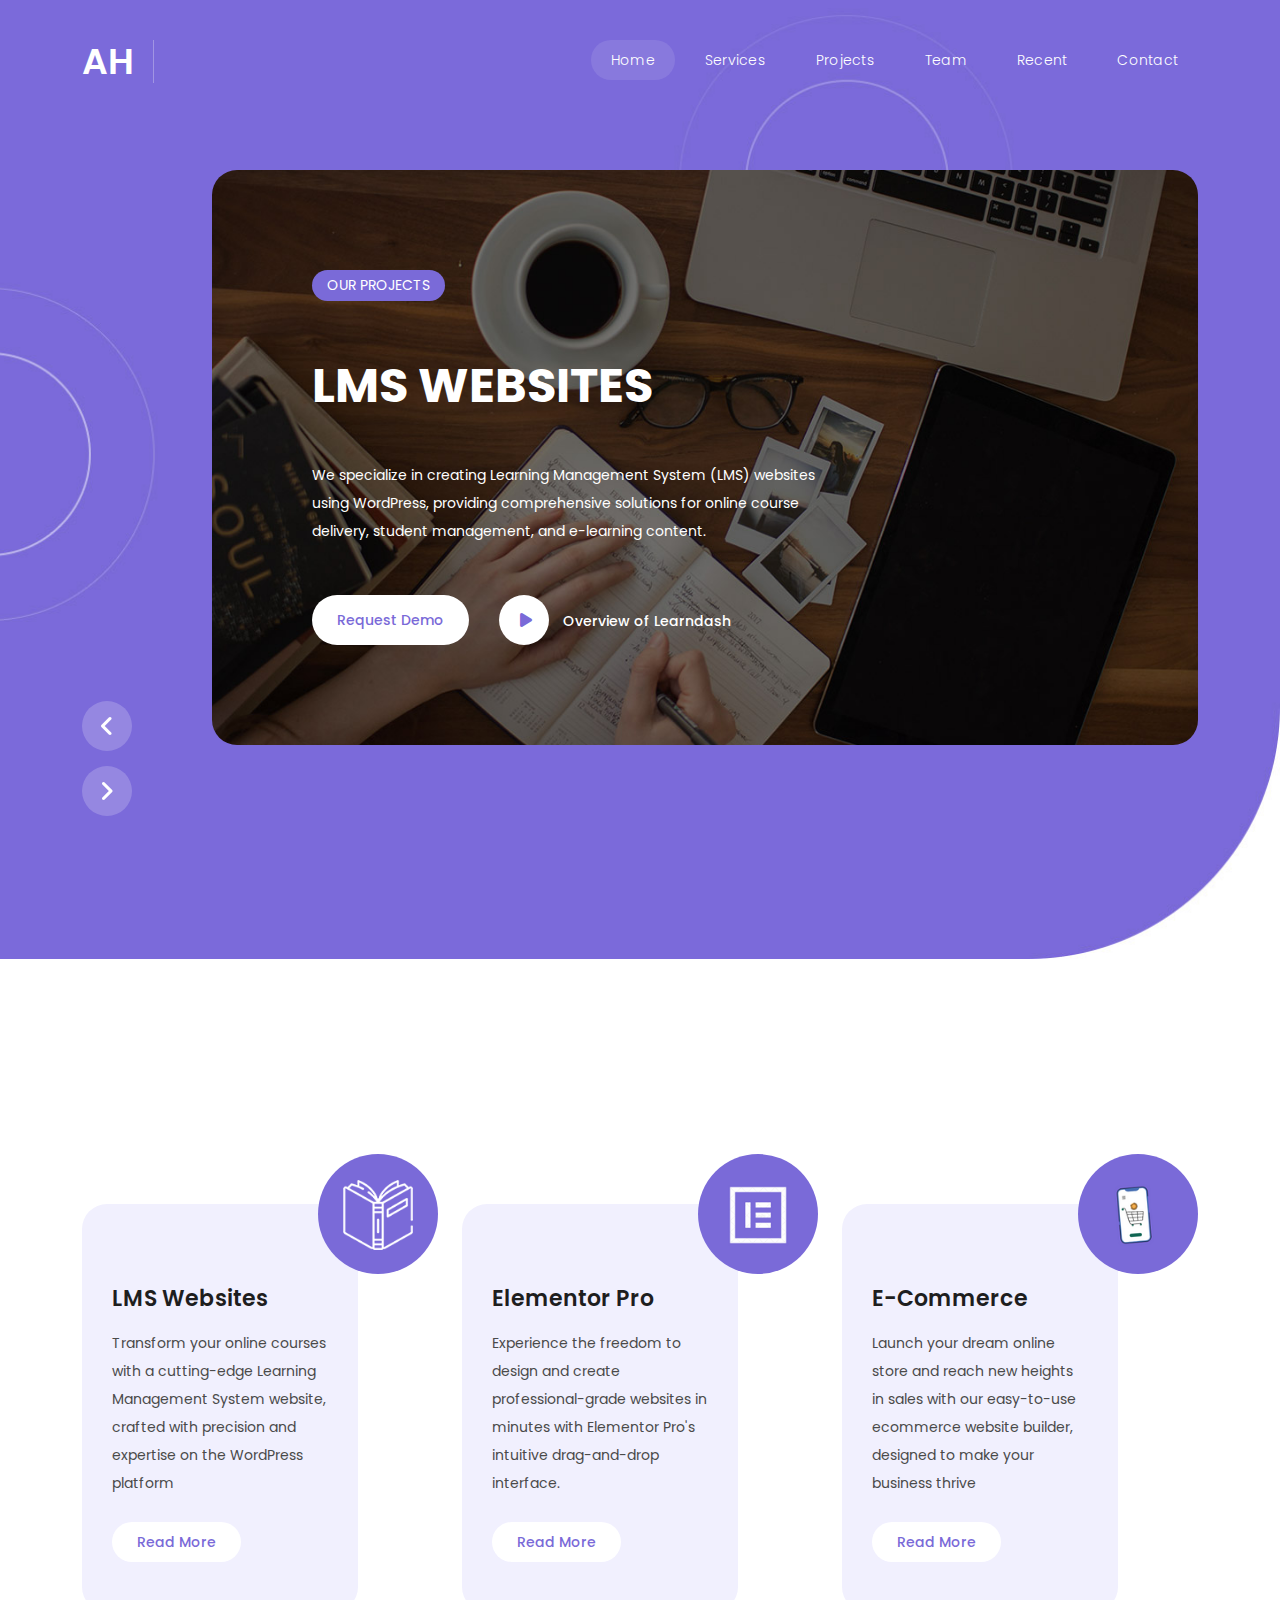
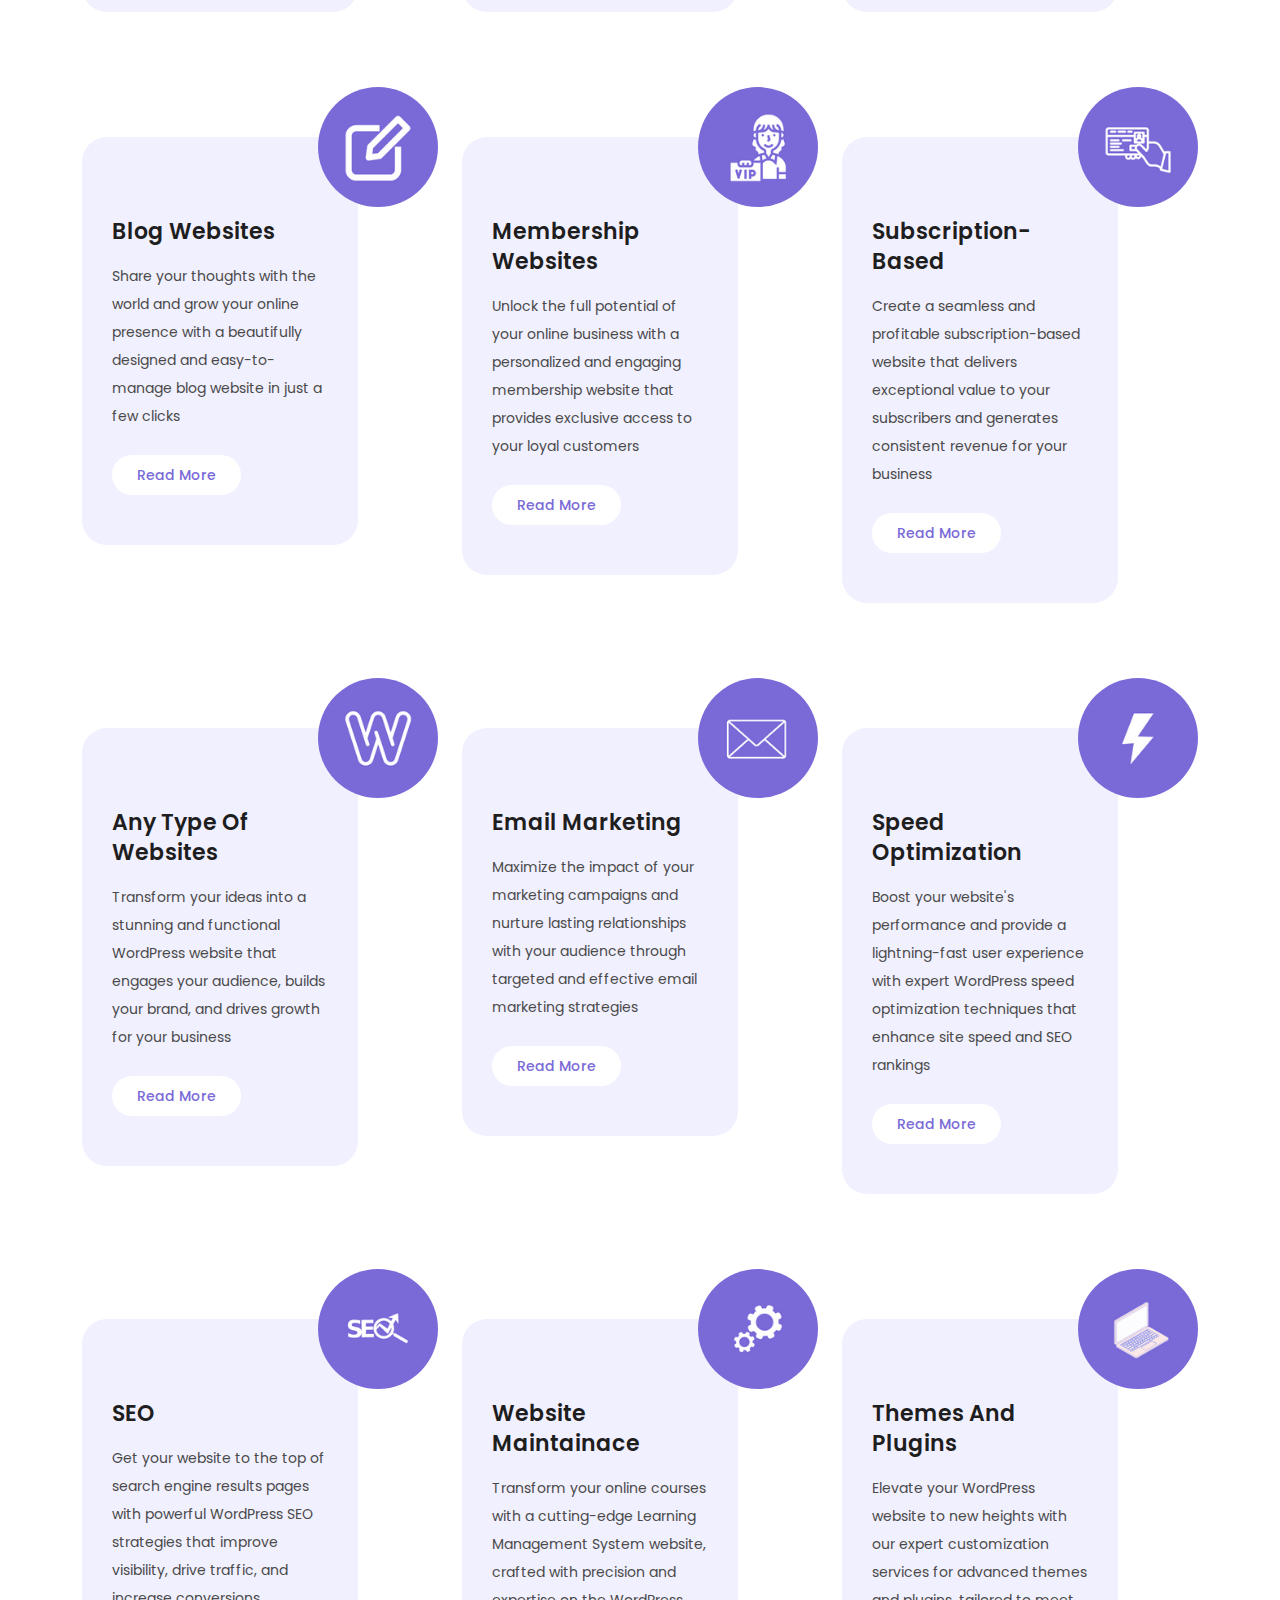
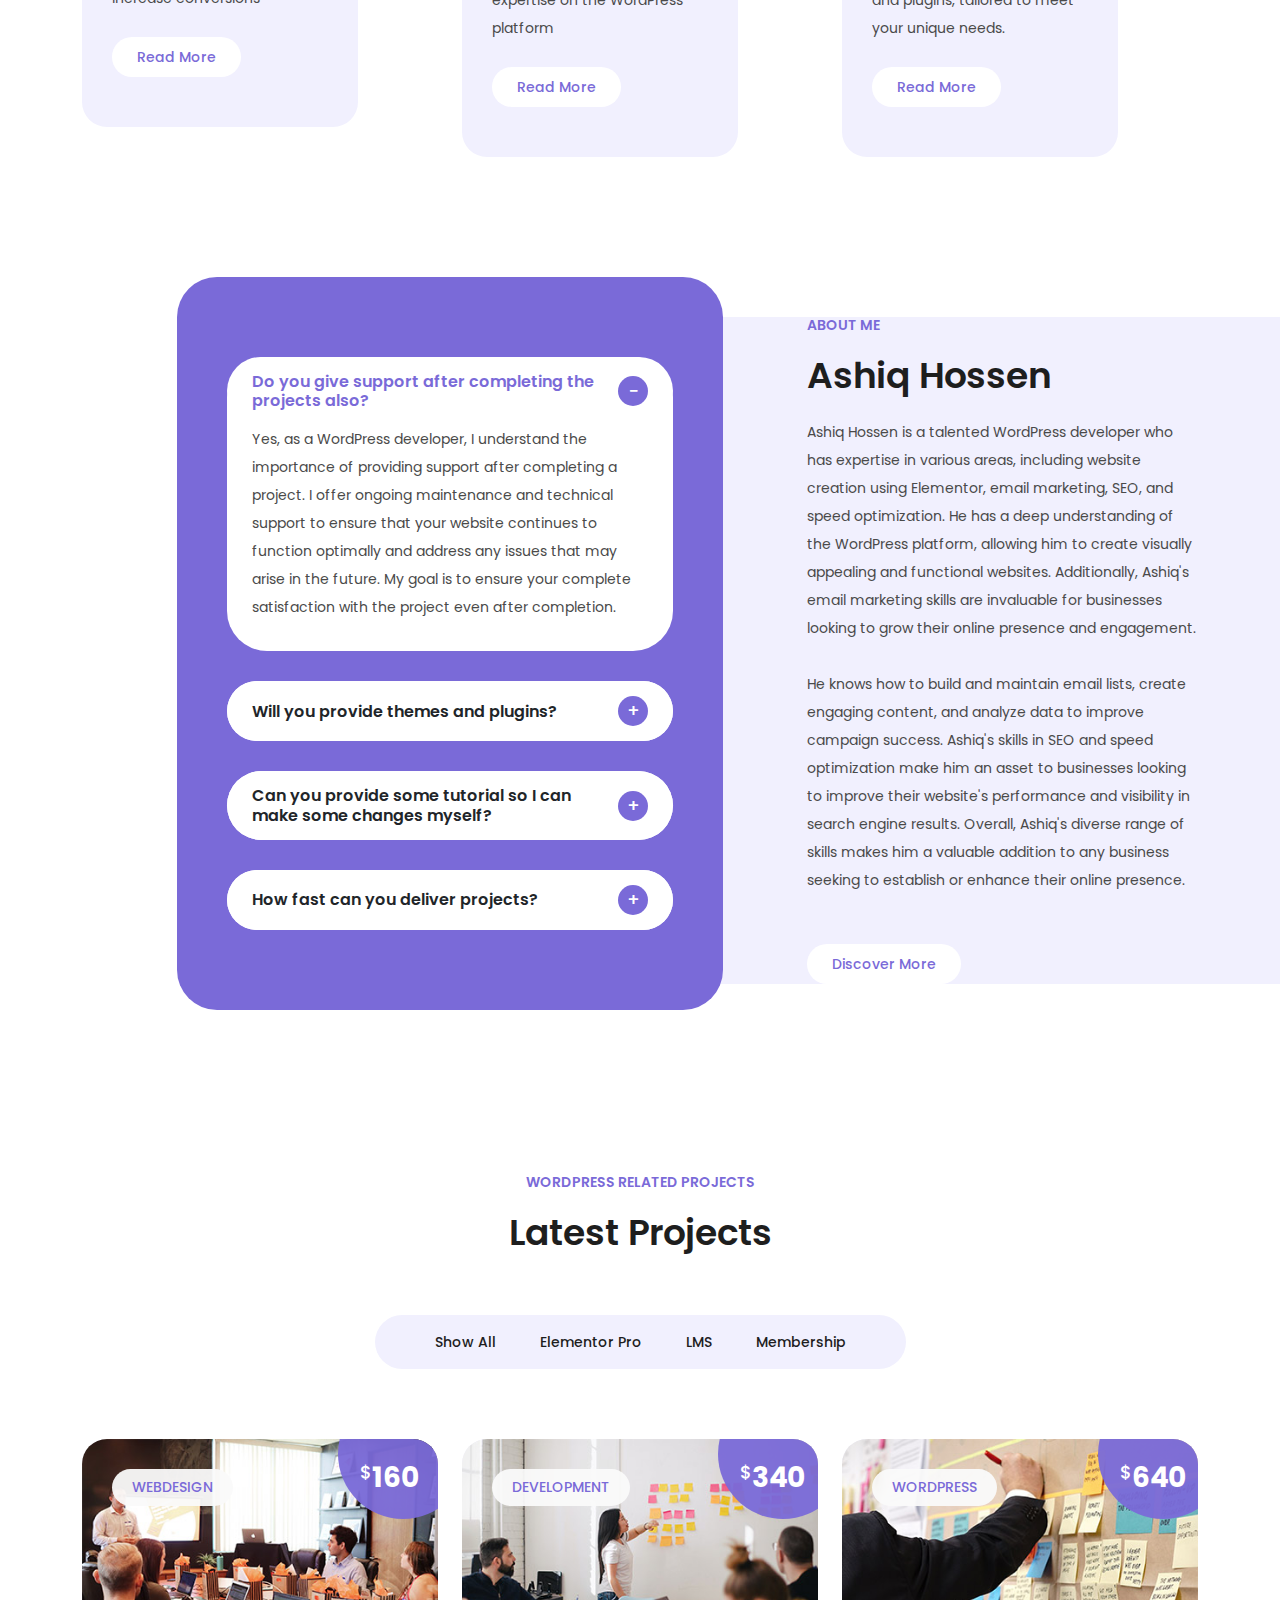
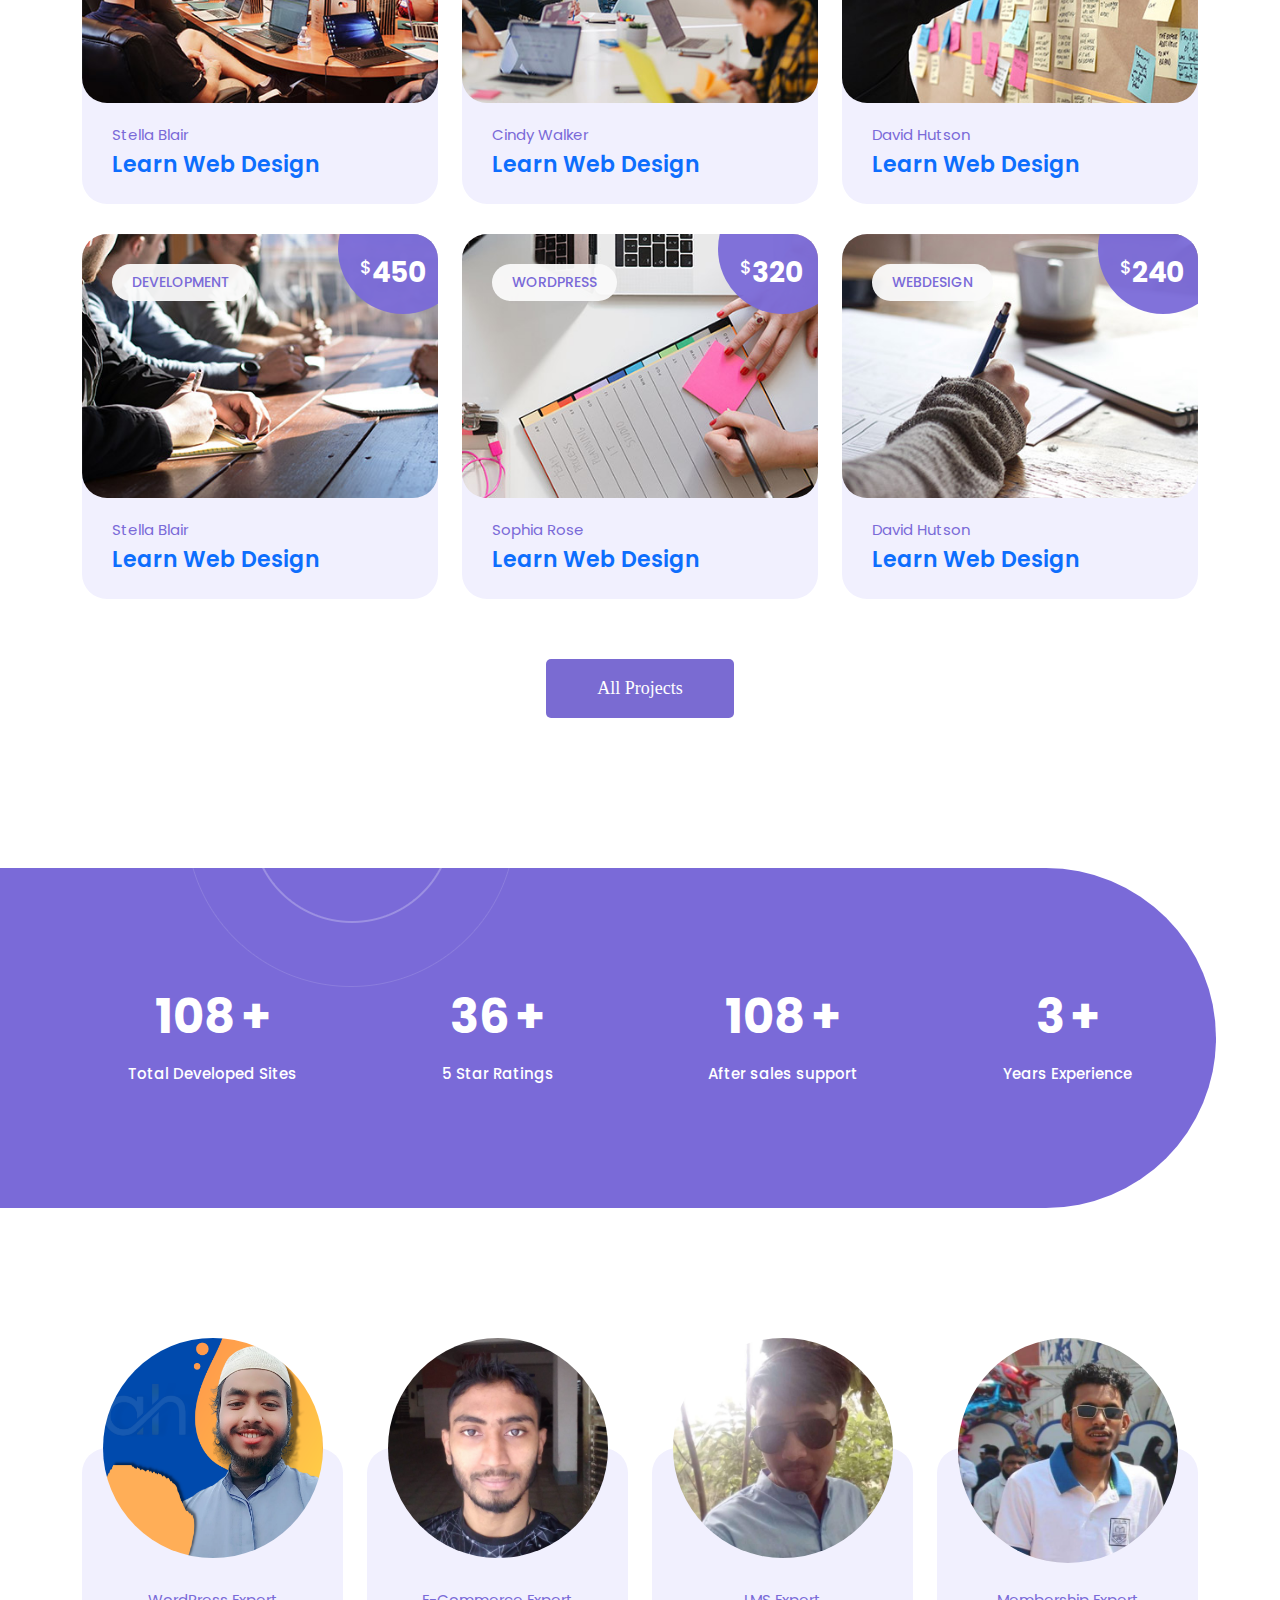
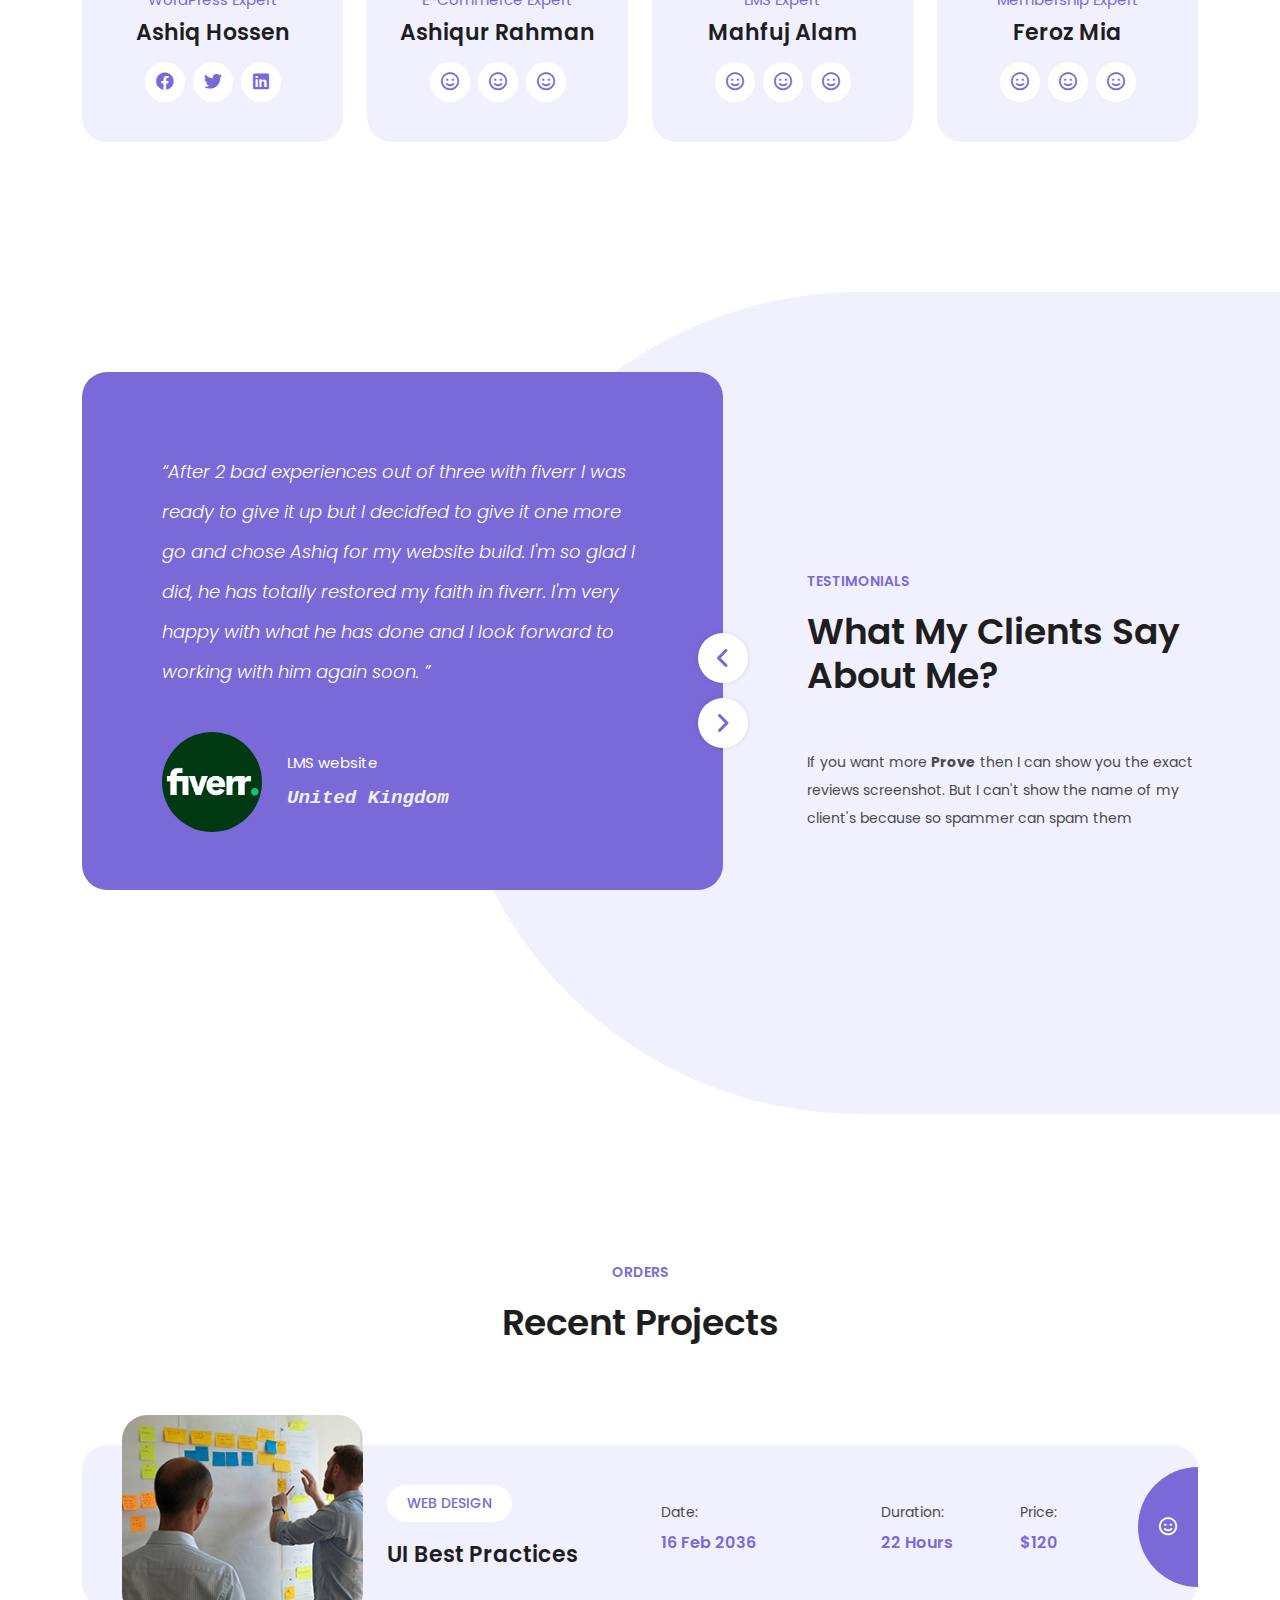
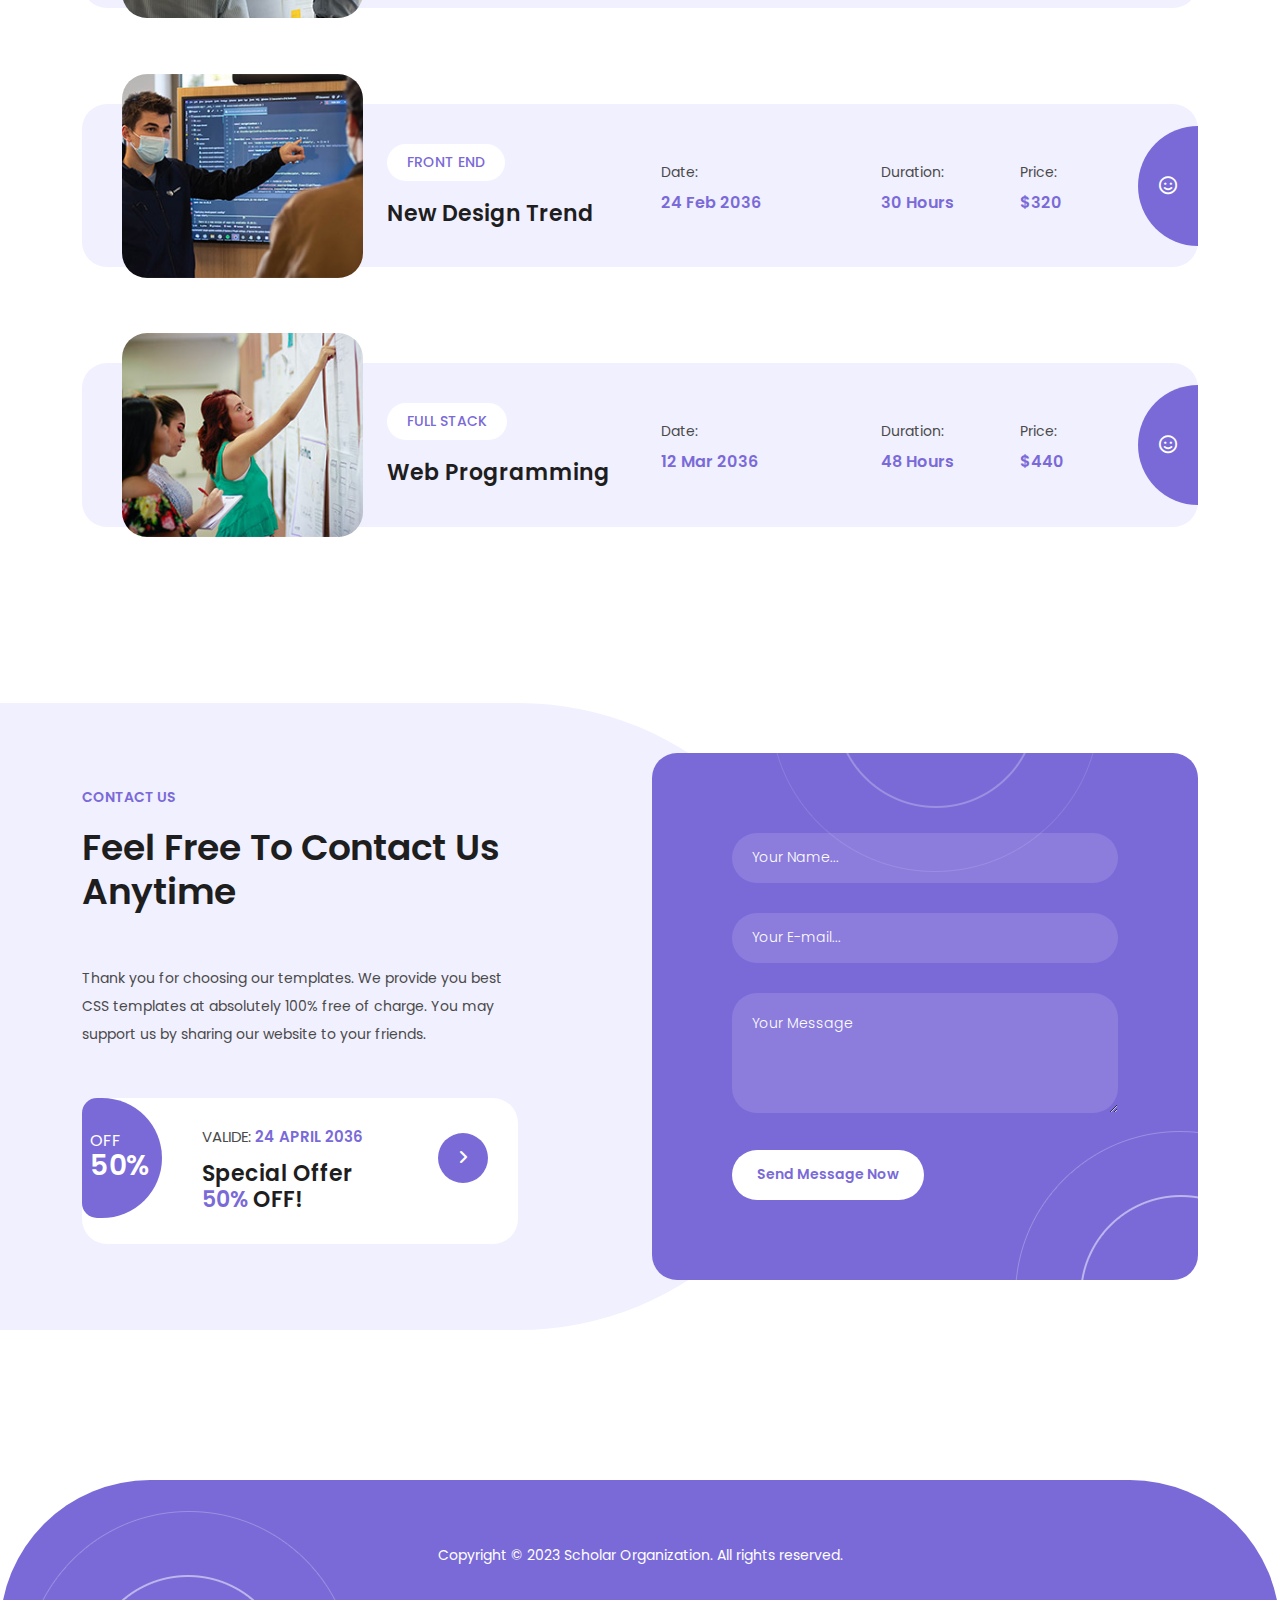
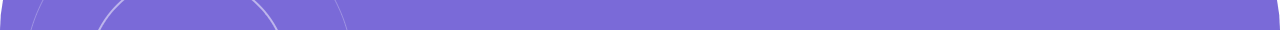
==== index.html @ bc283bbc "s" ====
<!DOCTYPE html>
<html lang="en">

  <head>

    <meta charset="utf-8">
    <meta name="viewport" content="width=device-width, initial-scale=1, shrink-to-fit=no">
    <link href="https://fonts.googleapis.com/css2?family=Poppins:wght@100;200;300;400;500;600;700;800;900&display=swap" rel="stylesheet">

    <title>Ashiq Hossen - Let's show creativity</title>

    <!-- Bootstrap core CSS -->
    <link href="vendor/bootstrap/css/bootstrap.min.css" rel="stylesheet">


    <!-- Additional CSS Files -->
    <link rel="stylesheet" href="assets/css/fontawesome.css">
    <link rel="stylesheet" href="assets/css/templatemo-scholar.css">
    <link rel="stylesheet" href="assets/css/owl.css">
    <link rel="stylesheet" href="assets/css/animate.css">
    <link rel="stylesheet"href="https://unpkg.com/swiper@7/swiper-bundle.min.css"/>



  </head>

<body>

  <!-- ***** Preloader Start ***** -->
  <div id="js-preloader" class="js-preloader">
    <div class="preloader-inner">
      <span class="dot"></span>
      <div class="dots">
        <span></span>
        <span></span>
        <span></span>
      </div>
    </div>
  </div>
  <!-- ***** Preloader End ***** -->

  <!-- ***** Header Area Start ***** -->
  <header class="header-area header-sticky">
    <div class="container">
        <div class="row">
            <div class="col-12">
                <nav class="main-nav">
                    <!-- ***** Logo Start ***** -->
                    <a href="index.html" class="logo">
                        <h1>AH</h1>
                    </a>
                    <!-- ***** Logo End ***** -->
                    <!-- ***** Serach Start ***** -->
                    <div class="search-input">
                      <form id="search" action="#">
                        <input type="text" placeholder="Type Something" id='searchText' name="searchKeyword" onkeypress="handle" />
                        <i class="fa fa-search"></i>
                      </form>
                    </div>
                    <!-- ***** Serach Start ***** -->
                    <!-- ***** Menu Start ***** -->
                    <ul class="nav">
                      <li class="scroll-to-section"><a href="#top" class="active">Home</a></li>
                      <li class="scroll-to-section"><a href="index.html#services">Services</a></li>
                      <li class="scroll-to-section"><a href="index.html#projects">Projects</a></li>
                      <li class="scroll-to-section"><a href="index.html#team">Team</a></li>
                      <li class="scroll-to-section"><a href="index.html#recent-orders">Recent</a></li>
                      <li class="scroll-to-section"><a href="index.html#contact">Contact</a></li>
                  </ul>   
                    <a class='menu-trigger'>
                        <span>Menu</span>
                    </a>
                    <!-- ***** Menu End ***** -->
                </nav>
            </div>
        </div>
    </div>
  </header>
  <!-- ***** Header Area End ***** -->

  <div class="main-banner" id="top">
    <div class="container">
      <div class="row">
        <div class="col-lg-12">
          <div class="owl-carousel owl-banner">
            <div class="item item-1">
              <div class="header-text">
                <span class="category">Our Projects</span>
                <h2>LMS WEBSITES</h2>
                <p>We specialize in creating Learning Management System (LMS) websites using WordPress, providing comprehensive solutions for online course delivery, student management, and e-learning content.</p>
                <div class="buttons">
                  <div class="main-button">
                    <a href="https://victim2victor.net/" target="_blank">Request Demo</a>
                  </div>
                  <div class="icon-button">
                    <a href="https://www.youtube.com/watch?v=YwjvA2vaoWA" target="_blank"><i class="fa fa-play"></i> Overview of Learndash</a>
                  </div>
                </div>
              </div>
            </div>
            <div class="item item-2">
              <div class="header-text">
                <span class="category">Membership Website</span>
                <h2>Membership Website!</h2>
                <p>We are experienced in designing and developing membership and subscription-based websites on WordPress, providing tailored solutions to manage user access, payments, and content delivery.</b></p>
                <div class="buttons">
                  <div class="main-button">
                    <a href="https://beatcentral.de/" target="_blank">Request Demo</a>
                  </div>
                  <div class="icon-button">
                    <a href="https://theashiq.blogspot.com/2023/03/whats-difference-between-membership.html" target="_blank"><i class="fa fa-play"></i> What's Membership?</a>
                  </div>
                </div>
              </div>
            </div>
            <div class="item item-3">
              <div class="header-text">
                <span class="category">WordPress Expert</span>
                <h2>Let's Do anything with WordPress</h2>
                <p>We have extensive knowledge and skills in creating high-quality and customized WordPress websites, including design, development, and optimization for various purposes and industries.</p>
                <div class="buttons">
                  <div class="main-button">
                    <a href="#">Request Demo</a>
                  </div>
                  <div class="icon-button">
                    <a href="#"><i class="fa fa-play"></i> What's Online Course?</a>
                  </div>
                </div>
              </div>
            </div>
          </div>
        </div>
      </div>
    </div>
  </div>

  <div class="services section" id="services">
    <div class="container">
      <div class="row">
        <div class="col-lg-4 col-md-6">
          <div class="service-item">
            <div class="icon">
              <img src="assets/images/service-01.png" alt="online degrees">
            </div>
            <div class="main-content">
              <h4>LMS websites</h4>
              <p>Transform your online courses with a cutting-edge Learning Management System website, crafted with precision and expertise on the WordPress platform</p>
              <div class="main-button">
                <a href="#">Read More</a>
              </div>
            </div>
          </div>
        </div>
        <div class="col-lg-4 col-md-6">
          <div class="service-item">
            <div class="icon">
              <img src="assets/images/10.png" alt="online degrees">
            </div>
            <div class="main-content">
              <h4>Elementor Pro</h4>
              <p>Experience the freedom to design and create professional-grade websites in minutes with Elementor Pro's intuitive drag-and-drop interface.</p>
              <div class="main-button">
                <a href="#">Read More</a>
              </div>
            </div>
          </div>
        </div>
        <div class="col-lg-4 col-md-6">
          <div class="service-item">
            <div class="icon">
              <img src="assets/images/11.png" alt="online degrees">
            </div>
            <div class="main-content">
              <h4>e-Commerce</h4>
              <p>Launch your dream online store and reach new heights in sales with our easy-to-use ecommerce website builder, designed to make your business thrive</p>
              <div class="main-button">
                <a href="#">Read More</a>
              </div>
            </div>
          </div>
        </div>
        <div class="col-lg-4 col-md-6">
          <div class="service-item">
            <div class="icon">
              <img src="assets/images/1.png" alt="online degrees">
            </div>
            <div class="main-content">
              <h4>Blog websites</h4>
              <p>Share your thoughts with the world and grow your online presence with a beautifully designed and easy-to-manage blog website in just a few clicks</p>
              <div class="main-button">
                <a href="#">Read More</a>
              </div>
            </div>
          </div>
        </div>
        <div class="col-lg-4 col-md-6">
          <div class="service-item">
            <div class="icon">
              <img src="assets/images/2.png" alt="online degrees">
            </div>
            <div class="main-content">
              <h4>Membership websites</h4>
              <p>Unlock the full potential of your online business with a personalized and engaging membership website that provides exclusive access to your loyal customers</p>
              <div class="main-button">
                <a href="#">Read More</a>
              </div>
            </div>
          </div>
        </div>
        <div class="col-lg-4 col-md-6">
          <div class="service-item">
            <div class="icon">
              <img src="assets/images/3.png" alt="online degrees">
            </div>
            <div class="main-content">
              <h4>subscription-based</h4>
              <p>Create a seamless and profitable subscription-based website that delivers exceptional value to your subscribers and generates consistent revenue for your business</p>
              <div class="main-button">
                <a href="#">Read More</a>
              </div>
            </div>
          </div>
        </div>
        <div class="col-lg-4 col-md-6">
          <div class="service-item">
            <div class="icon">
              <img src="assets/images/4.png" alt="online degrees">
            </div>
            <div class="main-content">
              <h4>Any type of websites</h4>
              <p>Transform your ideas into a stunning and functional WordPress website that engages your audience, builds your brand, and drives growth for your business</p>
              <div class="main-button">
                <a href="#">Read More</a>
              </div>
            </div>
          </div>
        </div>
        <div class="col-lg-4 col-md-6">
          <div class="service-item">
            <div class="icon">
              <img src="assets/images/5.png" alt="online degrees">
            </div>
            <div class="main-content">
              <h4>Email Marketing</h4>
              <p>Maximize the impact of your marketing campaigns and nurture lasting relationships with your audience through targeted and effective email marketing strategies</p>
              <div class="main-button">
                <a href="#">Read More</a>
              </div>
            </div>
          </div>
        </div>
        <div class="col-lg-4 col-md-6">
          <div class="service-item">
            <div class="icon">
              <img src="assets/images/6.png" alt="online degrees">
            </div>
            <div class="main-content">
              <h4>Speed optimization</h4>
              <p>Boost your website's performance and provide a lightning-fast user experience with expert WordPress speed optimization techniques that enhance site speed and SEO rankings</p>
              <div class="main-button">
                <a href="#">Read More</a>
              </div>
            </div>
          </div>
        </div>
        <div class="col-lg-4 col-md-6">
          <div class="service-item">
            <div class="icon">
              <img src="assets/images/7.png" alt="online degrees">
            </div>
            <div class="main-content">
              <h4>SEO</h4>
              <p>Get your website to the top of search engine results pages with powerful WordPress SEO strategies that improve visibility, drive traffic, and increase conversions</p>
              <div class="main-button">
                <a href="#">Read More</a>
              </div>
            </div>
          </div>
        </div>
        <div class="col-lg-4 col-md-6">
          <div class="service-item">
            <div class="icon">
              <img src="assets/images/8.png" alt="online degrees">
            </div>
            <div class="main-content">
              <h4>Website Maintainace</h4>
              <p>Transform your online courses with a cutting-edge Learning Management System website, crafted with precision and expertise on the WordPress platform</p>
              <div class="main-button">
                <a href="#">Read More</a>
              </div>
            </div>
          </div>
        </div>

        <div class="col-lg-4 col-md-6">
          <div class="service-item">
            <div class="icon">
              <img src="assets/images/9.png" alt="online degrees">
            </div>
            <div class="main-content">
              <h4>Themes and Plugins</h4>
              <p>Elevate your WordPress website to new heights with our expert customization services for advanced themes and plugins, tailored to meet your unique needs.</p>
              <div class="main-button">
                <a href="#">Read More</a>
              </div>
            </div>
          </div>
        </div>
               

      </div>
    </div>
  </div>

  <div class="section about-us">
    <div class="container">
      <div class="row">
        <div class="col-lg-6 offset-lg-1">
          <div class="accordion" id="accordionExample">
            <div class="accordion-item">
              <h2 class="accordion-header" id="headingOne">
                <button class="accordion-button" type="button" data-bs-toggle="collapse" data-bs-target="#collapseOne" aria-expanded="true" aria-controls="collapseOne">
                 Do you give support after completing the projects also?
                </button>
              </h2>
              <div id="collapseOne" class="accordion-collapse collapse show" aria-labelledby="headingOne" data-bs-parent="#accordionExample">
                <div class="accordion-body">Yes, as a WordPress developer, I understand the importance of providing support after completing a project. I offer ongoing maintenance and technical support to ensure that your website continues to function optimally and address any issues that may arise in the future. My goal is to ensure your complete satisfaction with the project even after completion.
                </div>
              </div>
            </div>
            <div class="accordion-item">
              <h2 class="accordion-header" id="headingTwo">
                <button class="accordion-button collapsed" type="button" data-bs-toggle="collapse" data-bs-target="#collapseTwo" aria-expanded="false" aria-controls="collapseTwo">
                  Will you provide themes and plugins?
                </button>
              </h2>
              <div id="collapseTwo" class="accordion-collapse collapse" aria-labelledby="headingTwo" data-bs-parent="#accordionExample">
                <div class="accordion-body">
                  When you don't have themes and plugins, you'll need it At that time, I will provide the safe GPL version. GPL version means inactive license version. As you know we provide themes and plugins to many clients' websites. If we activate the license on multiple websites then I will be charged so much for each website and every year which is very expensive for me. So we disable the license. You won't only be able to get support from theme and plugin authors. But I'm here to help you. don't worry
                </div>
              </div>
            </div>
            <div class="accordion-item">
              <h2 class="accordion-header" id="headingThree">
                <button class="accordion-button collapsed" type="button" data-bs-toggle="collapse" data-bs-target="#collapseThree" aria-expanded="false" aria-controls="collapseThree">
                  Can you provide some tutorial so I can make some changes myself?
                </button>
              </h2>
              <div id="collapseThree" class="accordion-collapse collapse" aria-labelledby="headingThree" data-bs-parent="#accordionExample">
                <div class="accordion-body">
                 Yes. after completing the project which part is very hard, I'll take care of it. but If you need the tutorials then I'll provide the tutorial based on your website.
                </div>
              </div>
            </div>
            <div class="accordion-item">
              <h2 class="accordion-header" id="headingFour">
                <button class="accordion-button collapsed" type="button" data-bs-toggle="collapse" data-bs-target="#collapseFour" aria-expanded="false" aria-controls="collapseFour">
                  How fast can you deliver projects?          </button>
              </h2>
              <div id="collapseFour" class="accordion-collapse collapse" aria-labelledby="headingFour" data-bs-parent="#accordionExample">
                <div class="accordion-body">
                  As a WordPress designer, I understand the importance of timely delivery for any project. The delivery time for each project may vary depending on its complexity and requirements. However, I always strive to deliver projects within the agreed-upon timeframe while ensuring the quality and functionality of the website. My focus is on delivering a website that meets your expectations, and I will work closely with you to ensure that your project is completed as quickly and efficiently as possible.




                </div>
              </div>
            </div>
          </div>
        </div>
        <div class="col-lg-5 align-self-center">
          <div class="section-heading">
            <h6>About me</h6>
            <h2>Ashiq Hossen</h2>
            <p>Ashiq Hossen is a talented WordPress developer who has expertise in various areas, including website creation using Elementor, email marketing, SEO, and speed optimization. He has a deep understanding of the WordPress platform, allowing him to create visually appealing and functional websites. Additionally, Ashiq's email marketing skills are invaluable for businesses looking to grow their online presence and engagement.<br/><br/> He knows how to build and maintain email lists, create engaging content, and analyze data to improve campaign success. Ashiq's skills in SEO and speed optimization make him an asset to businesses looking to improve their website's performance and visibility in search engine results. Overall, Ashiq's diverse range of skills makes him a valuable addition to any business seeking to establish or enhance their online presence.</p>
            <div class="main-button">
              <a href="#">Discover More</a>
            </div>
          </div>
        </div>
      </div>
    </div>
  </div>

  

  <section class="section courses" id="projects" >
    <div class="container">
      <div class="row">
        <div class="col-lg-12 text-center">
          <div class="section-heading">
            <h6>WordPress Related  Projects</h6>
            <h2>Latest Projects</h2>
          </div>
        </div>
      </div>
      <ul class="event_filter">
        <li>
          <a class="is_active" href="#!" data-filter="*">Show All</a>
        </li>
        <li>
          <a href="#!" data-filter=".elementor">Elementor Pro</a>
        </li>
        <li>
          <a href="#!" data-filter=".lms">LMS</a>
        </li>
        <li>
          <a href="#!" data-filter=".membership">Membership</a>
        </li>
      </ul>
      <div class="row event_box">
        <div class="col-lg-4 col-md-6 align-self-center mb-30 event_outer col-md-6 elementor">
          <div class="events_item">
            <div class="thumb">
              <a href="#"><img src="assets/images/course-01.jpg" alt=""></a>
              <span class="category">Webdesign</span>
              <span class="price"><h6><em>$</em>160</h6></span>
            </div>
            <div class="down-content">
              <span class="author">Stella Blair</span>
              <h4> <a href="https://victim2victor.net/" class="work-preview" target="_blank">Learn Web Design</a> </h4>
              
            </div>
          </div>
        </div>
        <div class="col-lg-4 col-md-6 align-self-center mb-30 event_outer col-md-6  lms">
          <div class="events_item">
            <div class="thumb">
              <a href="#"><img src="assets/images/course-02.jpg" alt=""></a>
              <span class="category">Development</span>
              <span class="price"><h6><em>$</em>340</h6></span>
            </div>
            <div class="down-content">
              <span class="author">Cindy Walker</span>
              <h4> <a href="https://victim2victor.net/" class="work-preview" target="_blank">Learn Web Design</a> </h4>

            </div>
          </div>
        </div>
        <div class="col-lg-4 col-md-6 align-self-center mb-30 event_outer col-md-6 elementor LMS">
          <div class="events_item">
            <div class="thumb">
              <a href="#"><img src="assets/images/course-03.jpg" alt=""></a>
              <span class="category">Wordpress</span>
              <span class="price"><h6><em>$</em>640</h6></span>
            </div>
            <div class="down-content">
              <span class="author">David Hutson</span>
              <h4> <a href="https://victim2victor.net/" class="work-preview" target="_blank">Learn Web Design</a> </h4>

            </div>
          </div>
        </div>
        <div class="col-lg-4 col-md-6 align-self-center mb-30 event_outer col-md-6 development">
          <div class="events_item">
            <div class="thumb">
              <a href="#"><img src="assets/images/course-04.jpg" alt=""></a>
              <span class="category">Development</span>
              <span class="price"><h6><em>$</em>450</h6></span>
            </div>
            <div class="down-content">
              <span class="author">Stella Blair</span>
              <h4> <a href="https://victim2victor.net/" class="work-preview" target="_blank">Learn Web Design</a> </h4>

            </div>
          </div>
        </div>
        <div class="col-lg-4 col-md-6 align-self-center mb-30 event_outer col-md-6 membership development">
          <div class="events_item">
            <div class="thumb">
              <a href="#"><img src="assets/images/course-05.jpg" alt=""></a>
              <span class="category">Wordpress</span>
              <span class="price"><h6><em>$</em>320</h6></span>
            </div>
            <div class="down-content">
              <span class="author">Sophia Rose</span>
              <h4> <a href="https://victim2victor.net/" class="work-preview" target="_blank">Learn Web Design</a> </h4>

            </div>
          </div>
        </div>
        <div class="col-lg-4 col-md-6 align-self-center mb-30 event_outer col-md-6 membership design">
          <div class="events_item">
            <div class="thumb">
              <a href="#"><img src="assets/images/course-06.jpg" alt=""></a>
              <span class="category">Webdesign</span>
              <span class="price"><h6><em>$</em>240</h6></span>
            </div>
            <div class="down-content">
              <span class="author">David Hutson</span>
              <h4> <a href="https://victim2victor.net/" class="work-preview" target="_blank">Learn Web Design</a> </h4>

            </div>
          </div>
        </div>
      </div>
    </div>
  </section>

 

  <section style="text-align:center;">
    <a href="/all-projects.html" class="all-projects-preview">All Projects</a>
  </section>
  

  <div class="section fun-facts">
    <div class="container">
      <div class="row">
        <div class="col-lg-12">
          <div class="wrapper">
            <div class="row">
              <div class="col-lg-3 col-md-6">
                <div class="counter">
                  <h2 class="timer count-title count-number" data-to="120" data-speed="1000"></h2>
                   <p class="count-text ">Total Developed Sites</p>
                </div>
              </div>
              <div class="col-lg-3 col-md-6">
                <div class="counter">
                  <h2 class="timer count-title count-number" data-to="40" data-speed="1000"></h2>
                  <p class="count-text ">5 Star Ratings</p>
                </div>
              </div>
              <div class="col-lg-3 col-md-6">
                <div class="counter">
                  <h2 class="timer count-title count-number" data-to="120" data-speed="1000"></h2>
                  <p class="count-text ">After sales support</p>
                </div>
              </div>
              <div class="col-lg-3 col-md-6">
                <div class="counter end">
                  <h2 class="timer count-title count-number" data-to="3.5" data-speed="1000"></h2>
                  <p class="count-text ">Years Experience</p>
                </div>
              </div>
            </div>
          </div>
        </div>
      </div>
    </div>
  </div>

  <div class="team section" id="team">
    <div class="container">
      <div class="row">
        <div class="col-lg-3 col-md-6">
          <div class="team-member">
            <div class="main-content">
              <img src="assets/images/member-01.jpg" alt="">
              <span class="category">WordPress Expert</span>
              <h4>Ashiq Hossen</h4>
              <ul class="social-icons">
                <li><a href="https://www.facebook.com/ashiqhossenbd/" target="_blank"><i class="fab fa-facebook"></i></a></li>
                <li><a href="https://twitter.com/ashiqhossenbd" target="_blank"><i class="fab fa-twitter"></i></a></li>
                <li><a href="https://www.linkedin.com/in/ashiqhossenbd/" target="_blank"><i class="fab fa-linkedin"></i></a></li>
              </ul>
            </div>
          </div>
        </div>
        <div class="col-lg-3 col-md-6">
          <div class="team-member">
            <div class="main-content">
              <img src="assets/images/member-02.jpg" alt="">
              <span class="category">E-Commerce Expert</span>
              <h4>Ashiqur Rahman</h4>
              <ul class="social-icons">
                <li><a href="index.html#team"><i class="fa-regular fa-face-smile"></i></a></li>
                <li><a href="index.html#team"><i class="fa-regular fa-face-smile"></i></a></li>
                <li><a href="index.html#team"><i class="fa-regular fa-face-smile"></i></a></li>
              </ul>
            </div>
          </div>
        </div>
        <div class="col-lg-3 col-md-6">
          <div class="team-member">
            <div class="main-content">
              <img src="assets/images/member-03.jpg" alt="">
              <span class="category">LMS Expert</span>
              <h4>Mahfuj Alam</h4>
              <ul class="social-icons">
                <li><a href="index.html#team"><i class="fa-regular fa-face-smile"></i></a></li>
                <li><a href="index.html#team"><i class="fa-regular fa-face-smile"></i></a></li>
                <li><a href="index.html#team"><i class="fa-regular fa-face-smile"></i></a></li>
              </ul>
            </div>
          </div>
        </div>
        <div class="col-lg-3 col-md-6">
          <div class="team-member">
            <div class="main-content">
              <img src="assets/images/member-04.jpg" alt="">
              <span class="category">Membership Expert</span>
              <h4>Feroz Mia</h4>
              <ul class="social-icons">
                <li><a href="index.html#team"><i class="fa-regular fa-face-smile"></i></a></li>
                <li><a href="index.html#team"><i class="fa-regular fa-face-smile"></i></a></li>
                <li><a href="index.html#team"><i class="fa-regular fa-face-smile"></i></a></li>
              </ul>
            </div>
          </div>
        </div>
      </div>
    </div>
  </div> 

  <div class="section testimonials">
    <div class="container">
      <div class="row">
        <div class="col-lg-7">
          <div class="owl-carousel owl-testimonials">
            <div class="item">
              <p>“After 2 bad experiences out of three with fiverr I was ready to give it up but I decidfed to give it one more go and chose Ashiq for my website build. I'm so glad I did, he has totally restored my faith in fiverr. I'm very happy with what he has done and I look forward to working with him again soon.
                ”</p>
              <div class="author">
                <img src="assets/images/Fiverr.jpg" alt="">
                <span class="category">LMS website</span>
                <h4> <i><code style="color:#eee">United Kingdom
                </code></i> </h4>
              </div>
            </div>
            <div class="item">
              <p>“Ashiq is amazing! He helped me add a unique element to my articles page. He brought his expertise to the situation after another seller suggested I buy a new domain. Ashiq was able to clean my backend and deliver the project without me spending additional funds. He is a professional and a great website consultant. I am continuing to work with him on other website elements. He is great. Definitely use him for all of your website needs.”</p>
              <div class="author">
                <img src="assets/images/fiverr.jpg" alt="">
                <span class="category">Redesign and LMS</span>
                <h4> <i><code style="color:#eee">United States
                </code></i> </h4>
              </div>
            </div>
            <div class="item">
              <p>“Will be ordering again and working with him on many other projects now. Dev-world delivered exactly what I needed quickly and without hassle. He also sent me short videos to show me how to do certain things so I can do basic maintenance on the courses myself.

                ”</p>
              <div class="author">
                <img src="assets/images/fiverr.jpg" alt="">
                <span class="category">LMS & WooCommerce</span>
                <h4> <i><code style="color:#eee">United Kingdom
                </code></i> </h4>
              </div>
            </div>
            


            <div class="item">
              <p>“Excellent experience from a true professional who uploaded 3 courses and integrated my active campaign & payment gateway. He is always happy to help and has offered aftersales support so I would highly recommend, this seller has gone above & beyond :)


                ”</p>
              <div class="author">
                <img src="assets/images/fiverr.jpg" alt="">
                <span class="category">LMS & Template Design</span>
                <h4> <i><code style="color:#eee">United Kingdom
                </code></i> </h4>
              </div>
            </div>


            


            <div class="item">
              <p>“THe website turned out great! We ran into a major issue, but we quickly found a solution. He even added some advanced features so everything would work even better!


                ”</p>
              <div class="author">
                <img src="assets/images/fiverr.jpg" alt="">
                <span class="category">Membership & Podcasts</span>
                <h4> <i><code style="color:#eee">Germany
                </code></i> </h4>
              </div>
            </div>


            


            <div class="item">
              <p>“Ashiq is amazing! I highly recommend him to everyone! He works very hard to get you what you are looking for and he is very talented! If you need web design Dev World Pro is your man! Thank you a lot for your great work!



                ”</p>
              <div class="author">
                <img src="assets/images/fiverr.jpg" alt="">
                <span class="category">Membership & LMS</span>
                <h4> <i><code style="color:#eee">United States

                </code></i> </h4>
              </div>
            </div>




            <div class="item">
              <p>“My experience was quite pleasant. The Seller listened to my company specifications and details. I'm satisfied with the work because he also stated if I needed any additional help he would help me. Thanks for everything!



                ”</p>
              <div class="author">
                <img src="assets/images/fiverr.jpg" alt="">
                <span class="category">LMS & Booking Features</span>
                <h4> <i><code style="color:#eee">Albania
                </code></i> </h4>
              </div>
            </div>




            <div class="item">
              <p>“Ashiq is wonderful. This is still apart of the ongoing project we are working on together. We divide the work into weekly deliverables. Great work! I always know I will have a quality product when I work with Ashiq. Try for yourself!



                ”</p>
              <div class="author">
                <img src="assets/images/fiverr.jpg" alt="">
                <span class="category">Payment method & Tag manager</span>
                <h4> <i><code style="color:#eee">United States

                </code></i> </h4>
              </div>
            </div>




            <div class="item">
              <p>“He did a professional job, great communication and help even with the smallest detail. Everything done as agreed! I recommend this cooperation to everyone!



                ”</p>
              <div class="author">
                <img src="assets/images/fiverr.jpg" alt="">
                <span class="category">Marketing Website</span>
                <h4> <i><code style="color:#eee">Poland
                </code></i> </h4>
              </div>
            </div>




            <div class="item">
              <p>“Hi did all the changes I requested. He responded quickly



                ”</p>
              <div class="author">
                <img src="assets/images/fiverr.jpg" alt="">
                <span class="category">LMS & Template Design</span>
                <h4> <i><code style="color:#eee">Argentina
                </code></i> </h4>
              </div>
            </div>




            <div class="item">
              <p>“Always happy to help & go above & beyond…highly recommend this awesome seller for your worpress needs



                ”</p>
              <div class="author">
                <img src="assets/images/fiverr.jpg" alt="">
                <span class="category">Courses Uploading</span>
                <h4> <i><code style="color:#eee">United Kingdom
                </code></i> </h4>
              </div>
            </div>




            <div class="item">
              <p>“2 projects with ash. Reliable guy. Thanks very much



                ”</p>
              <div class="author">
                <img src="assets/images/fiverr.jpg" alt="">
                <span class="category">LMS Website</span>
                <h4> <i><code style="color:#eee">Singapore
                </code></i> </h4>
              </div>
            </div>




            <div class="item">
              <p>“Direct, fast and pro services.



                ”</p>
              <div class="author">
                <img src="assets/images/fiverr.jpg" alt="">
                <span class="category">Artist Portfolio Design</span>
                <h4> <i><code style="color:#eee">Singapore
                </code></i> </h4>
              </div>
            </div>




            <div class="item">
              <p>“it was a great experience, the final results was impressive 👏 👌



                ”</p>
              <div class="author">
                <img src="assets/images/fiverr.jpg" alt="">
                <span class="category">LMS full website</span>
                <h4> <i><code style="color:#eee">Saudi Arabia

                </code></i> </h4>
              </div>
            </div>




            <div class="item">
              <p>“someone who is able to work and help deliver on time irecommend working with him



                ”</p>
              <div class="author">
                <img src="assets/images/fiverr.jpg" alt="">
                <span class="category">Marketing Agency Website</span>
                <h4> <i><code style="color:#eee">United Arab Emirates

                </code></i> </h4>
              </div>
            </div>




            <div class="item">
              <p>“Took direction well




                ”</p>
              <div class="author">
                <img src="assets/images/fiverr.jpg" alt="">
                <span class="category">Woocommerce project</span>
                <h4> <i><code style="color:#eee">United Arab Emirates

                </code></i> </h4>
              </div>
            </div>




            <div class="item">
              <p>“Thanks for the work! Very quick and exactly what I need.



                ”</p>
              <div class="author">
                <img src="assets/images/fiverr.jpg" alt="">
                <span class="category">Membership</span>
                <h4> <i><code style="color:#eee">United States

                </code></i> </h4>
              </div>
            </div>




            <div class="item">
              <p>“Very professional and honest




                ”</p>
              <div class="author">
                <img src="assets/images/fiverr.jpg" alt="">
                <span class="category">Website Creation</span>
                <h4> <i><code style="color:#eee">Pakistan
                </code></i> </h4>
              </div>
            </div>




            <div class="item">
              <p>“Excellent as expected will recommend




                ”</p>
              <div class="author">
                <img src="assets/images/fiverr.jpg" alt="">
                <span class="category">Website Creation (same client)</span>
                <h4> <i><code style="color:#eee">Pakistan
                </code></i> </h4>
              </div>
            </div>




            <div class="item">
              <p>“Amazing per usual!




                ”</p>
              <div class="author">
                <img src="assets/images/fiverr.jpg" alt="">
                <span class="category">Website many tasks</span>
                <h4> <i><code style="color:#eee">United States

                </code></i> </h4>
              </div>
            </div>


            


            <div class="item">
              <p>“Great work and very timely.






                ”</p>
              <div class="author">
                <img src="assets/images/fiverr.jpg" alt="">
                <span class="category">Redesign </span>
                <h4> <i><code style="color:#eee">United States

                </code></i> </h4>
              </div>
            </div>





            <div class="item">
              <p>“Best developer ever





                ”</p>
              <div class="author">
                <img src="assets/images/fiverr.jpg" alt="">
                <span class="category">Custom Checkout Page Design</span>
                <h4> <i><code style="color:#eee">Morocco

                </code></i> </h4>
              </div>
            </div>






            <div class="item">
              <p>“Great work and fast service, helps with everything!







                ”</p>
              <div class="author">
                <img src="assets/images/fiverr.jpg" alt="">
                <span class="category">Email Automations</span>
                <h4> <i><code style="color:#eee">Poland

                </code></i> </h4>
              </div>
            </div>



            




            <div class="item">
              <p>“Fantastic professional freelancer. I recommend him to all. Thanks so much



                ”</p>
              <div class="author">
                <img src="assets/images/fiverr.jpg" alt="">
                <span class="category">Social Media Website</span>
                <h4> <i><code style="color:#eee">Palestinian Territories


                </code></i> </h4>
              </div>
            </div>




            




            <div class="item">
              <p>“This Fiverr provided what was requested in a timely manner.


                ”</p>
              <div class="author">
                <img src="assets/images/fiverr.jpg" alt="">
                <span class="category">After checkout Redirection</span>
                <h4> <i><code style="color:#eee">United States


                </code></i> </h4>
              </div>
            </div>




            




            <div class="item">
              <p>“As always. Ashiq is a genius at what he does! I always enjoy working with him




                ”</p>
              <div class="author">
                <img src="assets/images/fiverr.jpg" alt="">
                <span class="category">Landing page design</span>
                <h4> <i><code style="color:#eee">United States


                </code></i> </h4>
              </div>
            </div>




            




            <div class="item">
              <p>“Looking forward to working with you again in the future. Great guy and great work



                ”</p>
              <div class="author">
                <img src="assets/images/fiverr.jpg" alt="">
                <span class="category">Website developing</span>
                <h4> <i><code style="color:#eee">United Kingdom


                </code></i> </h4>
              </div>
            </div>




            




            <div class="item">
              <p>“absolutely spot on again. Always a pleasure.





                ”</p>
              <div class="author">
                <img src="assets/images/fiverr.jpg" alt="">
                <span class="category">Course Uploading with Payment method</span>
                <h4> <i><code style="color:#eee">United Kingdom


                </code></i> </h4>
              </div>
            </div>








            <div class="item">
              <p>“so professional developer... definitely going to work with him again!





                ”</p>
              <div class="author">
                <img src="assets/images/fiverr.jpg" alt="">
                <span class="category">Dynamic Category Design</span>
                <h4> <i><code style="color:#eee">Bahrain

                </code></i> </h4>
              </div>
            </div>








            <div class="item">
              <p>“Great professional web developer. Recommended to All Thanks so much



                ”</p>
              <div class="author">
                <img src="assets/images/fiverr.jpg" alt="">
                <span class="category">Book Library</span>
                <h4> <i><code style="color:#eee">Palestinian Territories


                </code></i> </h4>
              </div>
            </div>








            <div class="item">
              <p>“Great seller, first class communication. Would definitely recommend to anyone. Many thanks for your help.




                ”</p>
              <div class="author">
                <img src="assets/images/fiverr.jpg" alt="">
                <span class="category">Redesign</span>
                <h4> <i><code style="color:#eee">United Kingdom


                </code></i> </h4>
              </div>
            </div>








            <div class="item">
              <p>“Ashiq was fantastic to work with. He delivered a Memberpress site to integrate seamlessly into my WordPress. I enjoyed working with him on this project, and I definitely plan on returning. If you're on the fence, go with Ashiq. His attention to detail and quick turn around on change requests is unmatched. 


                ”</p>
              <div class="author">
                <img src="assets/images/fiverr.jpg" alt="">
                <span class="category">Memberpress</span>
                <h4> <i><code style="color:#eee">United States


                </code></i> </h4>
              </div>
            </div>








            <div class="item">
              <p>“I have no words to describe how incredible was my experience working with Ashiq. He got tasks done and tried to find solutions to create my online schools, and he delivered most of them. I will continue hiring him in the future. Thank you, Ashiq, for your outstanding work. Don’t hesitate to hire him. He gives excellent service.


                ”</p>
              <div class="author">
                <img src="assets/images/fiverr.jpg" alt="">
                <span class="category">Online schools</span>
                <h4> <i><code style="color:#eee">United States


                </code></i> </h4>
              </div>
            </div>








            <div class="item">
              <p>“I enjoyed working with dev_world. He helped turn the design of my website into exactly what was required. The work and process were extremely professional whilst being patient with my revisions and helped me with the changes required. He is very responsive and communicated well, I am really satisfie



                ”</p>
              <div class="author">
                <img src="assets/images/fiverr.jpg" alt="">
                <span class="category">PlayStore Clonning</span>
                <h4> <i><code style="color:#eee">India


                </code></i> </h4>
              </div>
            </div>








            <div class="item">
              <p>“Can’t describe how happy I am with him!! He’s the best website developer on fiverr.. Firstly his after sales support is amazing. He always patiently guides me and answers my questions Secondly he’s always keen to learn new things and never gives up on providing the best service’s possible Third he is kind and honest. I recommend him 100%



                ”</p>
              <div class="author">
                <img src="assets/images/fiverr.jpg" alt="">
                <span class="category">Landing Page Design</span>
                <h4> <i><code style="color:#eee">Singapore

                </code></i> </h4>
              </div>
            </div>





          </div>
        </div>
        <div class="col-lg-5 align-self-center">
          <div class="section-heading">
            <h6>TESTIMONIALS</h6>
            <h2>What My clients say about Me?</h2>
            <p>If you want more <b>Prove</b> then I can show you the exact reviews screenshot. But I can't show the name of my client's because so spammer can spam them </p>
            <!-- <a href="reviews.html" class="all-projects-preview">See screenshots of reviews</a> -->
          </div>
        </div>
      </div>
    </div>
  </div>

  <div class="section events" id="recent-orders">
    <div class="container">
      <div class="row">
        <div class="col-lg-12 text-center">
          <div class="section-heading">
            <h6>Orders</h6>
            <h2>Recent Projects</h2>
          </div>
        </div>
        <div class="col-lg-12 col-md-6">
          <div class="item">
            <div class="row">
              <div class="col-lg-3">
                <div class="image">
                  <img src="assets/images/event-01.jpg" alt="">
                </div>
              </div>
              <div class="col-lg-9">
                <ul>
                  <li>
                    <span class="category">Web Design</span>
                    <h4>UI Best Practices</h4>
                  </li>
                  <li>
                    <span>Date:</span>
                    <h6>16 Feb 2036</h6>
                  </li>
                  <li>
                    <span>Duration:</span>
                    <h6>22 Hours</h6>
                  </li>
                  <li>
                    <span>Price:</span>
                    <h6>$120</h6>
                  </li>
                </ul>
                <a href="#"><i class="fa-regular fa-face-smile"></i></a>
              </div>
            </div>
          </div>
        </div>
        <div class="col-lg-12 col-md-6">
          <div class="item">
            <div class="row">
              <div class="col-lg-3">
                <div class="image">
                  <img src="assets/images/event-02.jpg" alt="">
                </div>
              </div>
              <div class="col-lg-9">
                <ul>
                  <li>
                    <span class="category">Front End</span>
                    <h4>New Design Trend</h4>
                  </li>
                  <li>
                    <span>Date:</span>
                    <h6>24 Feb 2036</h6>
                  </li>
                  <li>
                    <span>Duration:</span>
                    <h6>30 Hours</h6>
                  </li>
                  <li>
                    <span>Price:</span>
                    <h6>$320</h6>
                  </li>
                </ul>
                <a href="#"><i class="fa-regular fa-face-smile"></i></a>
              </div>
            </div>
          </div>
        </div>
        <div class="col-lg-12 col-md-6">
          <div class="item">
            <div class="row">
              <div class="col-lg-3">
                <div class="image">
                  <img src="assets/images/event-03.jpg" alt="">
                </div>
              </div>
              <div class="col-lg-9">
                <ul>
                  <li>
                    <span class="category">Full Stack</span>
                    <h4>Web Programming</h4>
                  </li>
                  <li>
                    <span>Date:</span>
                    <h6>12 Mar 2036</h6>
                  </li>
                  <li>
                    <span>Duration:</span>
                    <h6>48 Hours</h6>
                  </li>
                  <li>
                    <span>Price:</span>
                    <h6>$440</h6>
                  </li>
                </ul>
                <a href="#"><i class="fa-regular fa-face-smile"></i></a>
              </div>
            </div>
          </div>
        </div>
      </div>
    </div>
  </div>

  <div class="contact-us section" id="contact">
    <div class="container">
      <div class="row">
        <div class="col-lg-6  align-self-center">
          <div class="section-heading">
            <h6>Contact Us</h6>
            <h2>Feel free to contact us anytime</h2>
            <p>Thank you for choosing our templates. We provide you best CSS templates at absolutely 100% free of charge. You may support us by sharing our website to your friends.</p>
            <div class="special-offer">
              <span class="offer">off<br><em>50%</em></span>
              <h6>Valide: <em>24 April 2036</em></h6>
              <h4>Special Offer <em>50%</em> OFF!</h4>
              <a href="#"><i class="fa fa-angle-right"></i></a>
            </div>
          </div>
        </div>
        <div class="col-lg-6">
          <div class="contact-us-content">
            <form id="contact-form" action="" method="post">
              <div class="row">
                <div class="col-lg-12">
                  <fieldset>
                    <input type="name" name="name" id="name" placeholder="Your Name..." autocomplete="on" required>
                  </fieldset>
                </div>
                <div class="col-lg-12">
                  <fieldset>
                    <input type="text" name="email" id="email" pattern="[^ @]*@[^ @]*" placeholder="Your E-mail..." required="">
                  </fieldset>
                </div>
                <div class="col-lg-12">
                  <fieldset>
                    <textarea name="message" id="message" placeholder="Your Message"></textarea>
                  </fieldset>
                </div>
                <div class="col-lg-12">
                  <fieldset>
                    <button type="submit" id="form-submit" class="orange-button">Send Message Now</button>
                  </fieldset>
                </div>
              </div>
            </form>
          </div>
        </div>
      </div>
    </div>
  </div>

  <footer>
    <div class="container">
      <div class="col-lg-12">
        <p>Copyright © 2023 Scholar Organization. All rights reserved.</p>
      </div>
    </div>
  </footer>

  <!-- Scripts -->
  <!-- Bootstrap core JavaScript -->
  <script src="vendor/jquery/jquery.min.js"></script>
  <script src="vendor/bootstrap/js/bootstrap.min.js"></script>
  <script src="assets/js/isotope.min.js"></script>
  <script src="assets/js/owl-carousel.js"></script>
  <script src="assets/js/counter.js"></script>
  <script src="assets/js/custom.js"></script>



  </body>
</html>
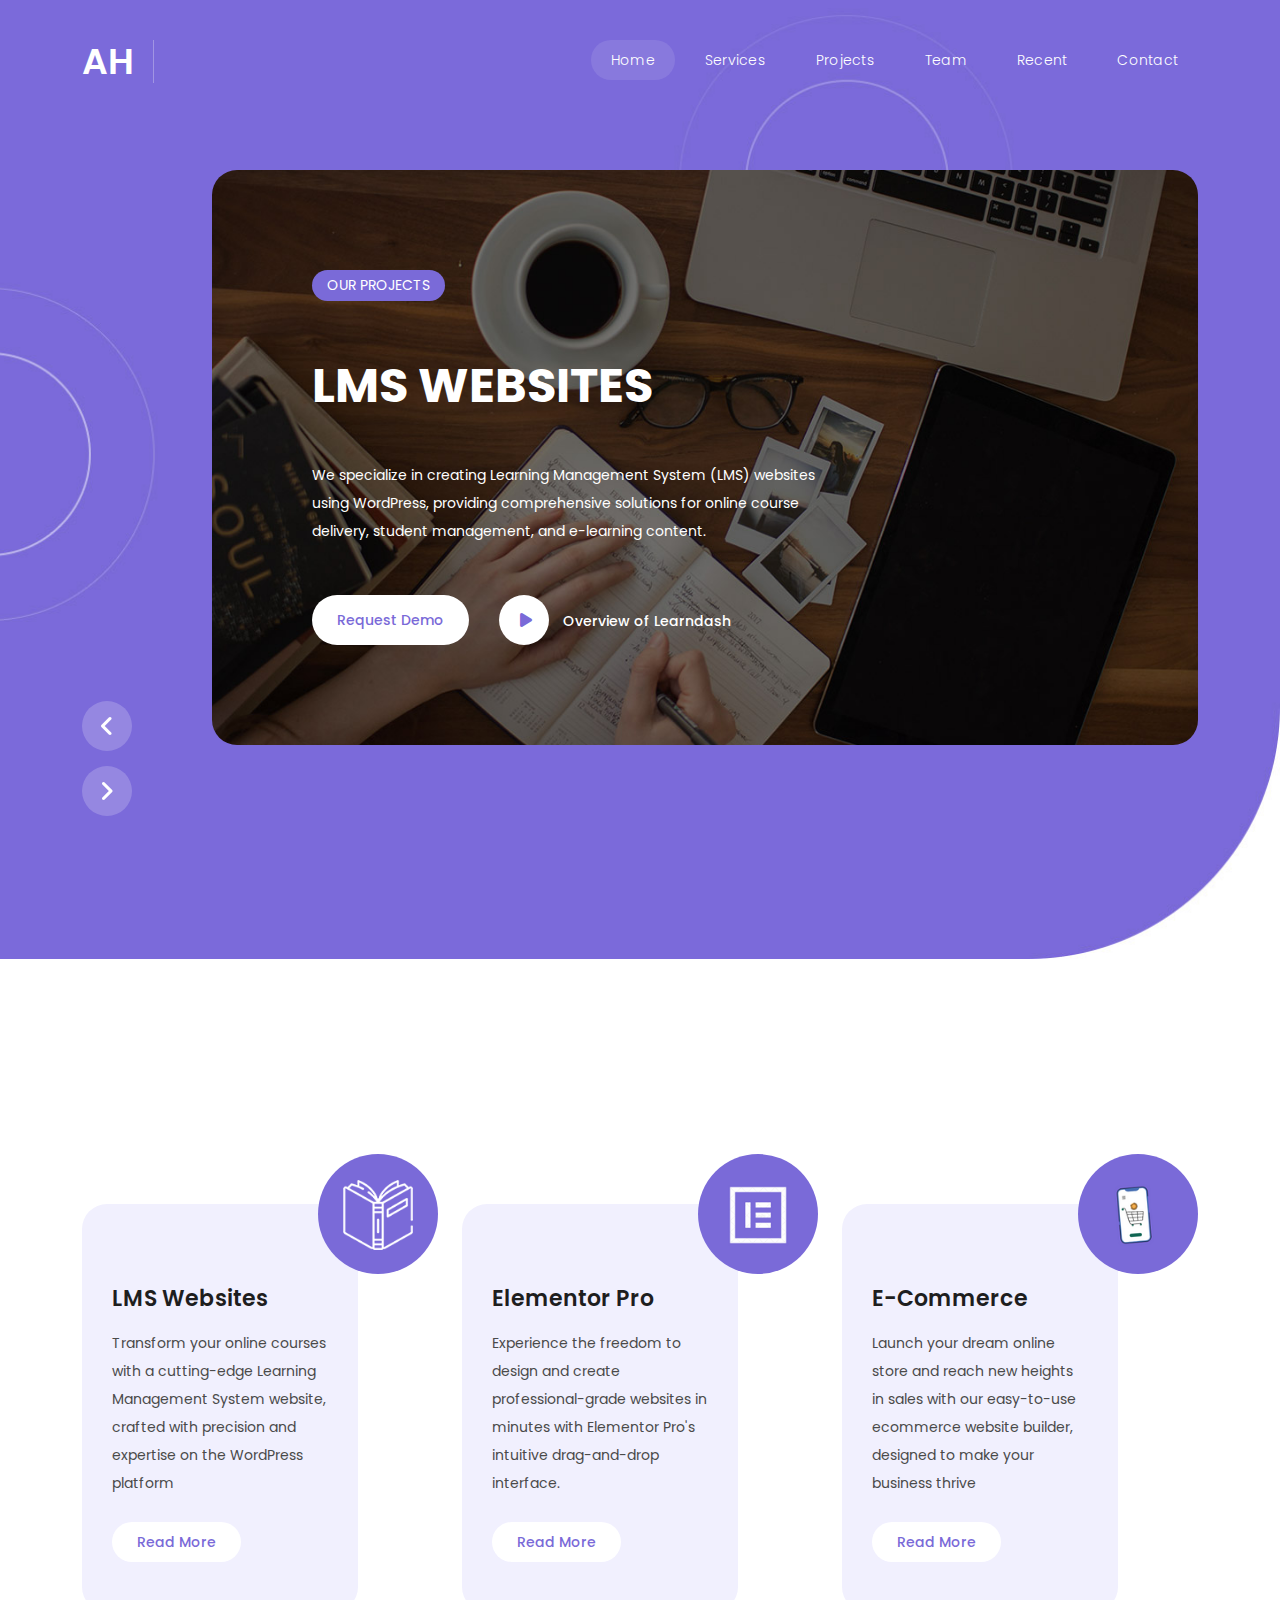
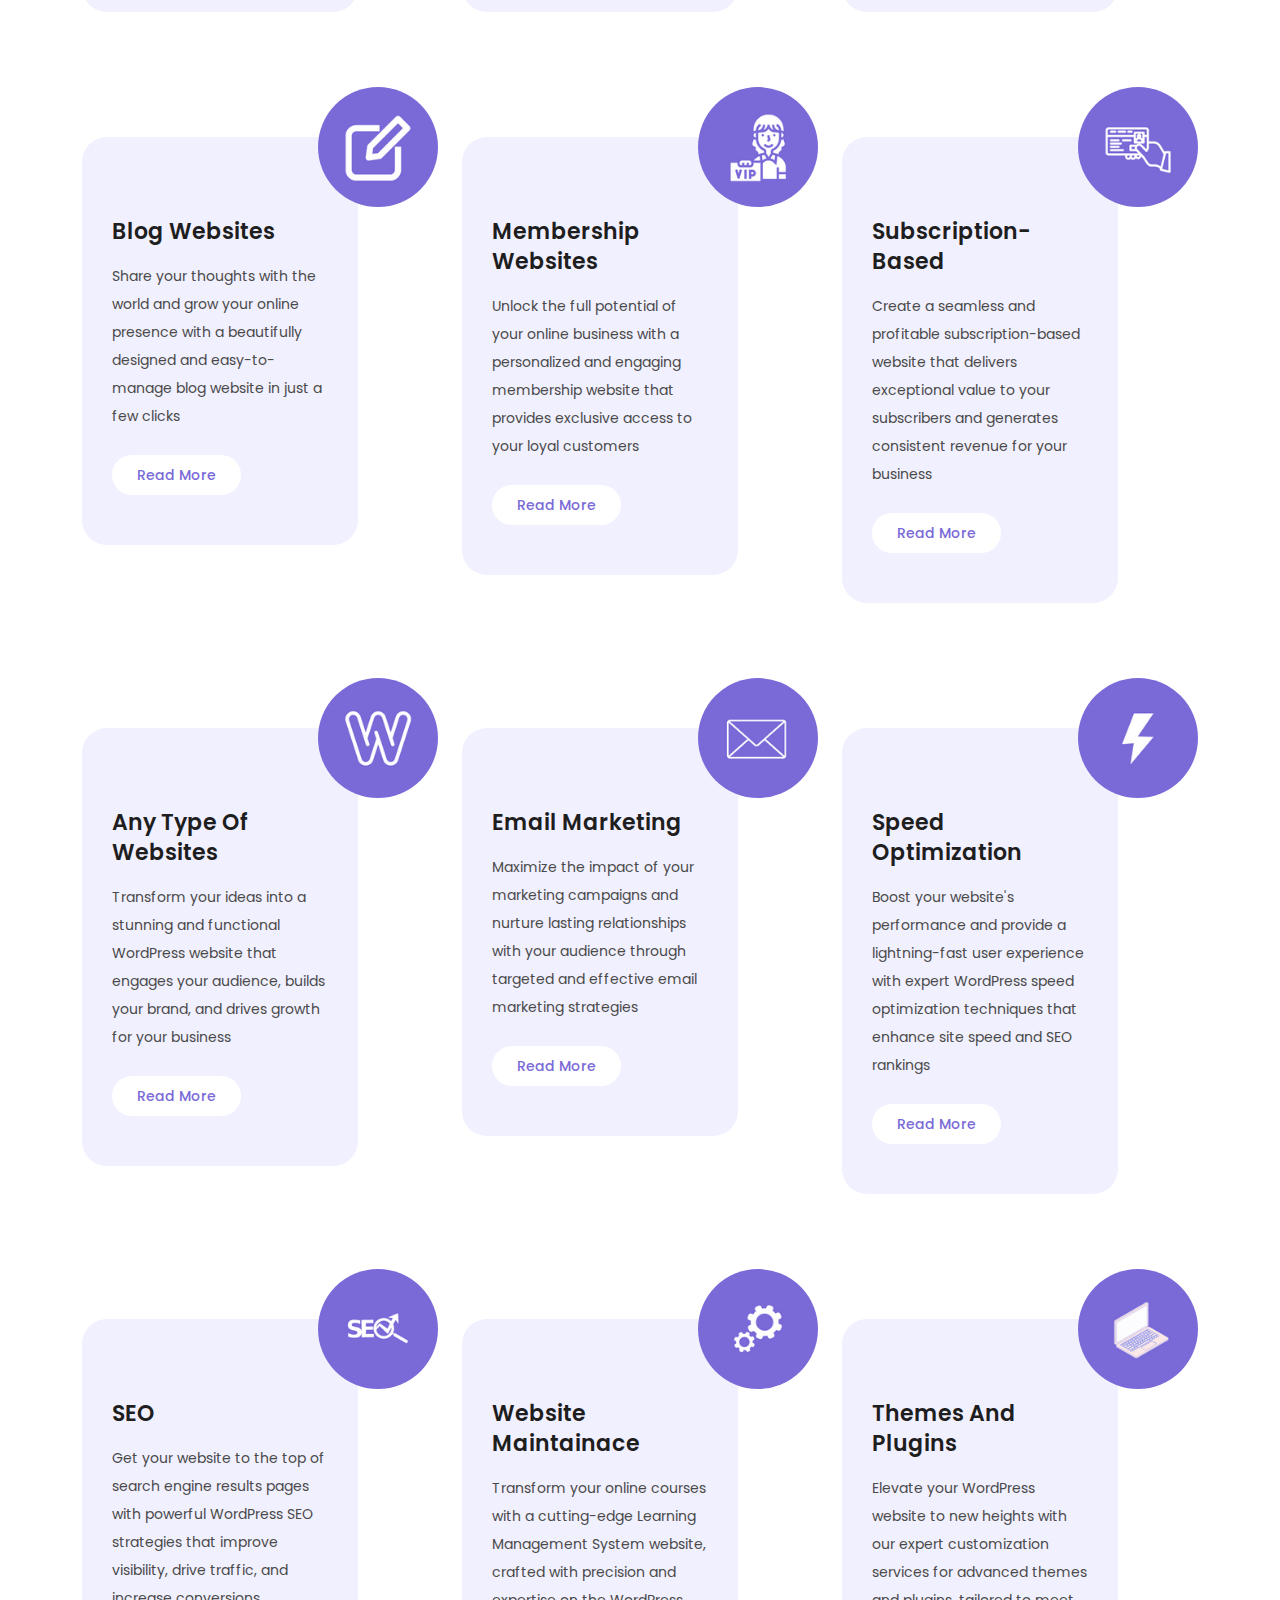
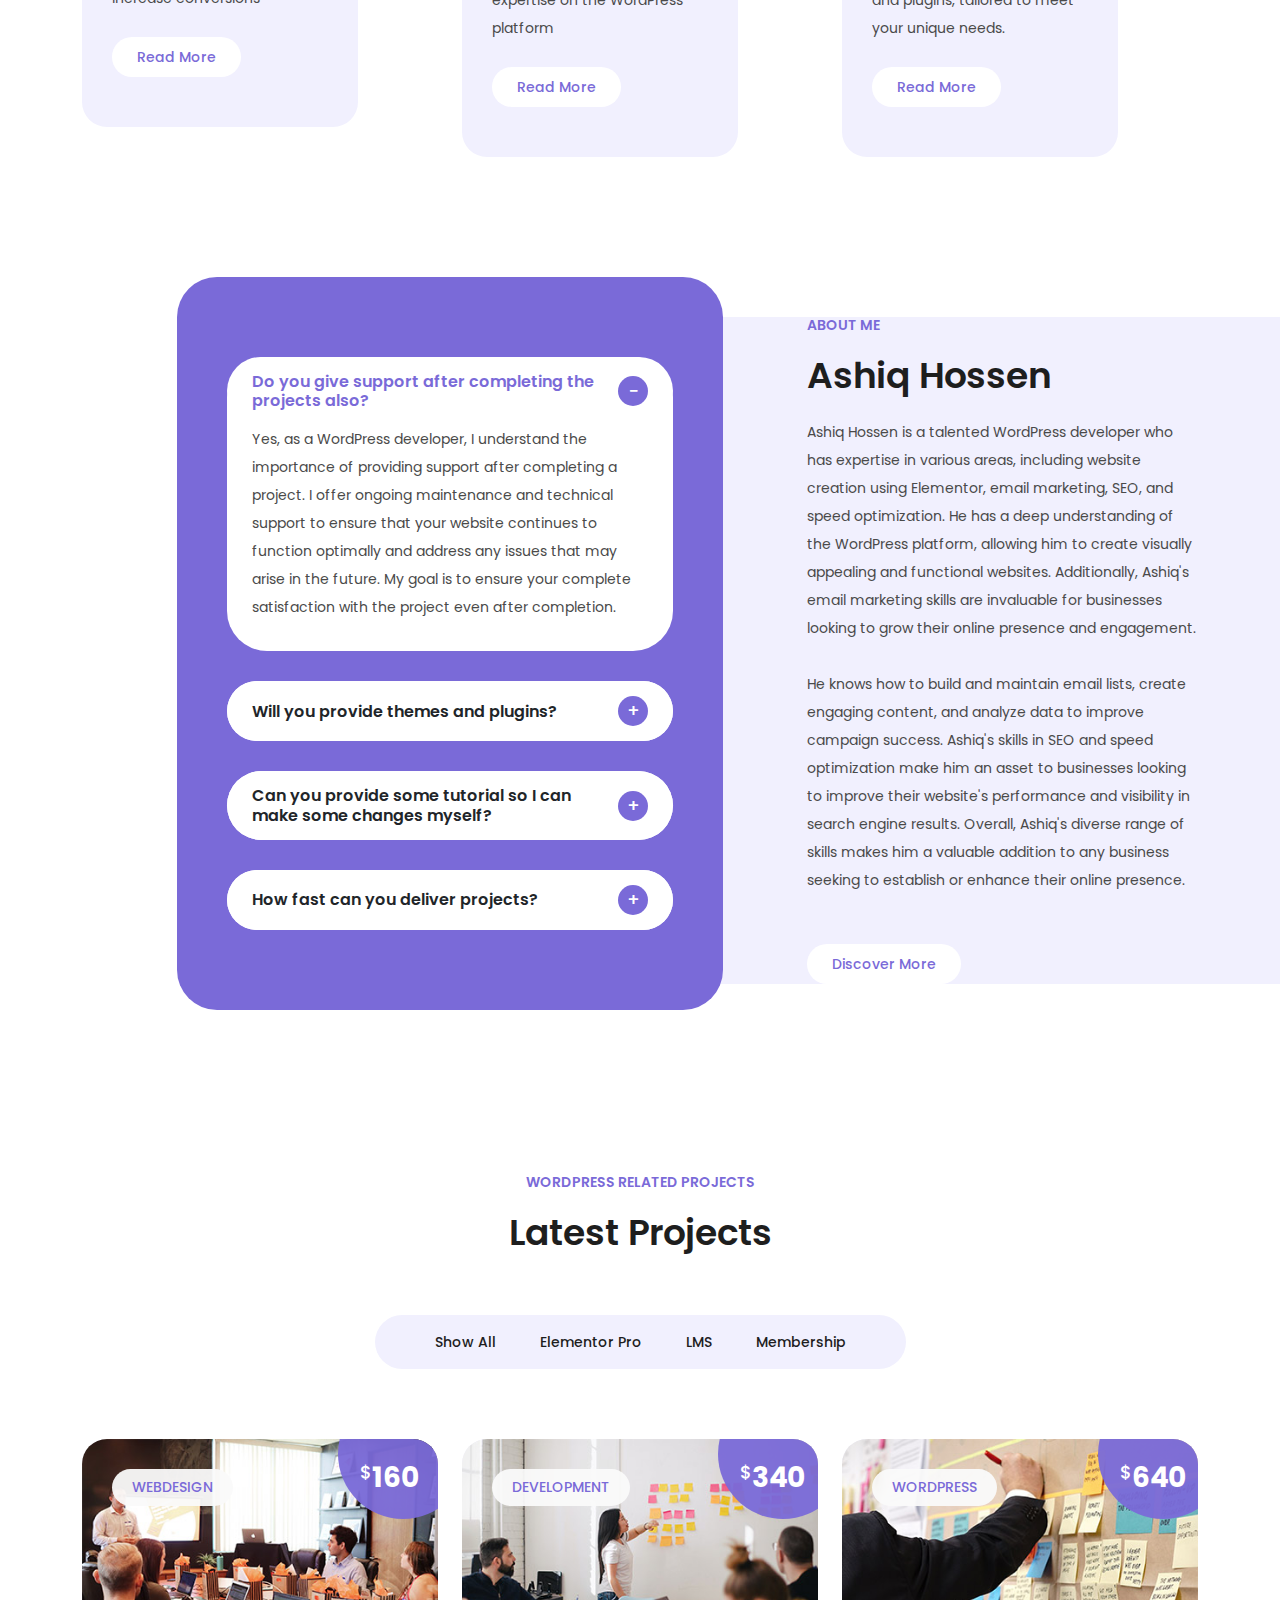
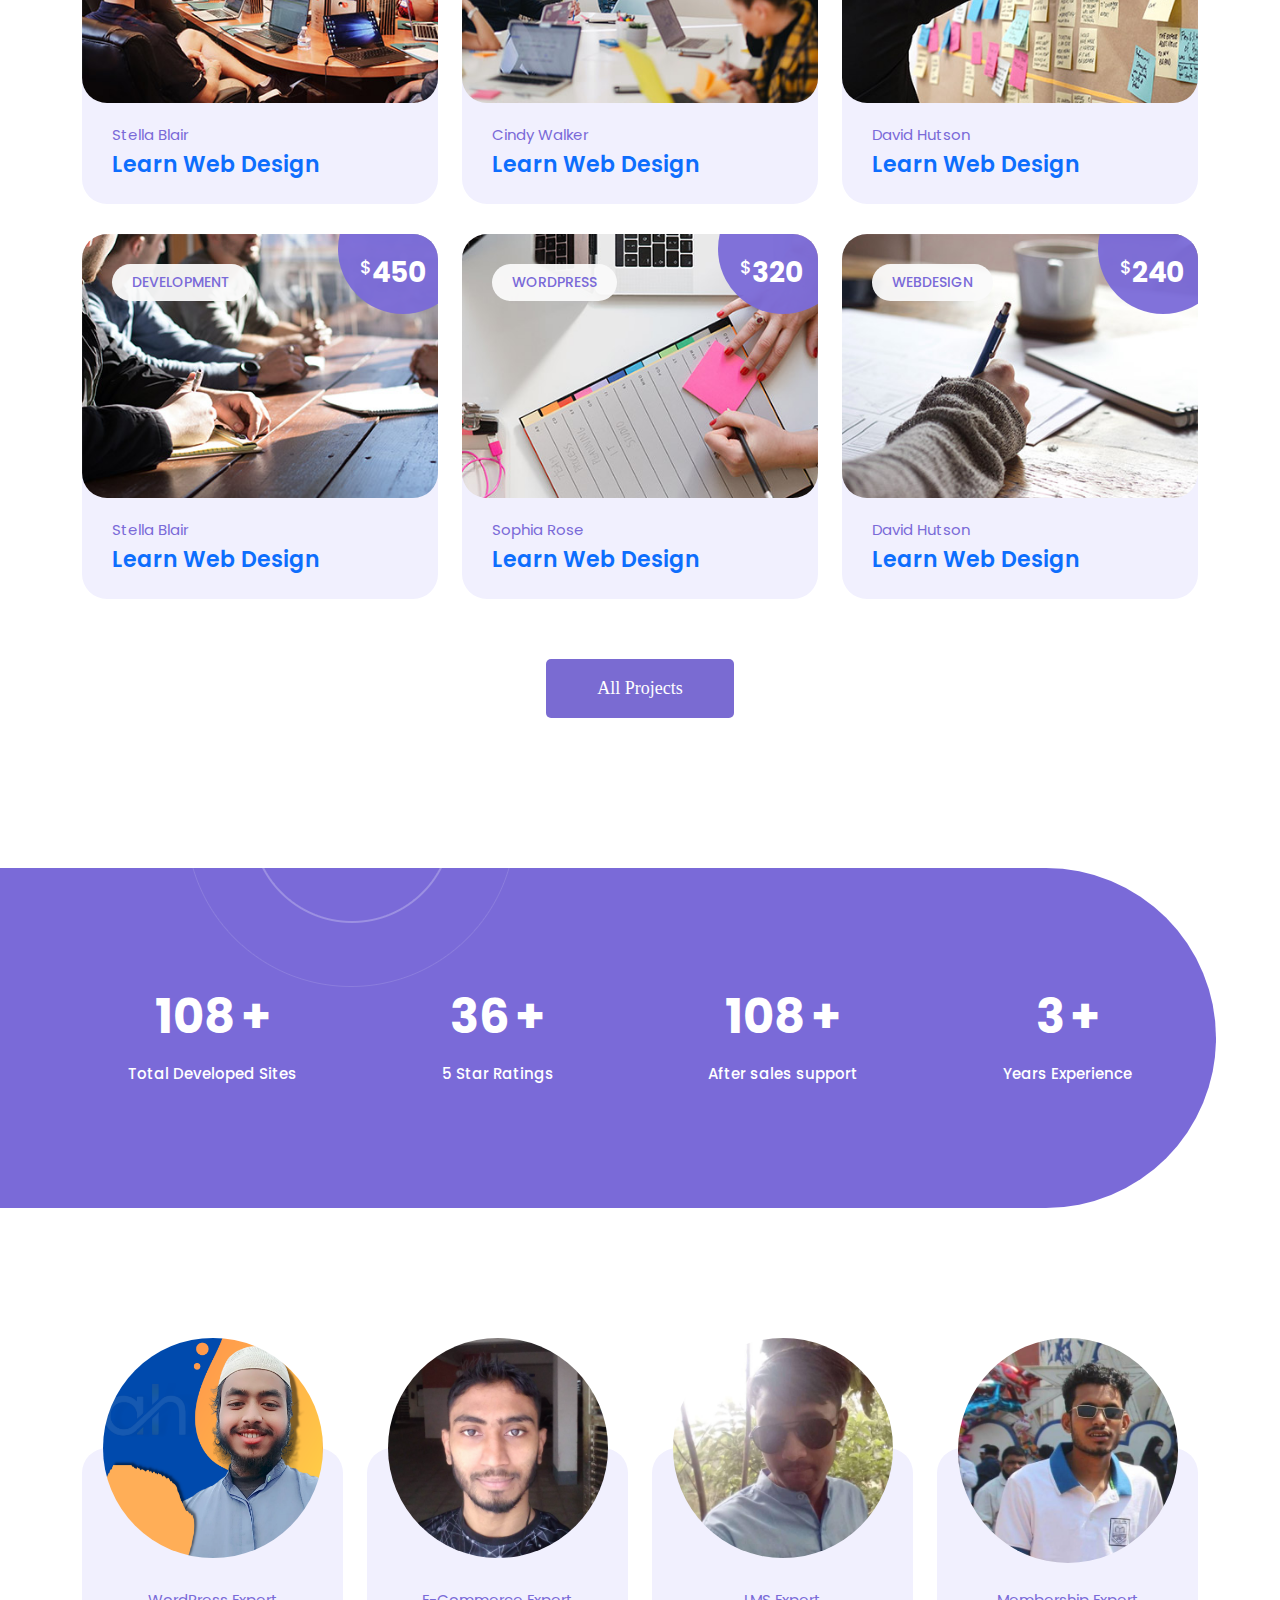
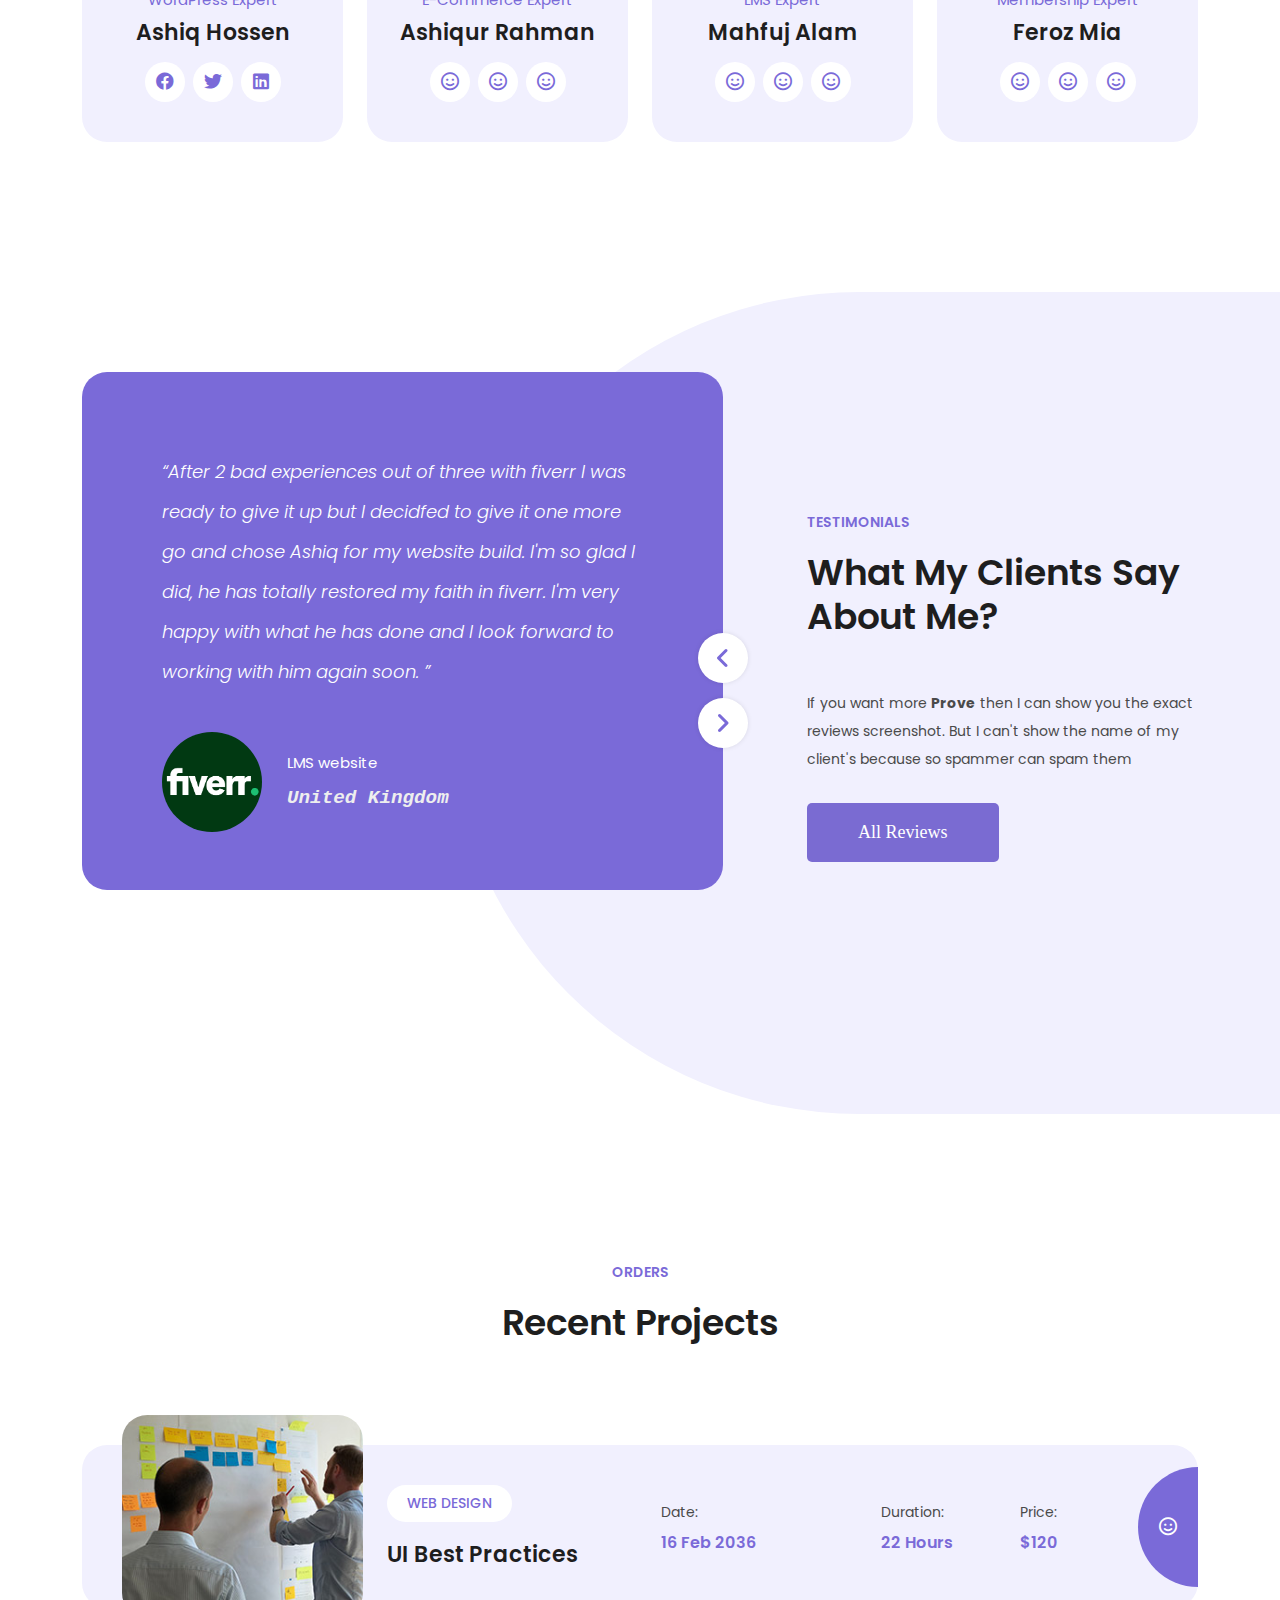
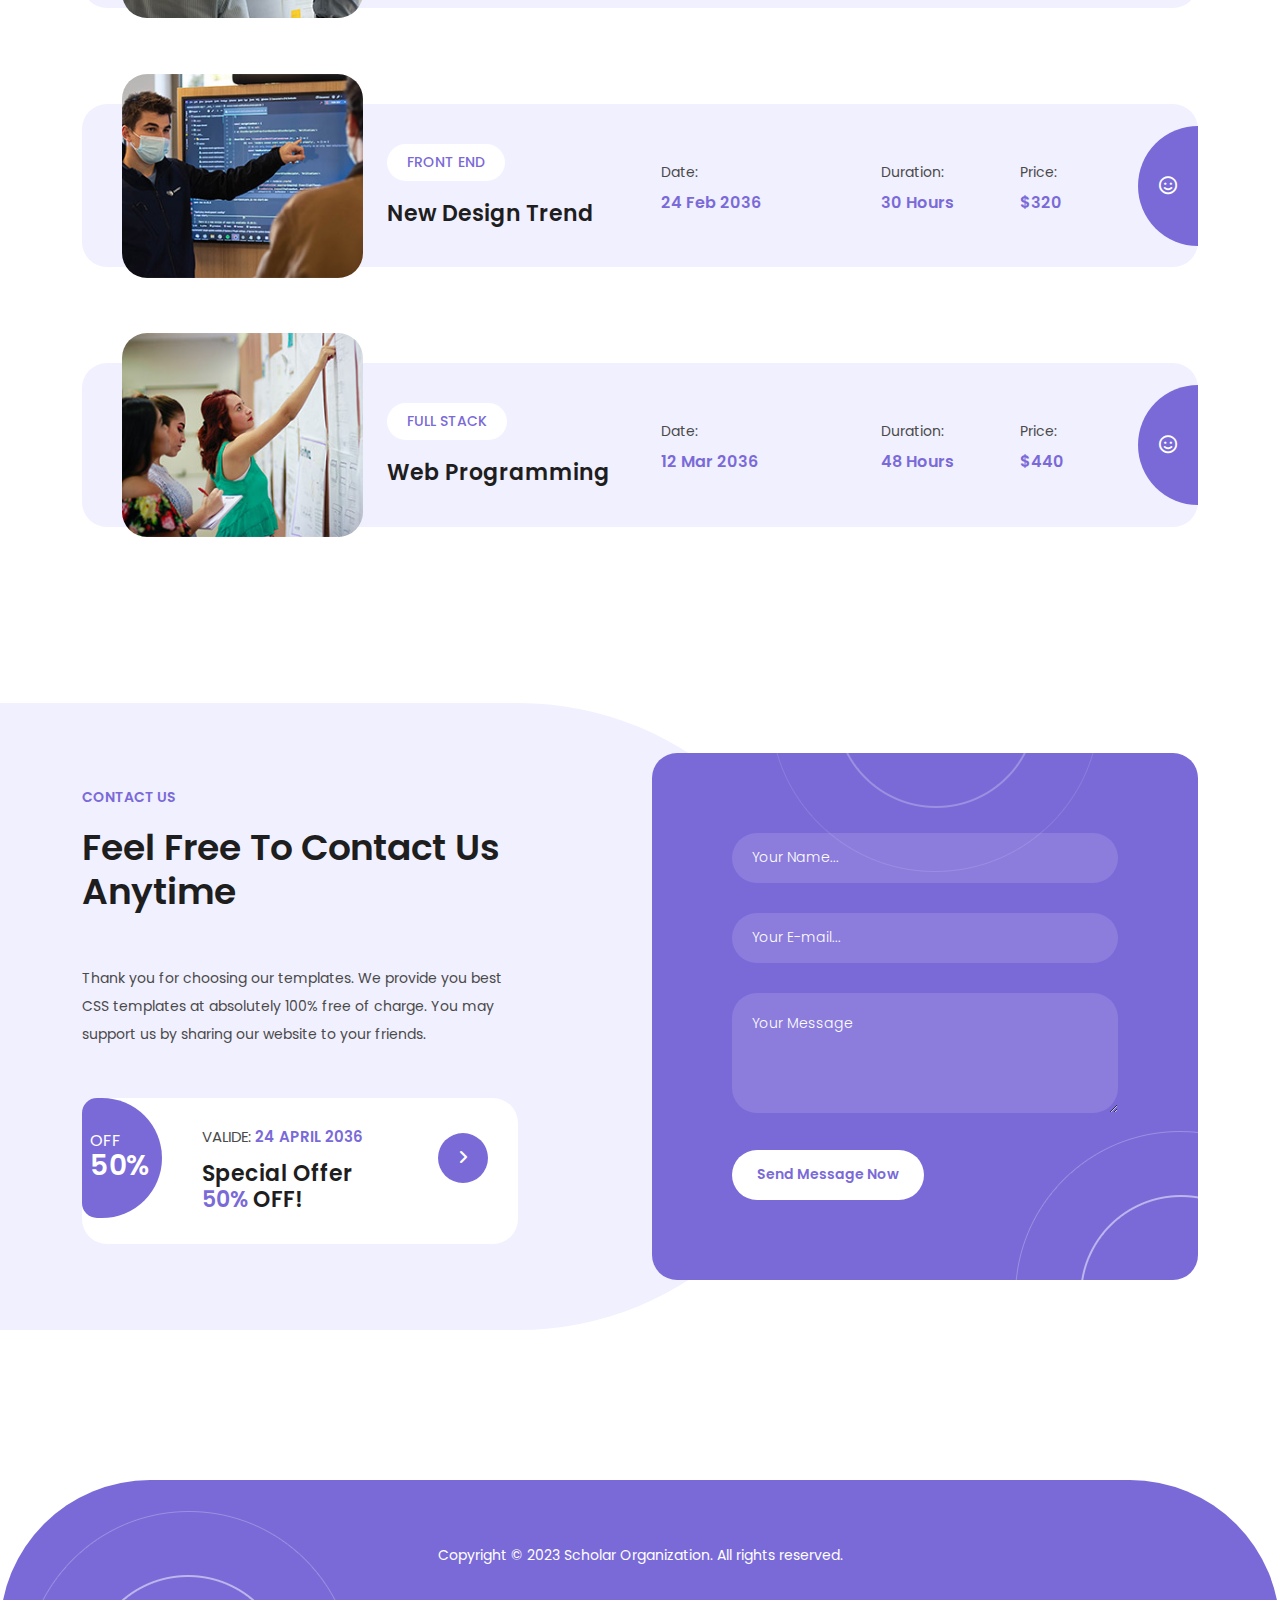
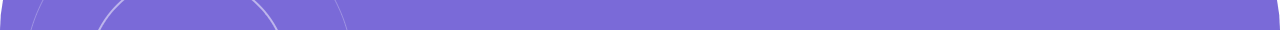
==== commit 4c7da9cb: "s" ====
--- a/index.html
+++ b/index.html
@@ -1299,7 +1299,7 @@
             <h6>TESTIMONIALS</h6>
             <h2>What My clients say about Me?</h2>
             <p>If you want more <b>Prove</b> then I can show you the exact reviews screenshot. But I can't show the name of my client's because so spammer can spam them </p>
-            <!-- <a href="reviews.html" class="all-projects-preview">See screenshots of reviews</a> -->
+            <a href="https://ashiqhossen.github.io/reviews/" class="all-projects-preview">All Reviews</a>
           </div>
         </div>
       </div>
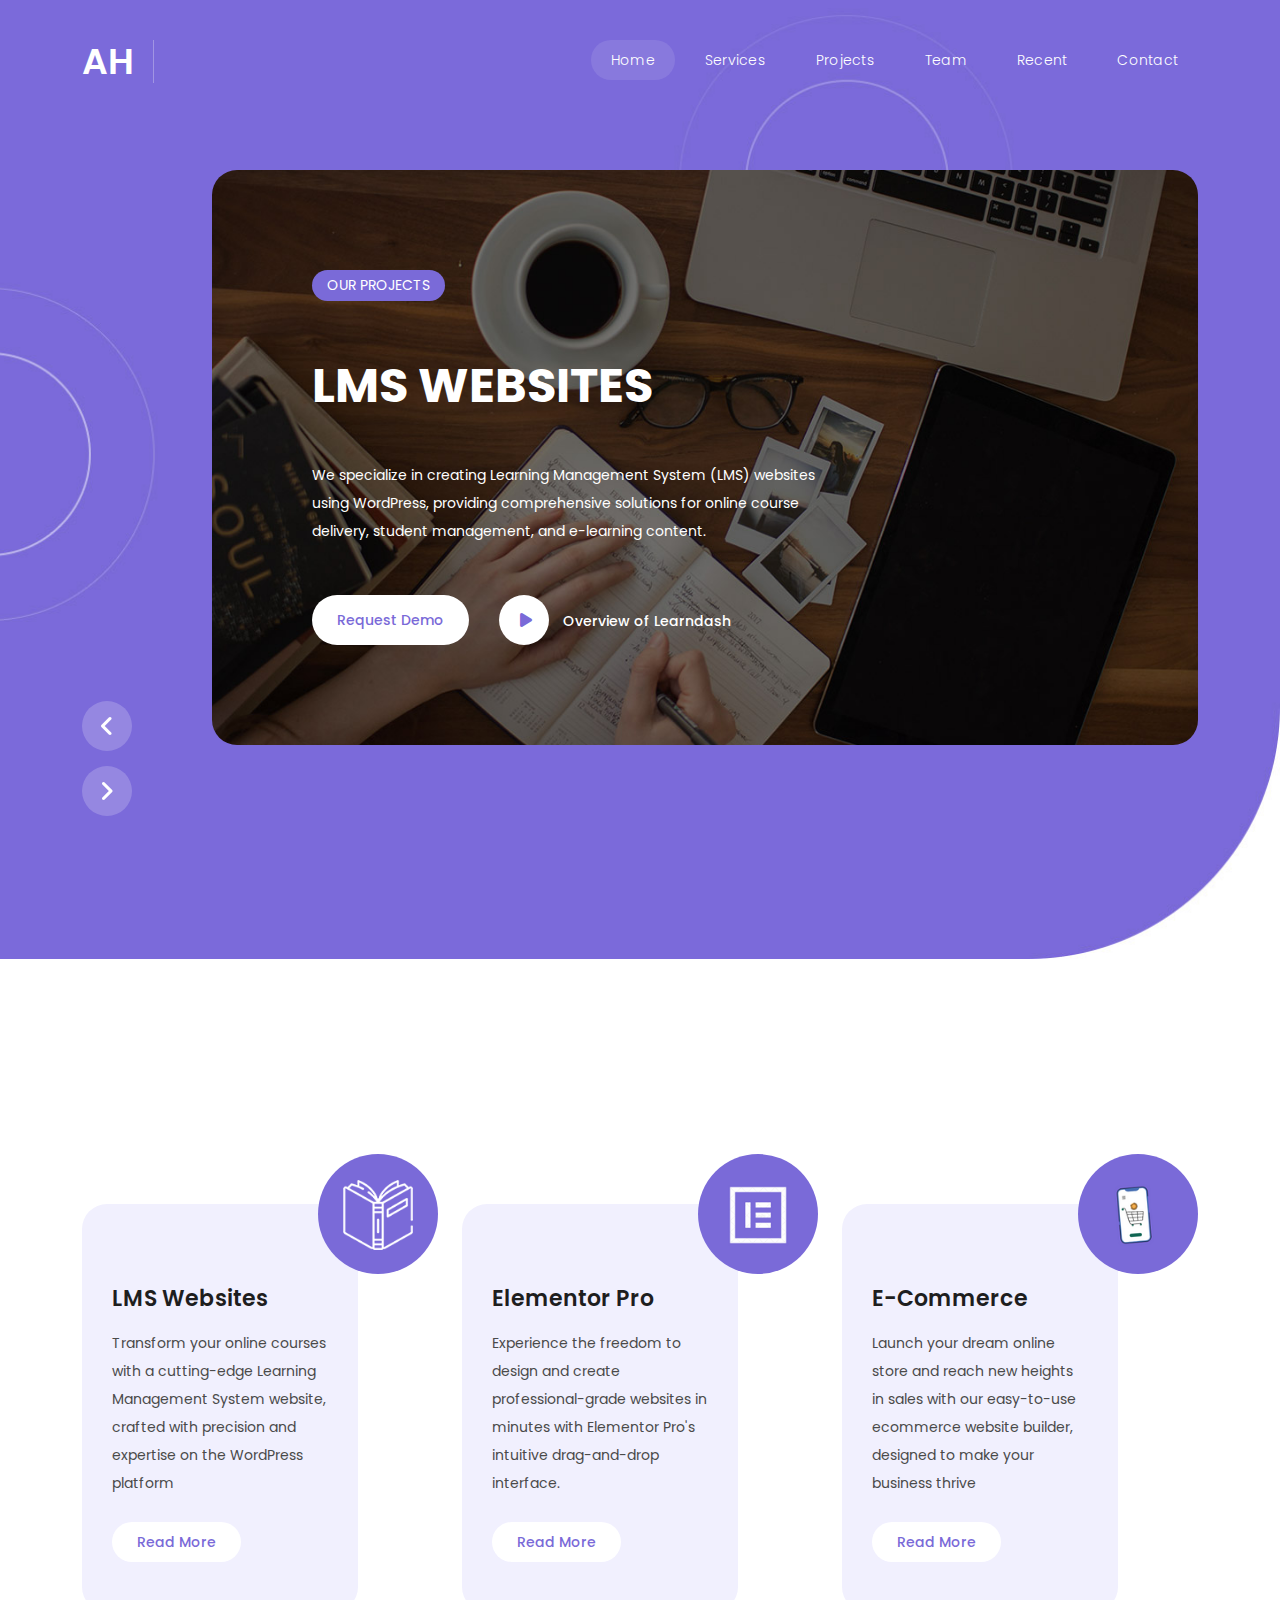
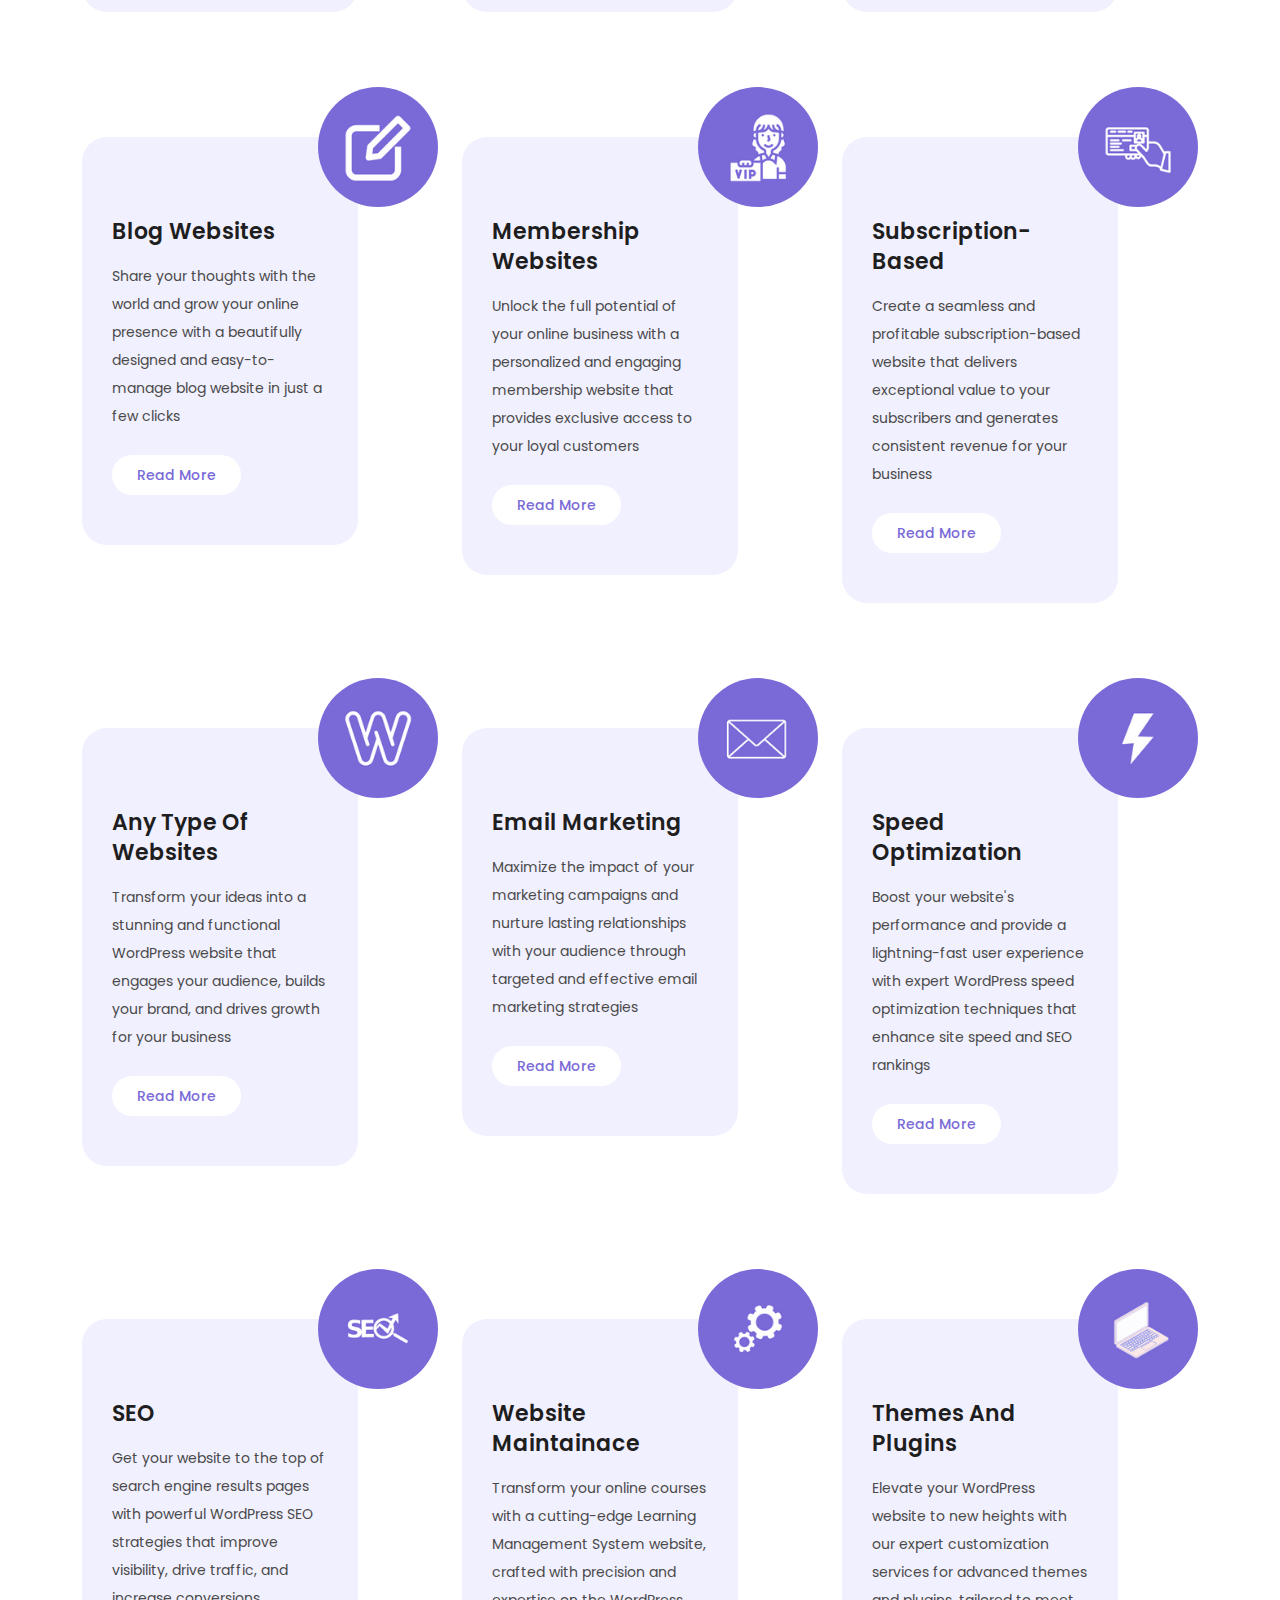
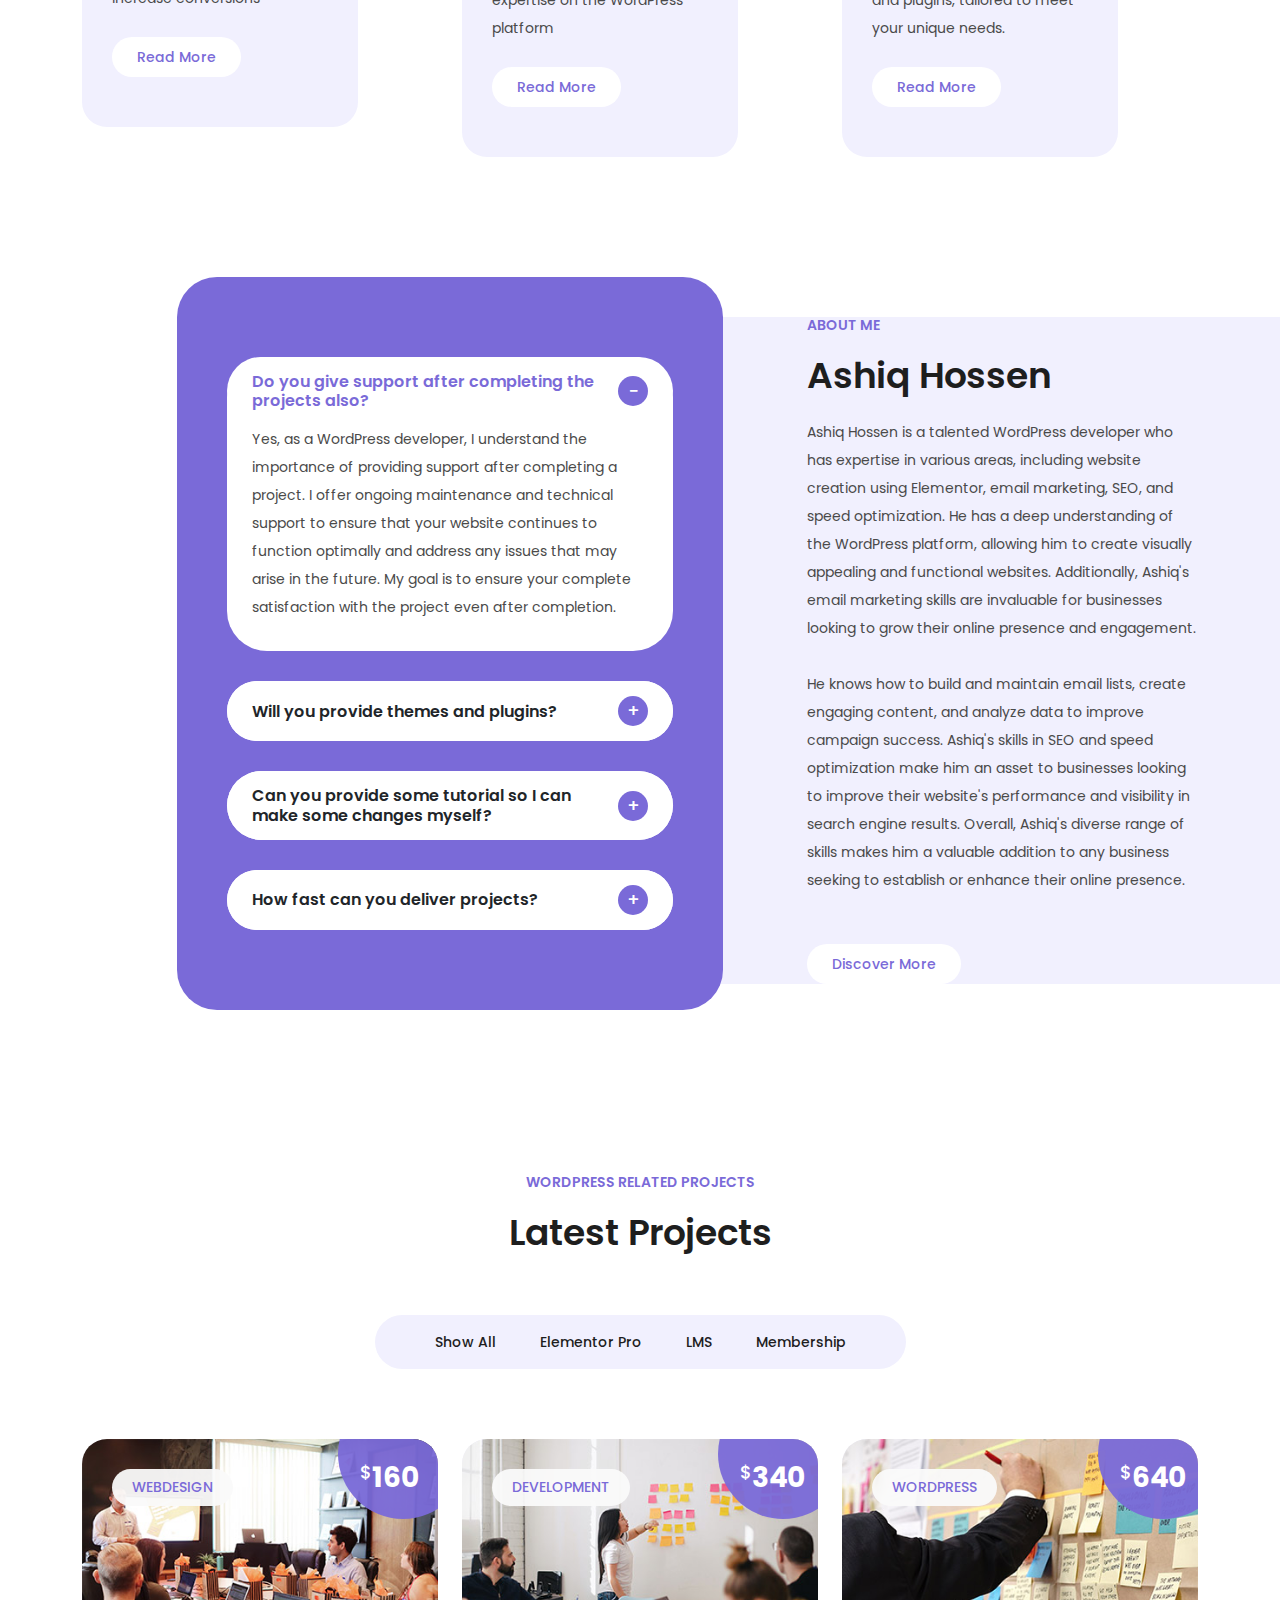
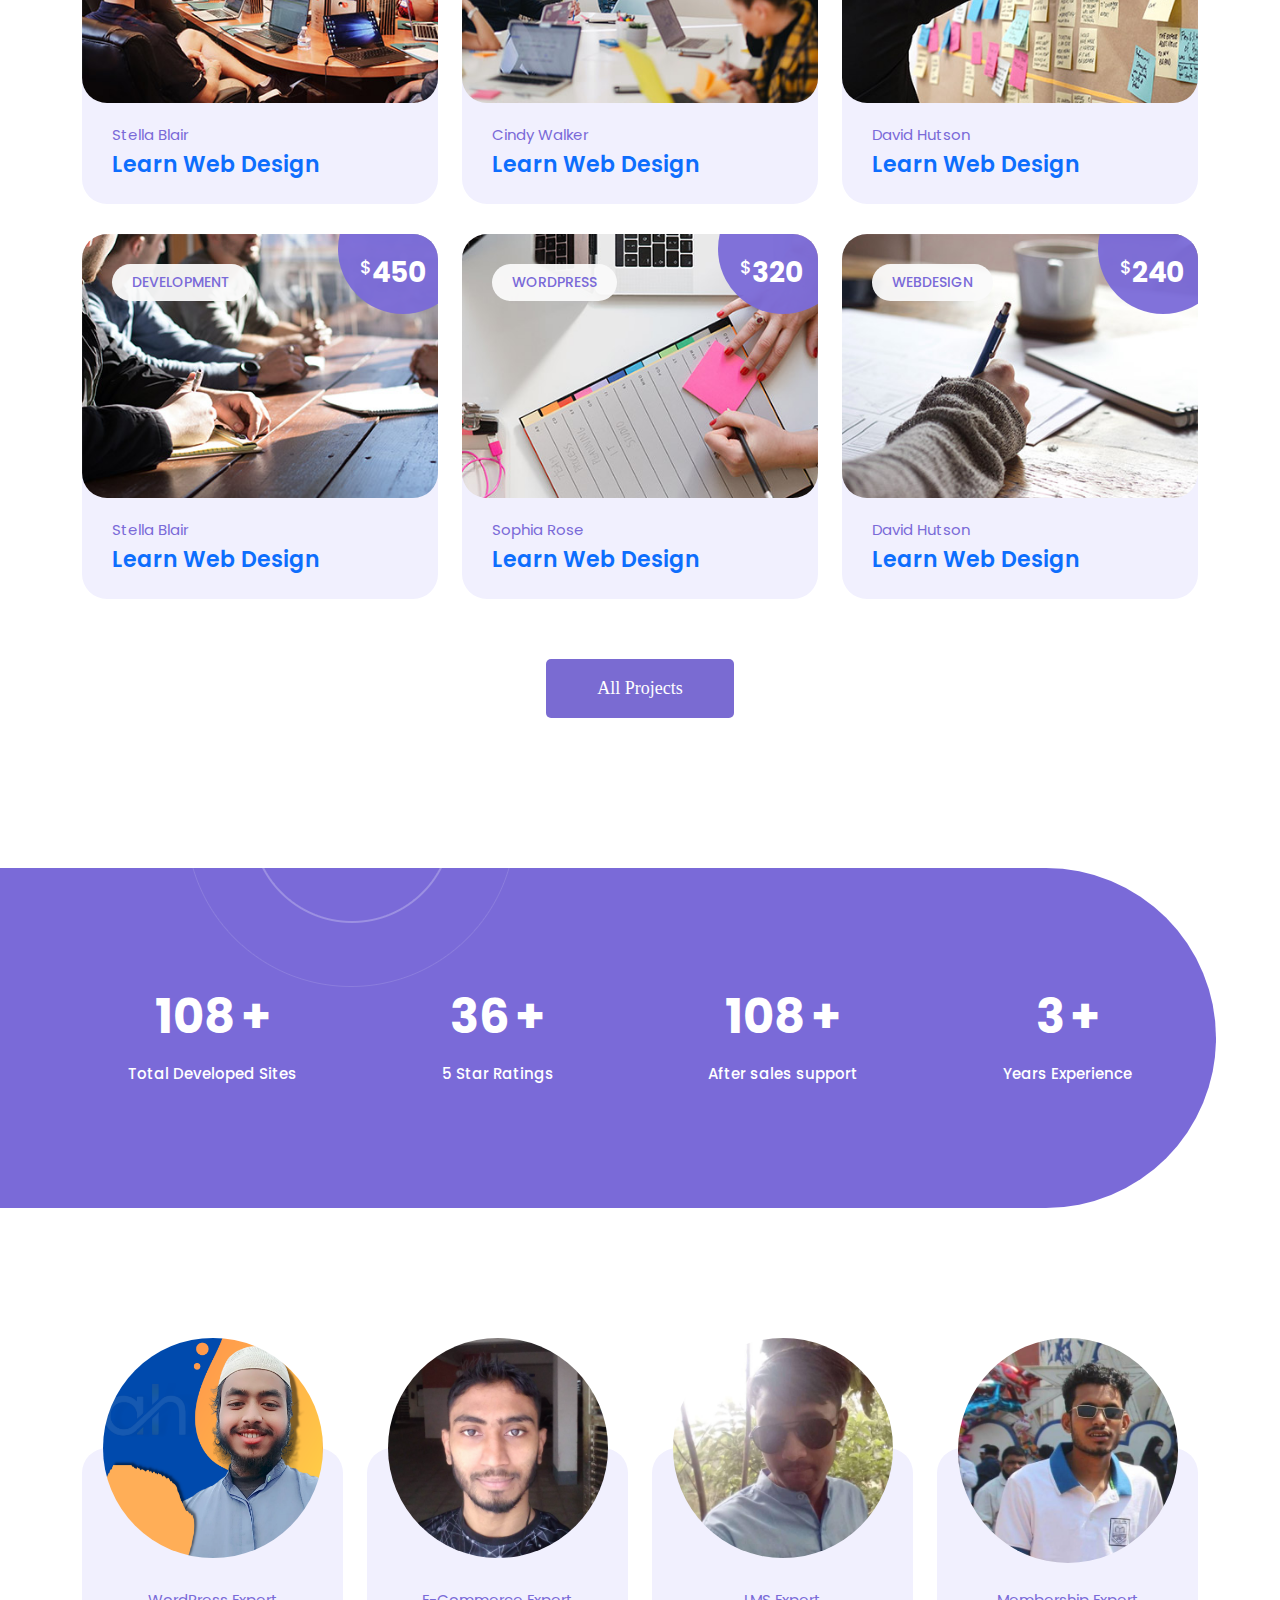
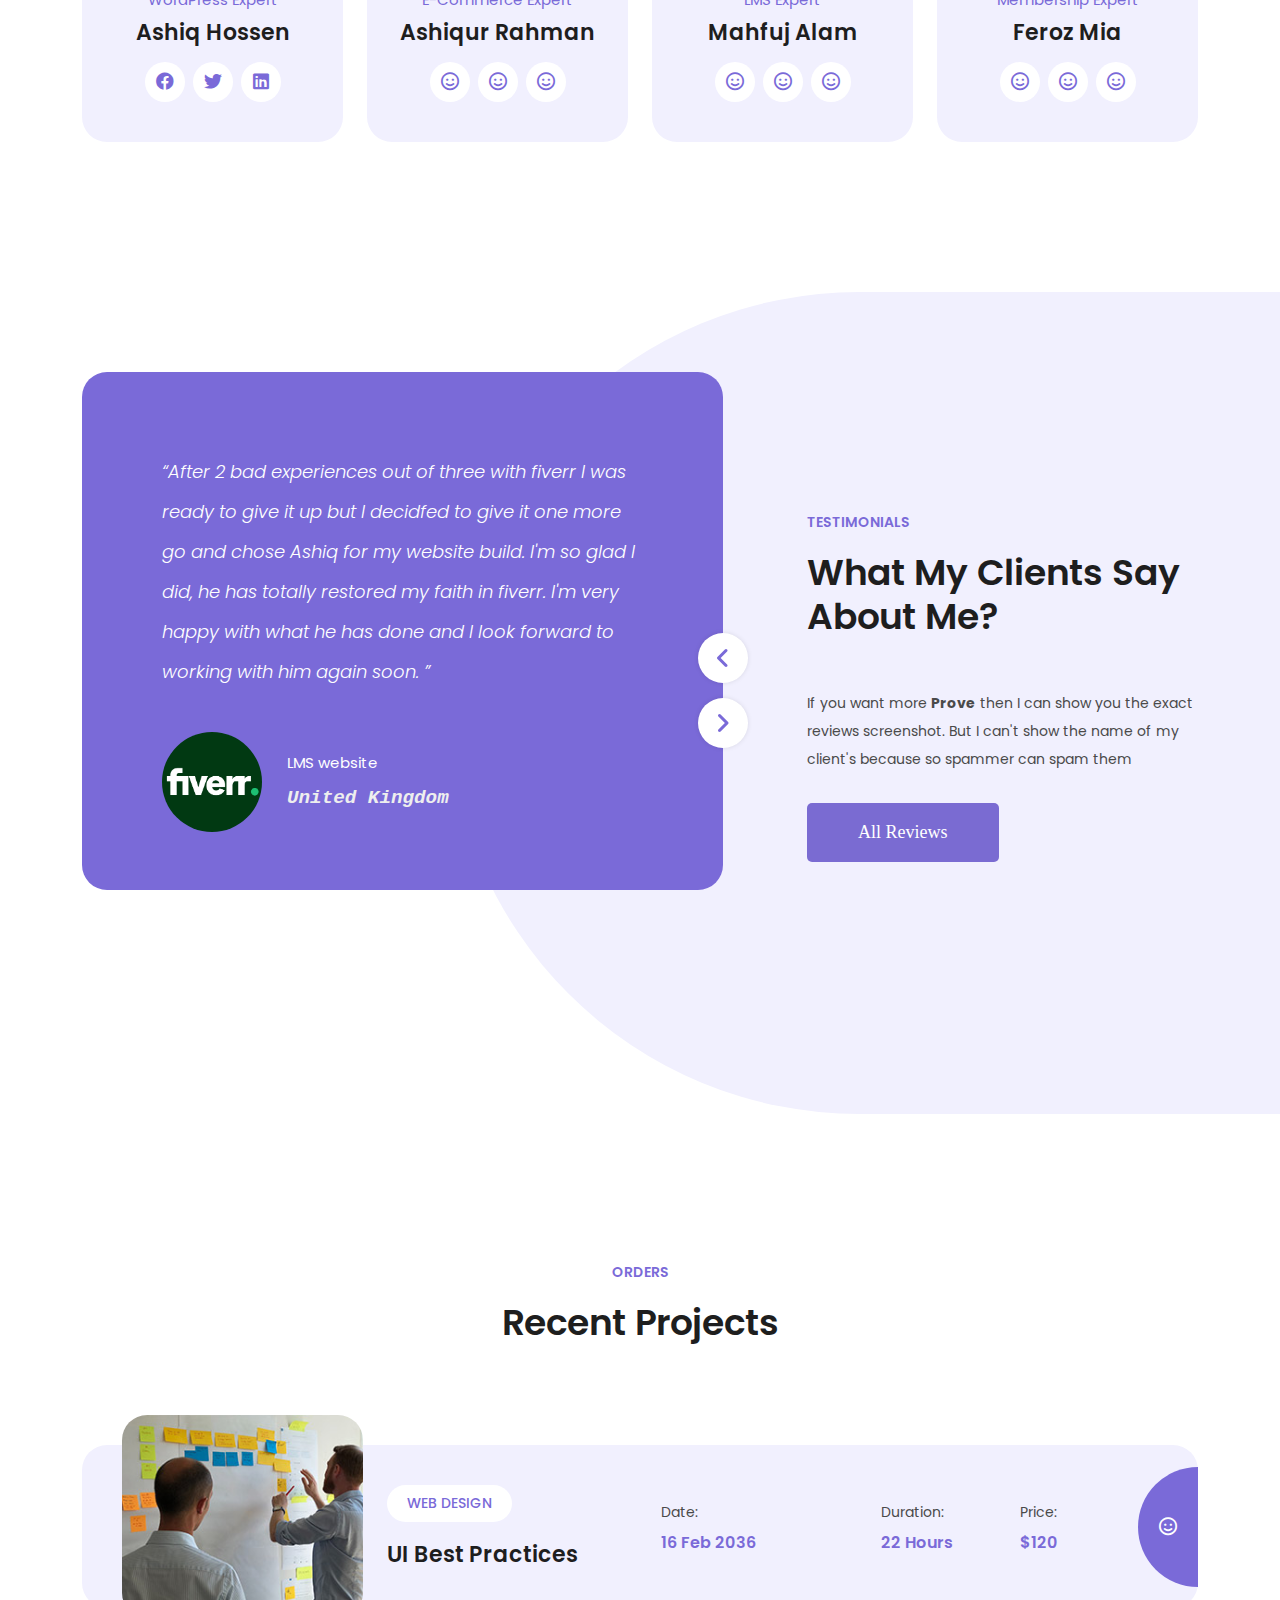
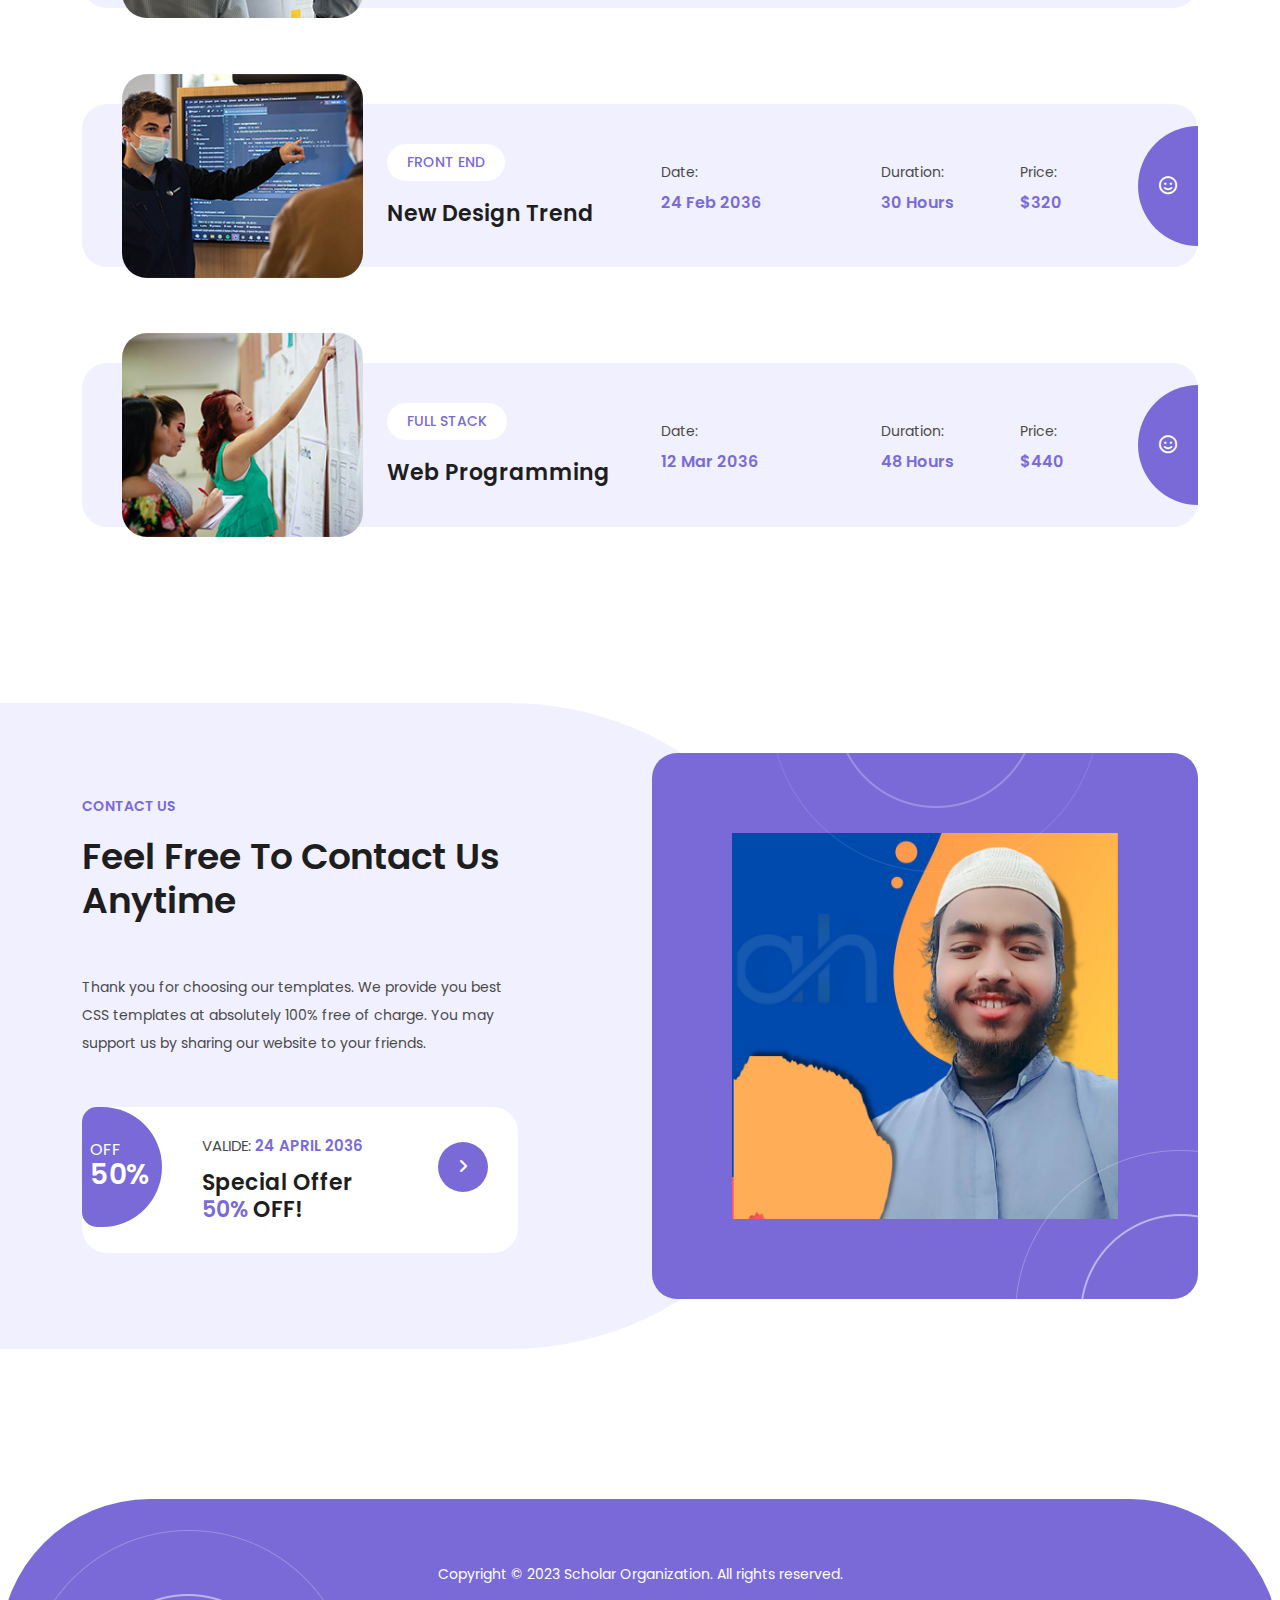
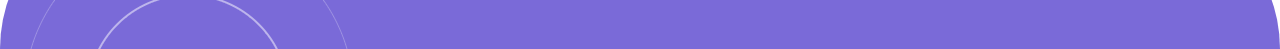
==== commit dc13147e: "s" ====
--- a/index.html
+++ b/index.html
@@ -501,7 +501,7 @@
  
 
   <section style="text-align:center;">
-    <a href="/all-projects.html" class="all-projects-preview">All Projects</a>
+    <a href="https://ashiqhossen.github.io/all-projects/" class="all-projects-preview">All Projects</a>
   </section>
   
 
@@ -1433,30 +1433,10 @@
         </div>
         <div class="col-lg-6">
           <div class="contact-us-content">
-            <form id="contact-form" action="" method="post">
-              <div class="row">
-                <div class="col-lg-12">
-                  <fieldset>
-                    <input type="name" name="name" id="name" placeholder="Your Name..." autocomplete="on" required>
-                  </fieldset>
-                </div>
-                <div class="col-lg-12">
-                  <fieldset>
-                    <input type="text" name="email" id="email" pattern="[^ @]*@[^ @]*" placeholder="Your E-mail..." required="">
-                  </fieldset>
-                </div>
-                <div class="col-lg-12">
-                  <fieldset>
-                    <textarea name="message" id="message" placeholder="Your Message"></textarea>
-                  </fieldset>
-                </div>
-                <div class="col-lg-12">
-                  <fieldset>
-                    <button type="submit" id="form-submit" class="orange-button">Send Message Now</button>
-                  </fieldset>
-                </div>
-              </div>
-            </form>
+
+<img src="/assets/images/member-01.jpg" alt="">
+
+
           </div>
         </div>
       </div>
@@ -1480,7 +1460,41 @@
   <script src="assets/js/counter.js"></script>
   <script src="assets/js/custom.js"></script>
 
-
+<!-- Messenger Chat Plugin Code -->
+<div id="fb-root"></div>
+
+<!-- Your Chat Plugin code -->
+<div id="fb-customer-chat" class="fb-customerchat">
+</div>
+
+<script>
+  var chatbox = document.getElementById('fb-customer-chat');
+  chatbox.setAttribute("page_id", "108087131661509");
+  chatbox.setAttribute("attribution", "biz_inbox");
+</script>
+
+<!-- Your SDK code -->
+<script>
+  window.fbAsyncInit = function() {
+    FB.init({
+      xfbml            : true,
+      version          : 'v16.0'
+    });
+  };
+
+  (function(d, s, id) {
+    var js, fjs = d.getElementsByTagName(s)[0];
+    if (d.getElementById(id)) return;
+    js = d.createElement(s); js.id = id;
+    js.src = 'https://connect.facebook.net/en_US/sdk/xfbml.customerchat.js';
+    fjs.parentNode.insertBefore(js, fjs);
+  }(document, 'script', 'facebook-jssdk'));
+</script>
 
   </body>
-</html>+</html>
+
+
+
+
+
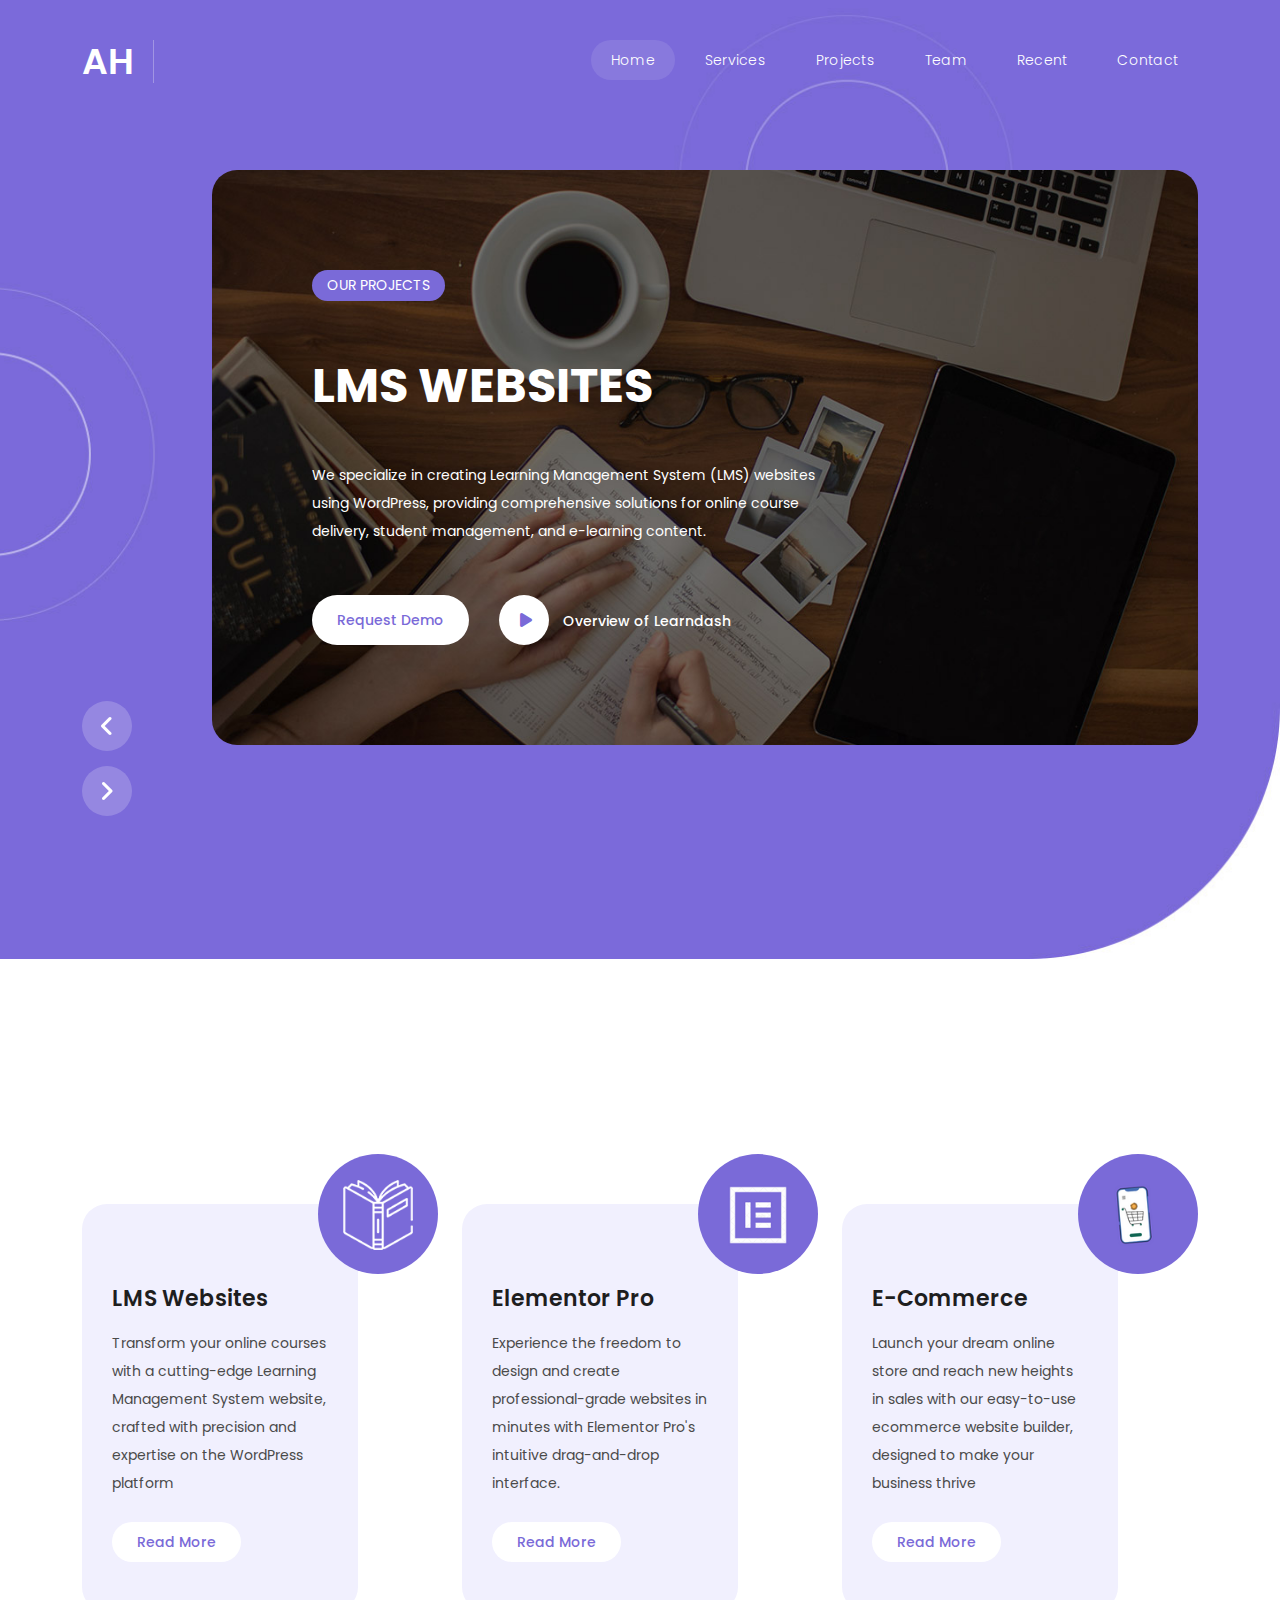
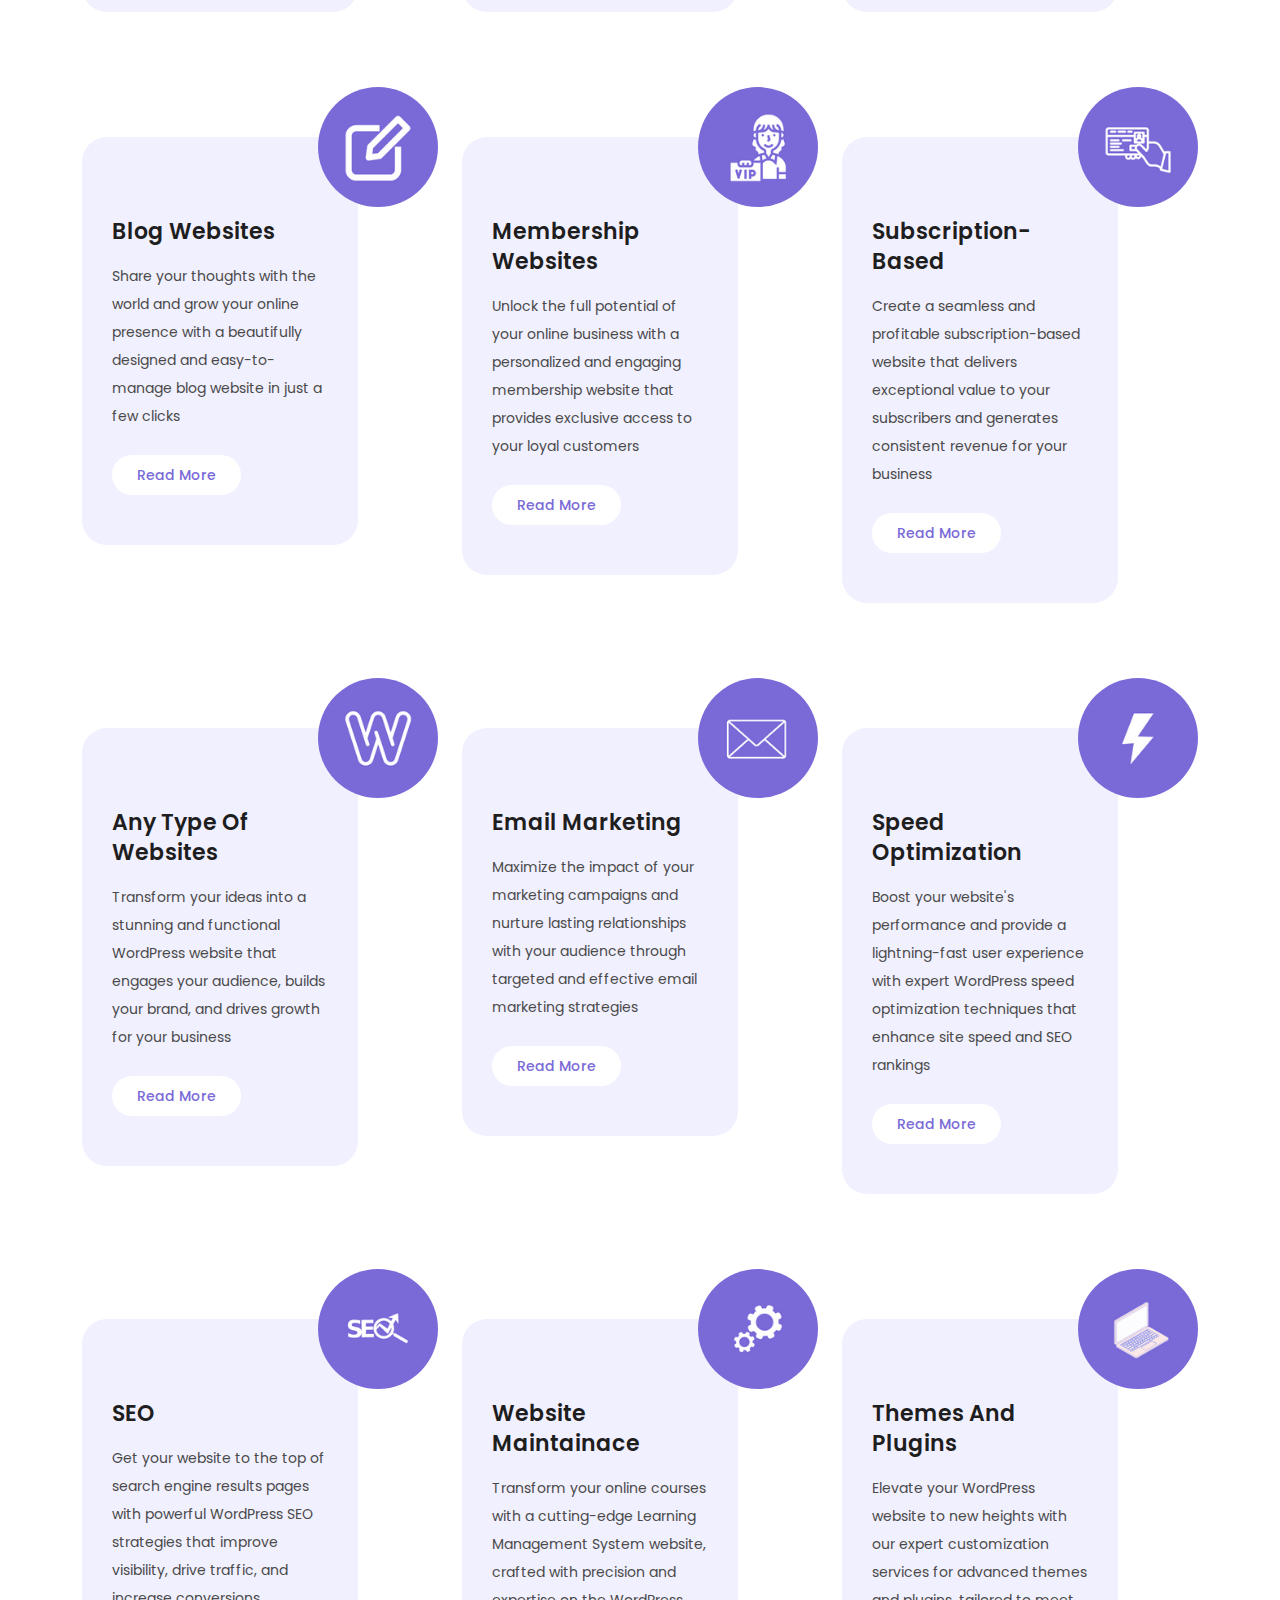
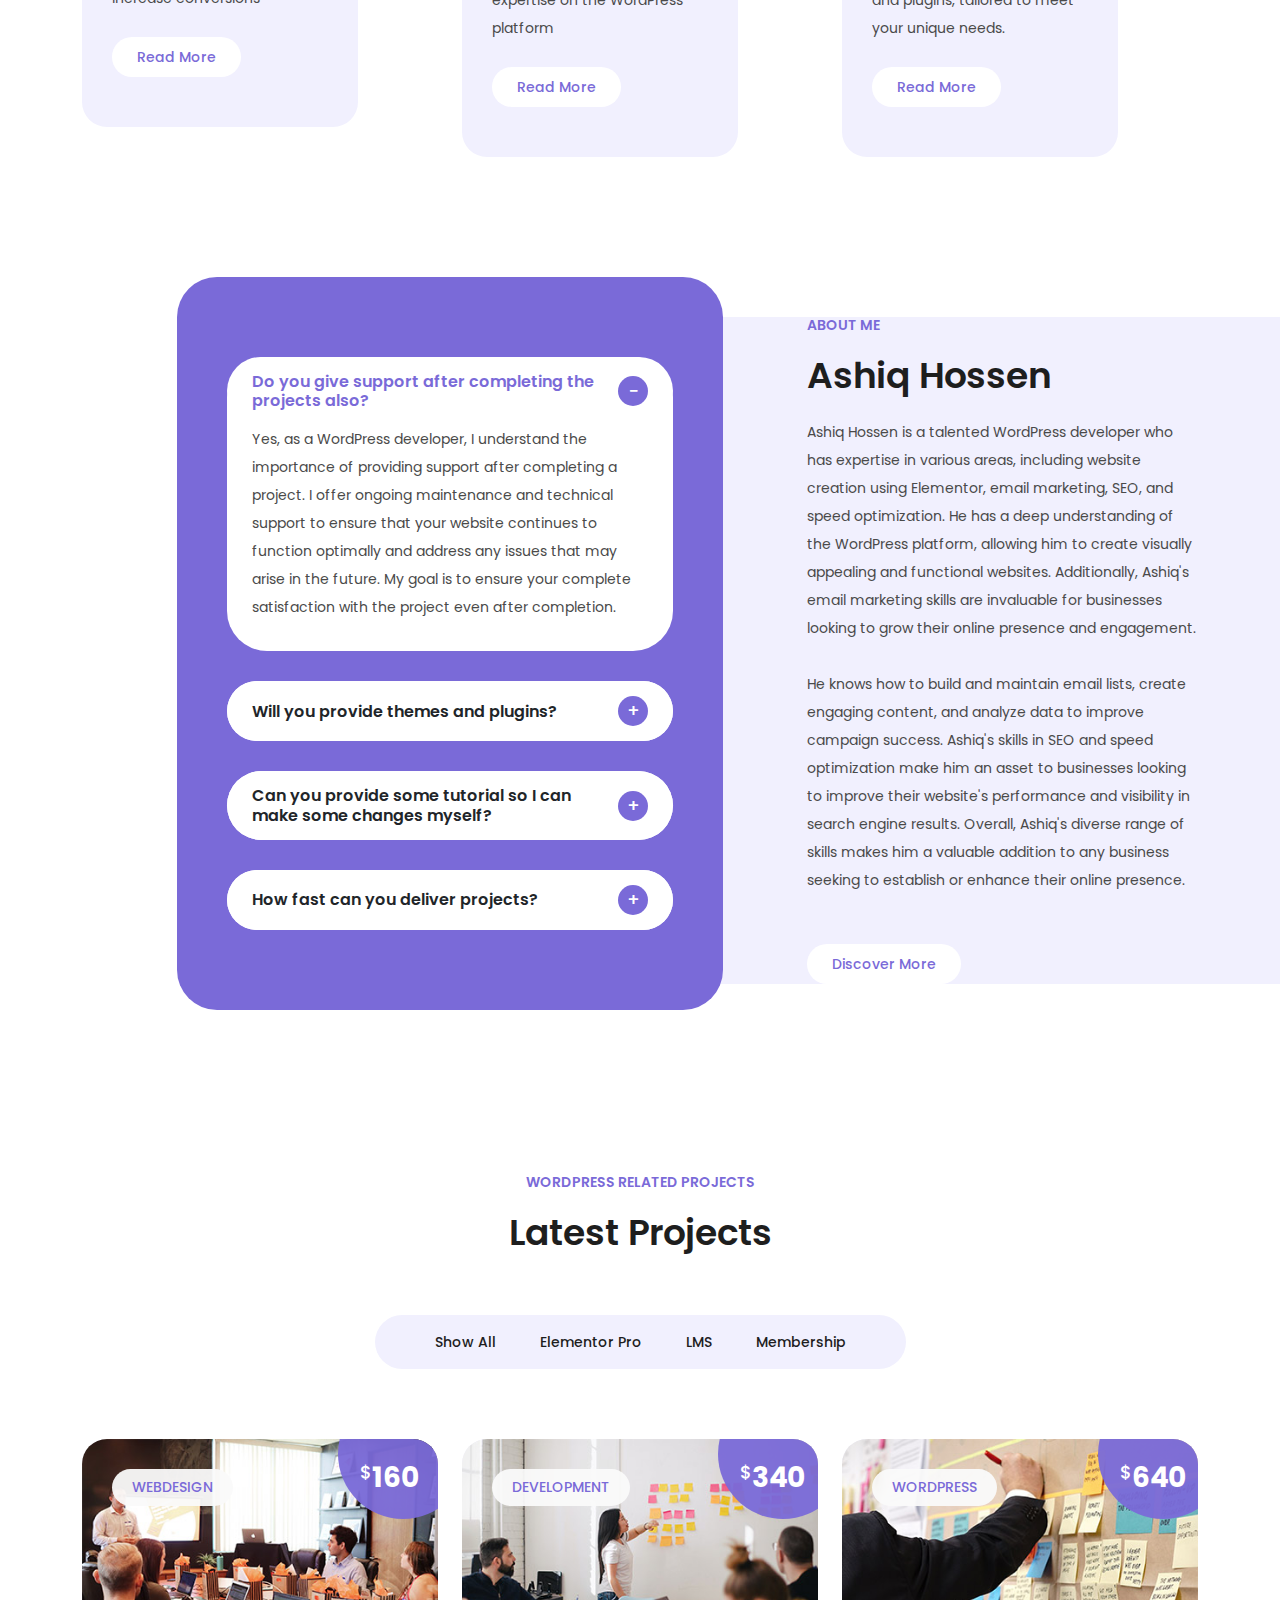
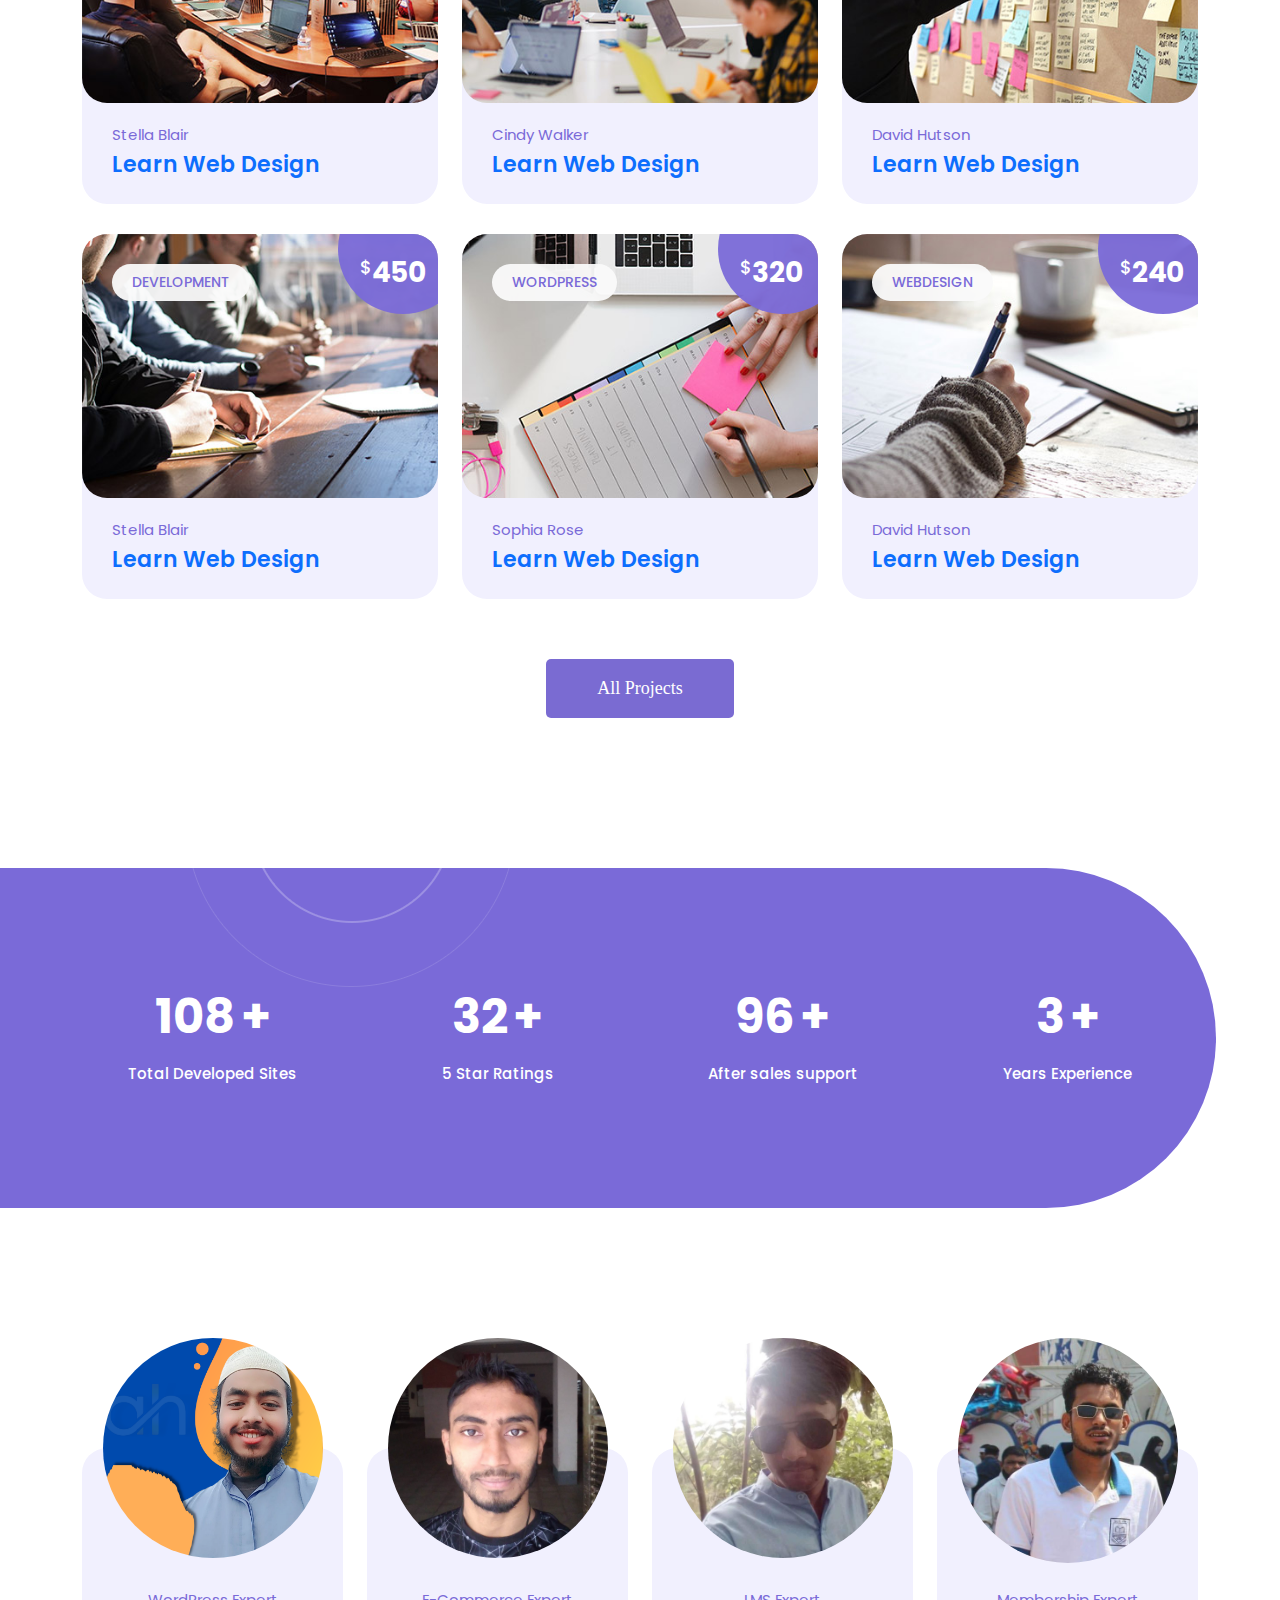
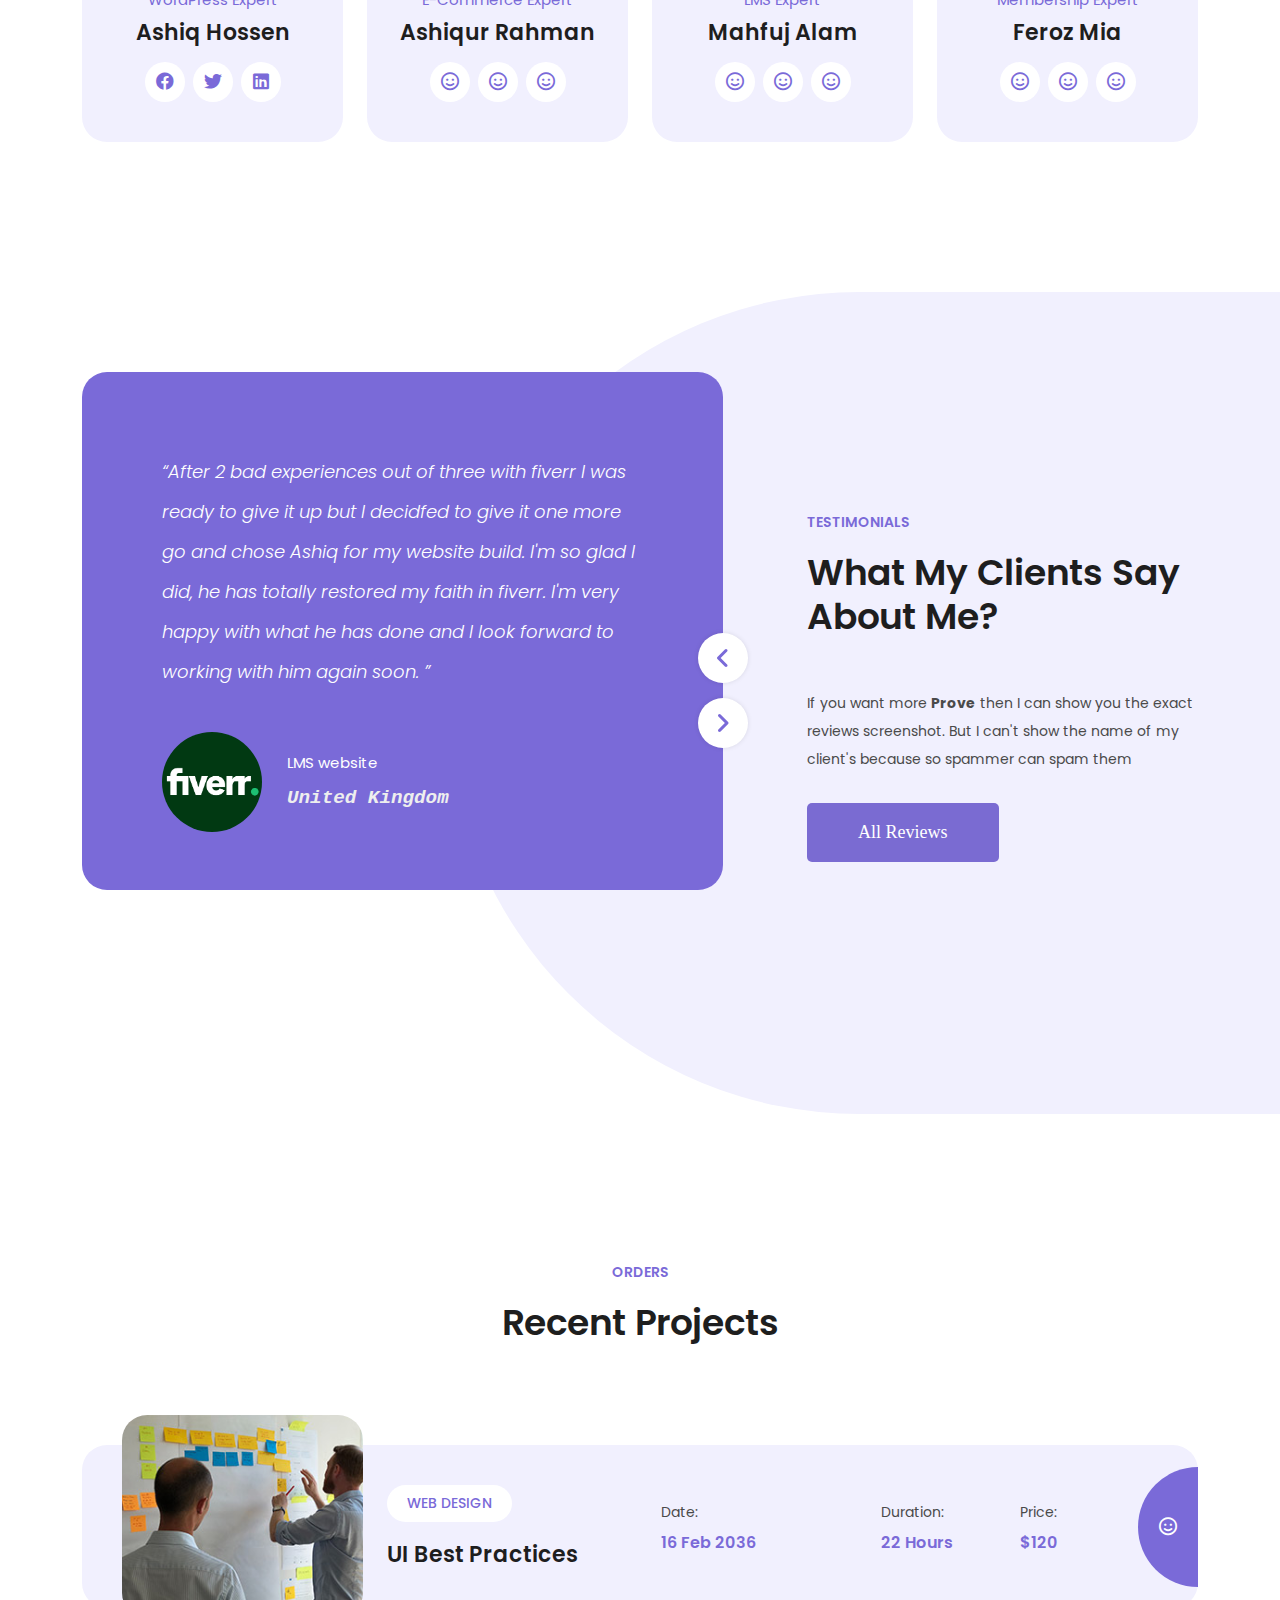
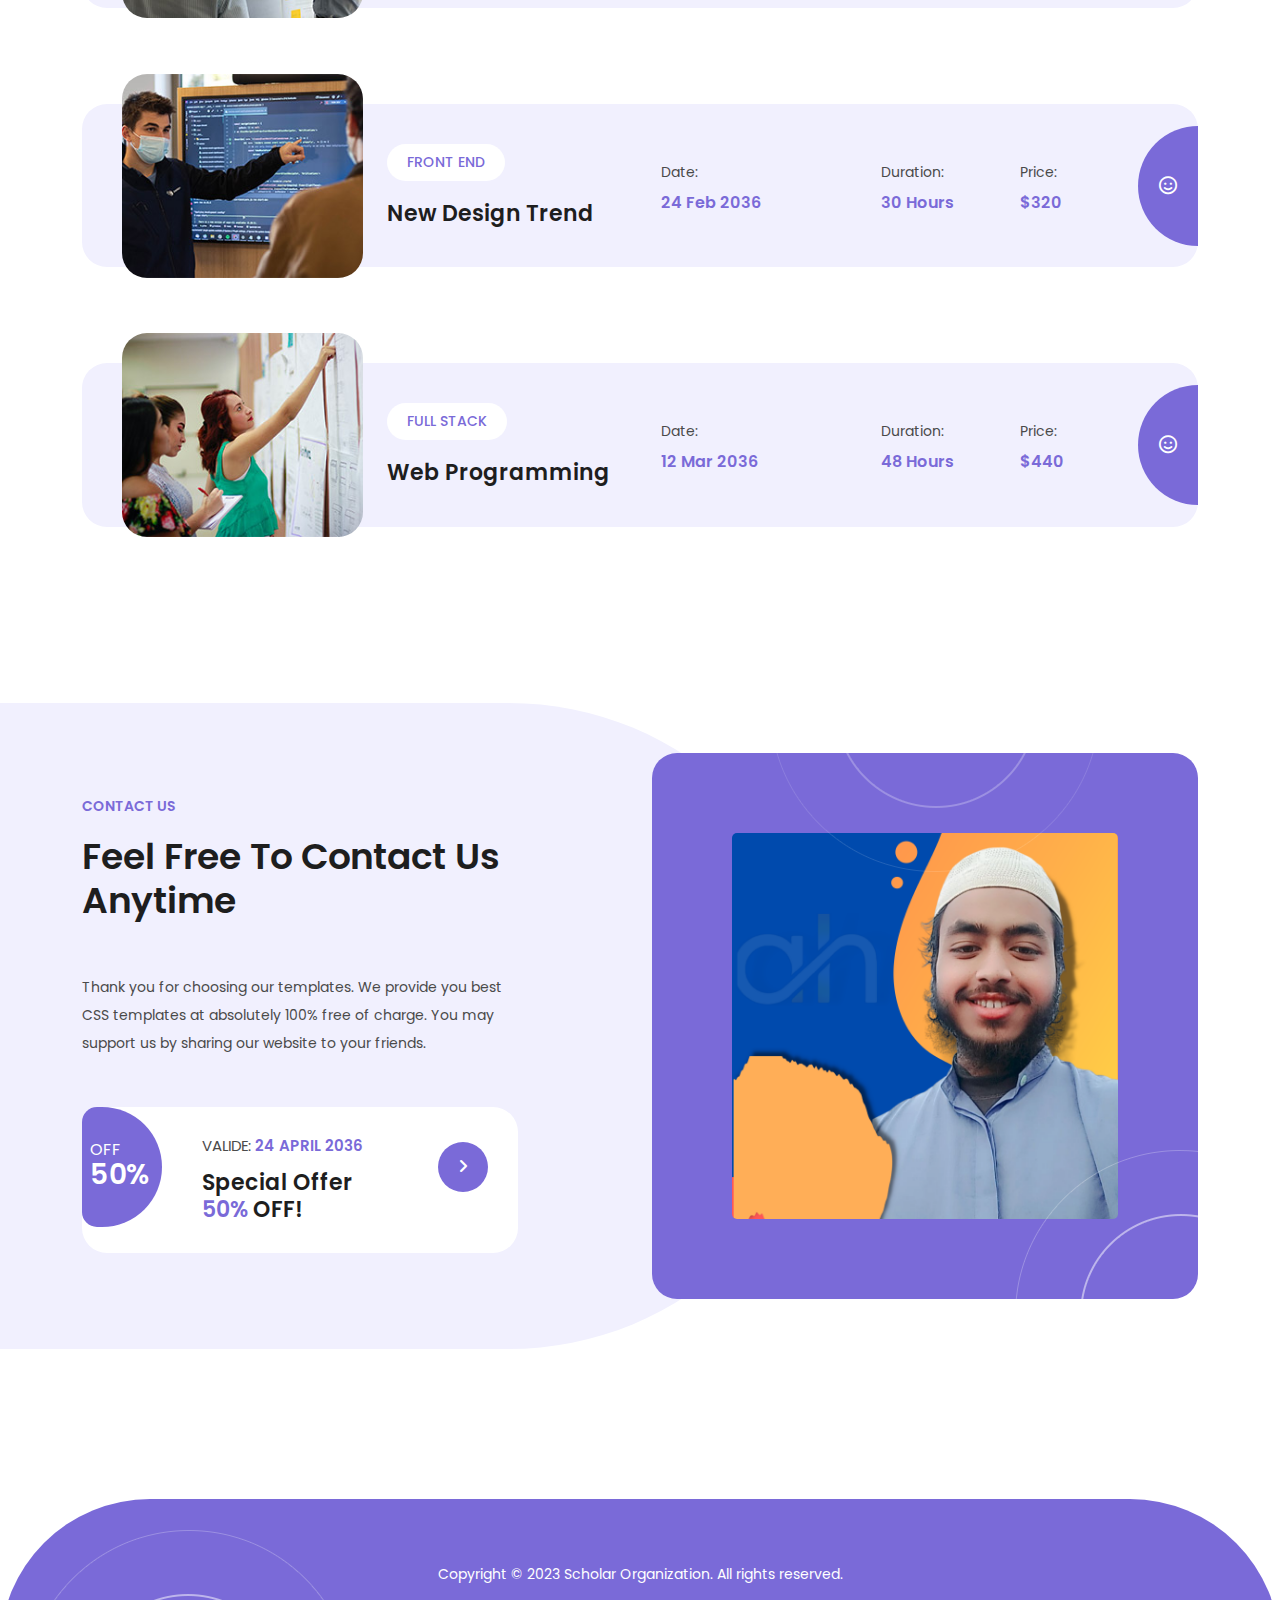
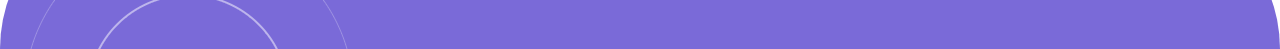
==== commit 1c5162e5: "s" ====
--- a/index.html
+++ b/index.html
@@ -1434,7 +1434,7 @@
         <div class="col-lg-6">
           <div class="contact-us-content">
 
-<img src="/assets/images/member-01.jpg" alt="">
+<img src="/assets/images/member-01.jpg" style="border-radius: 5px;" alt="">
 
 
           </div>
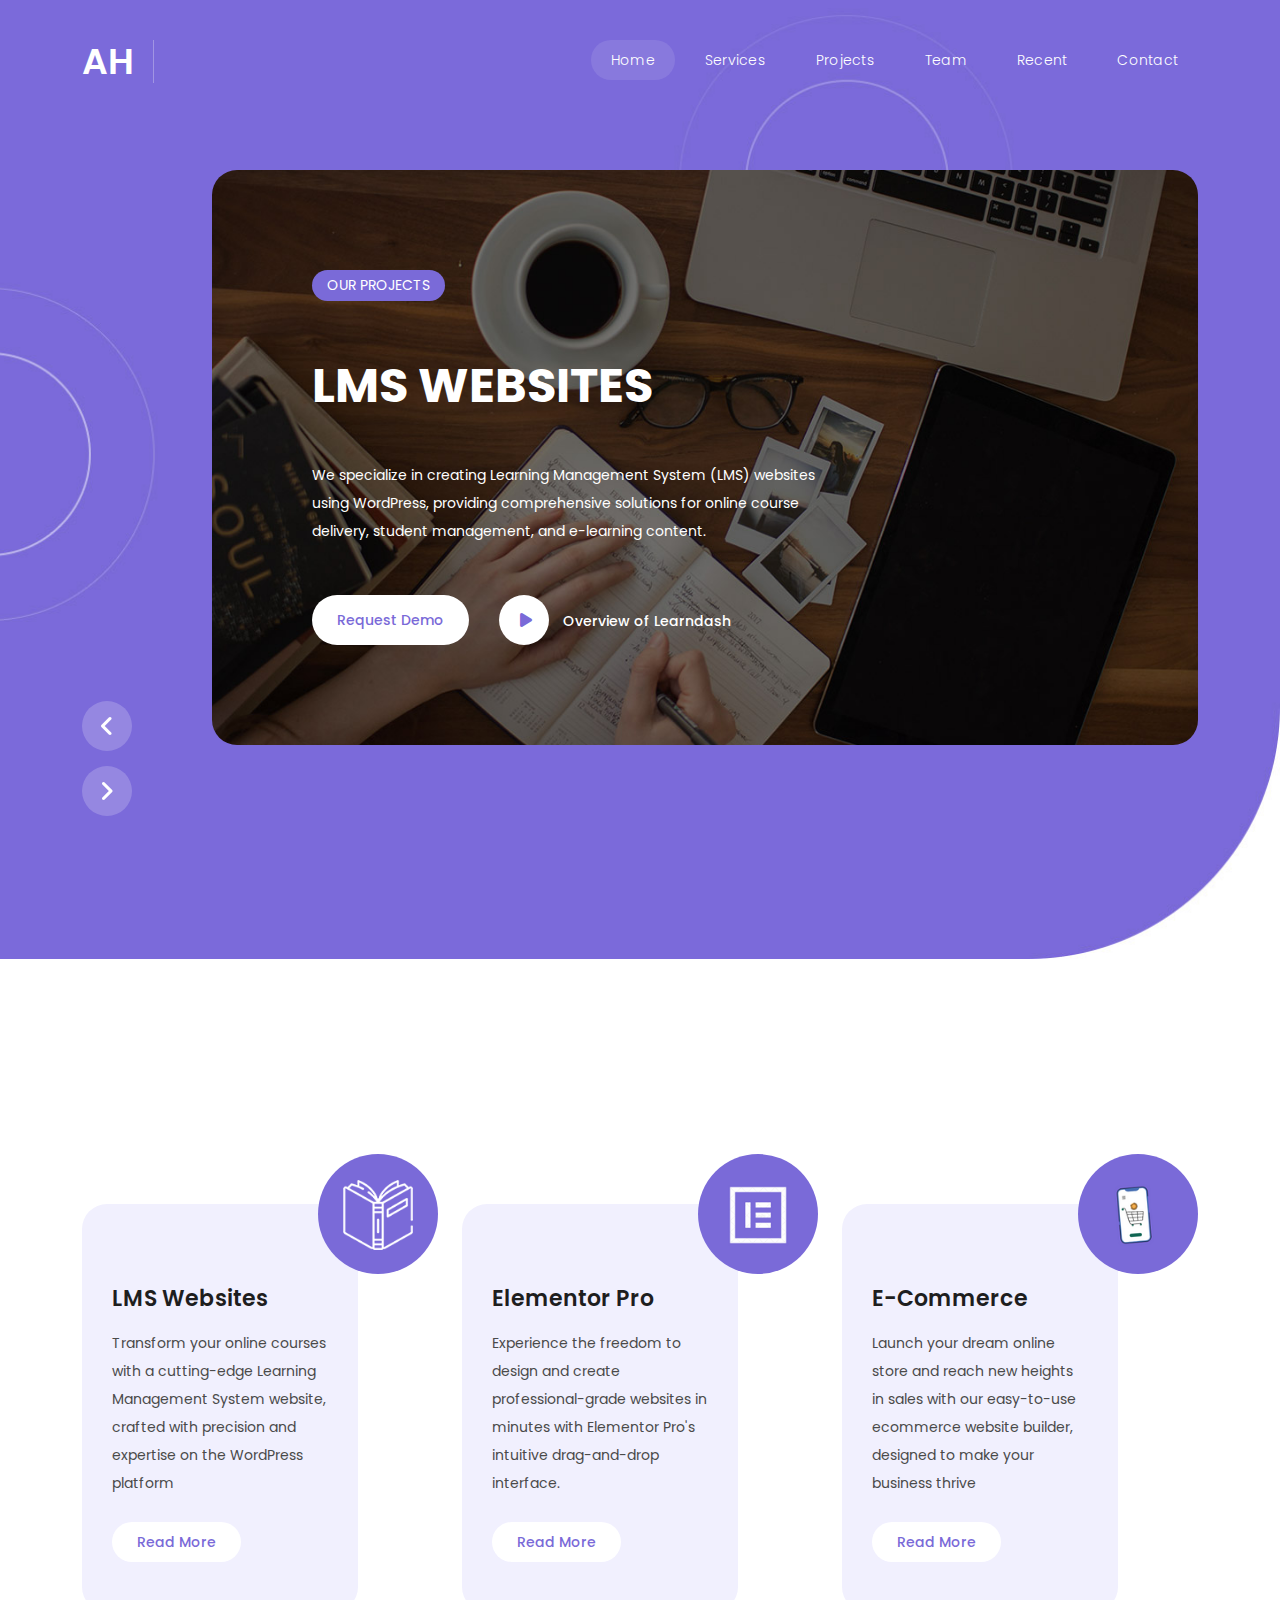
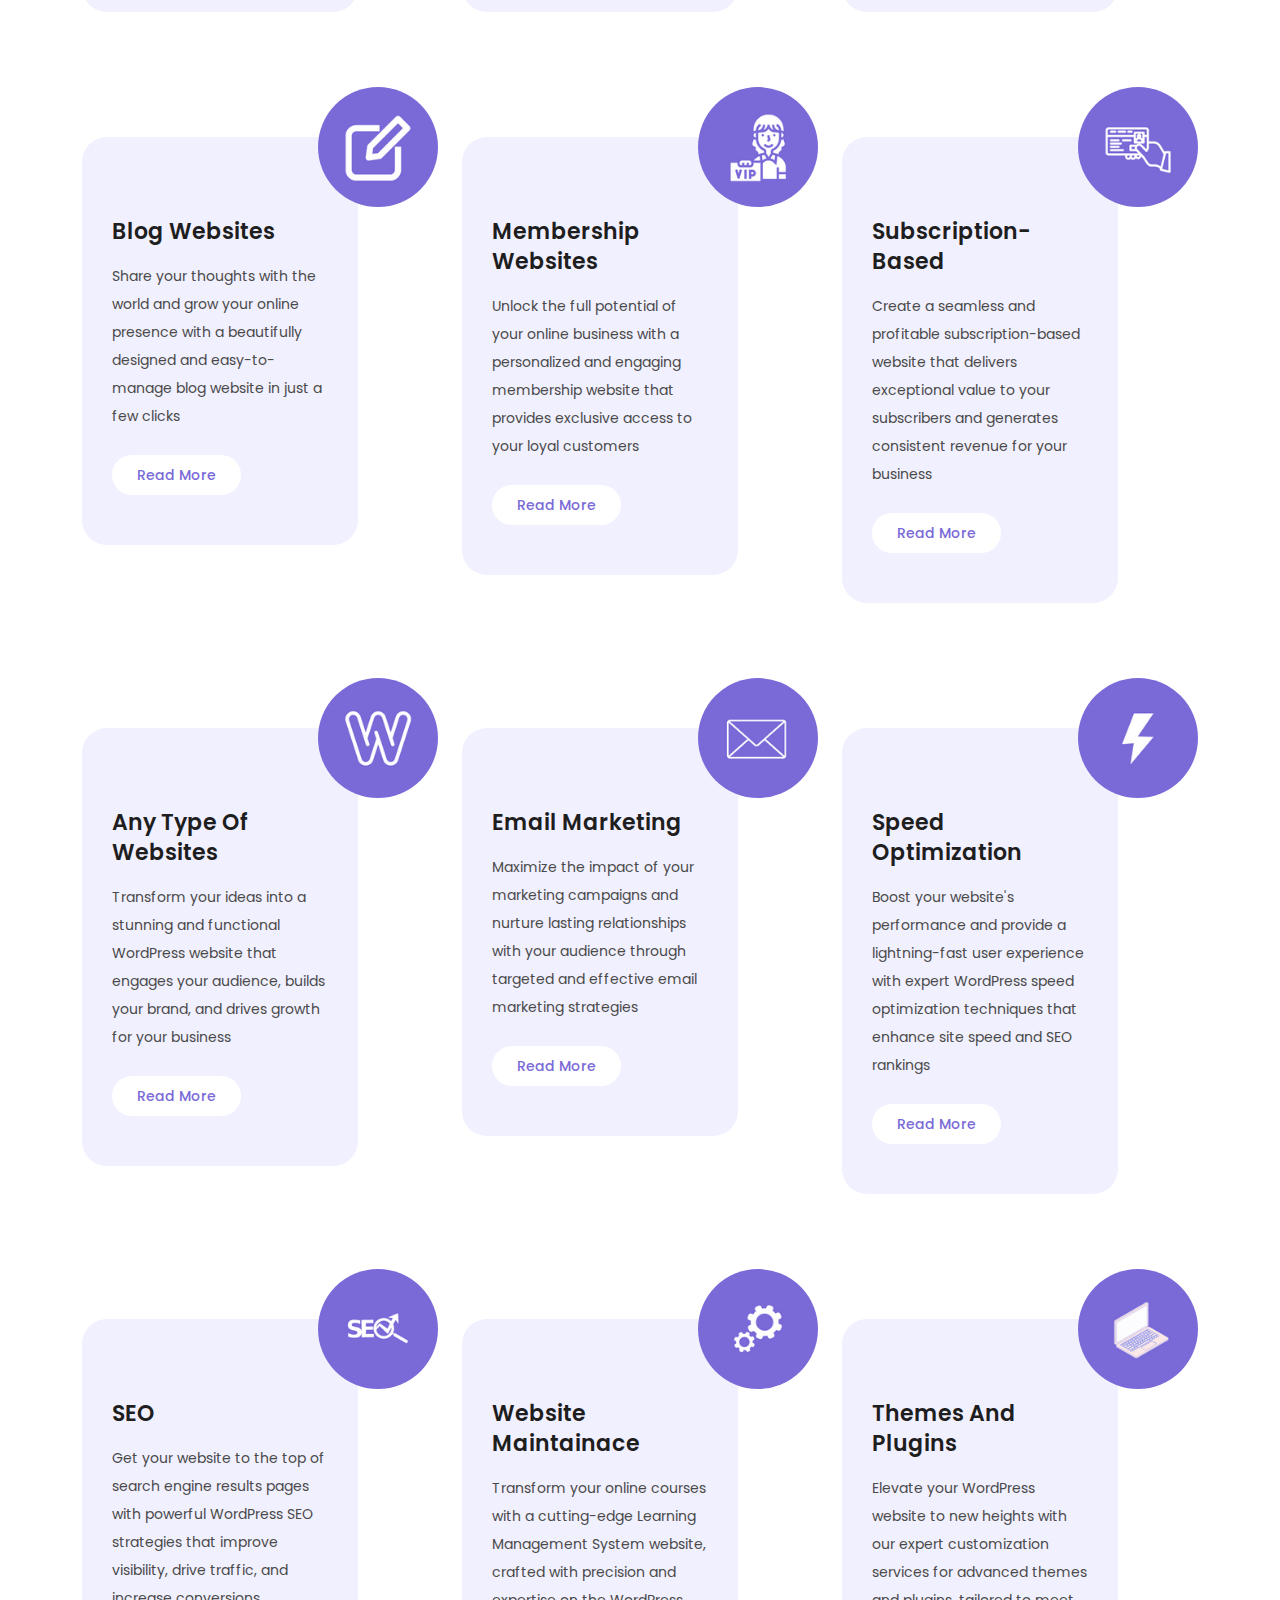
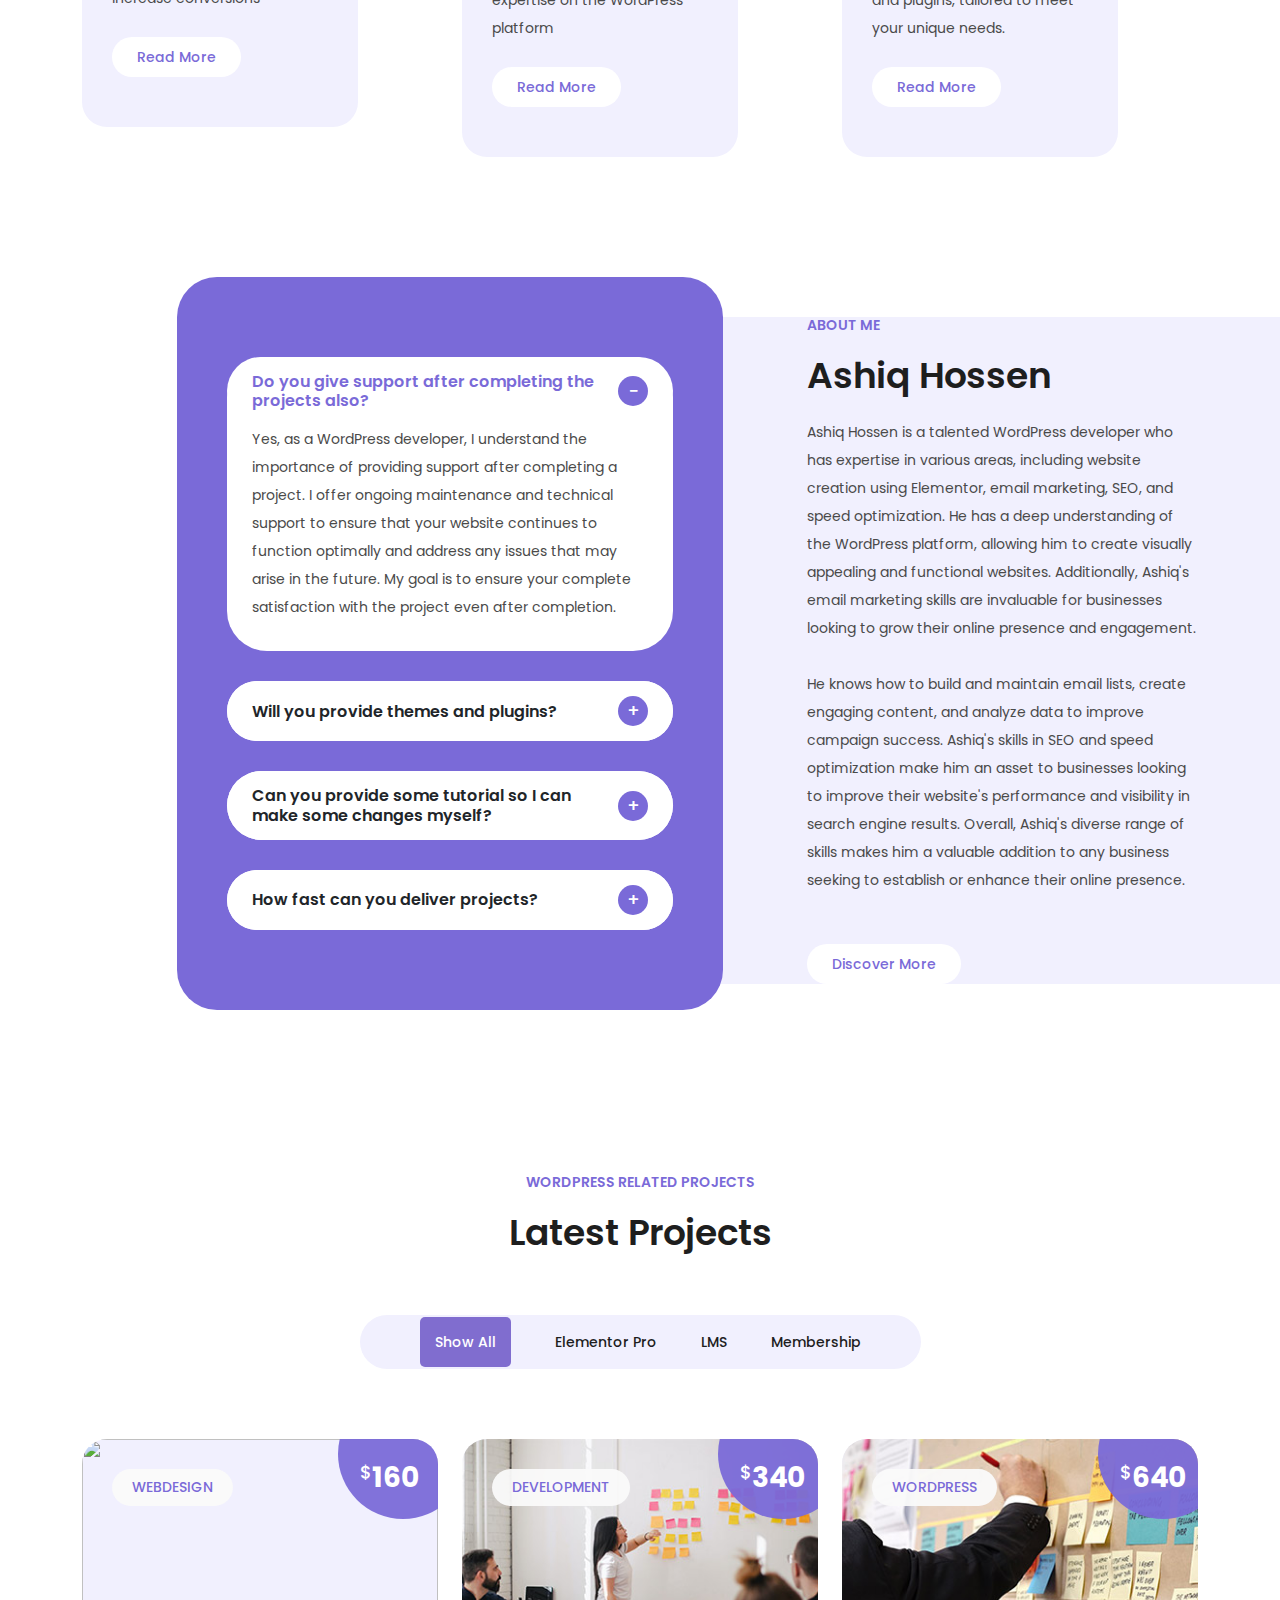
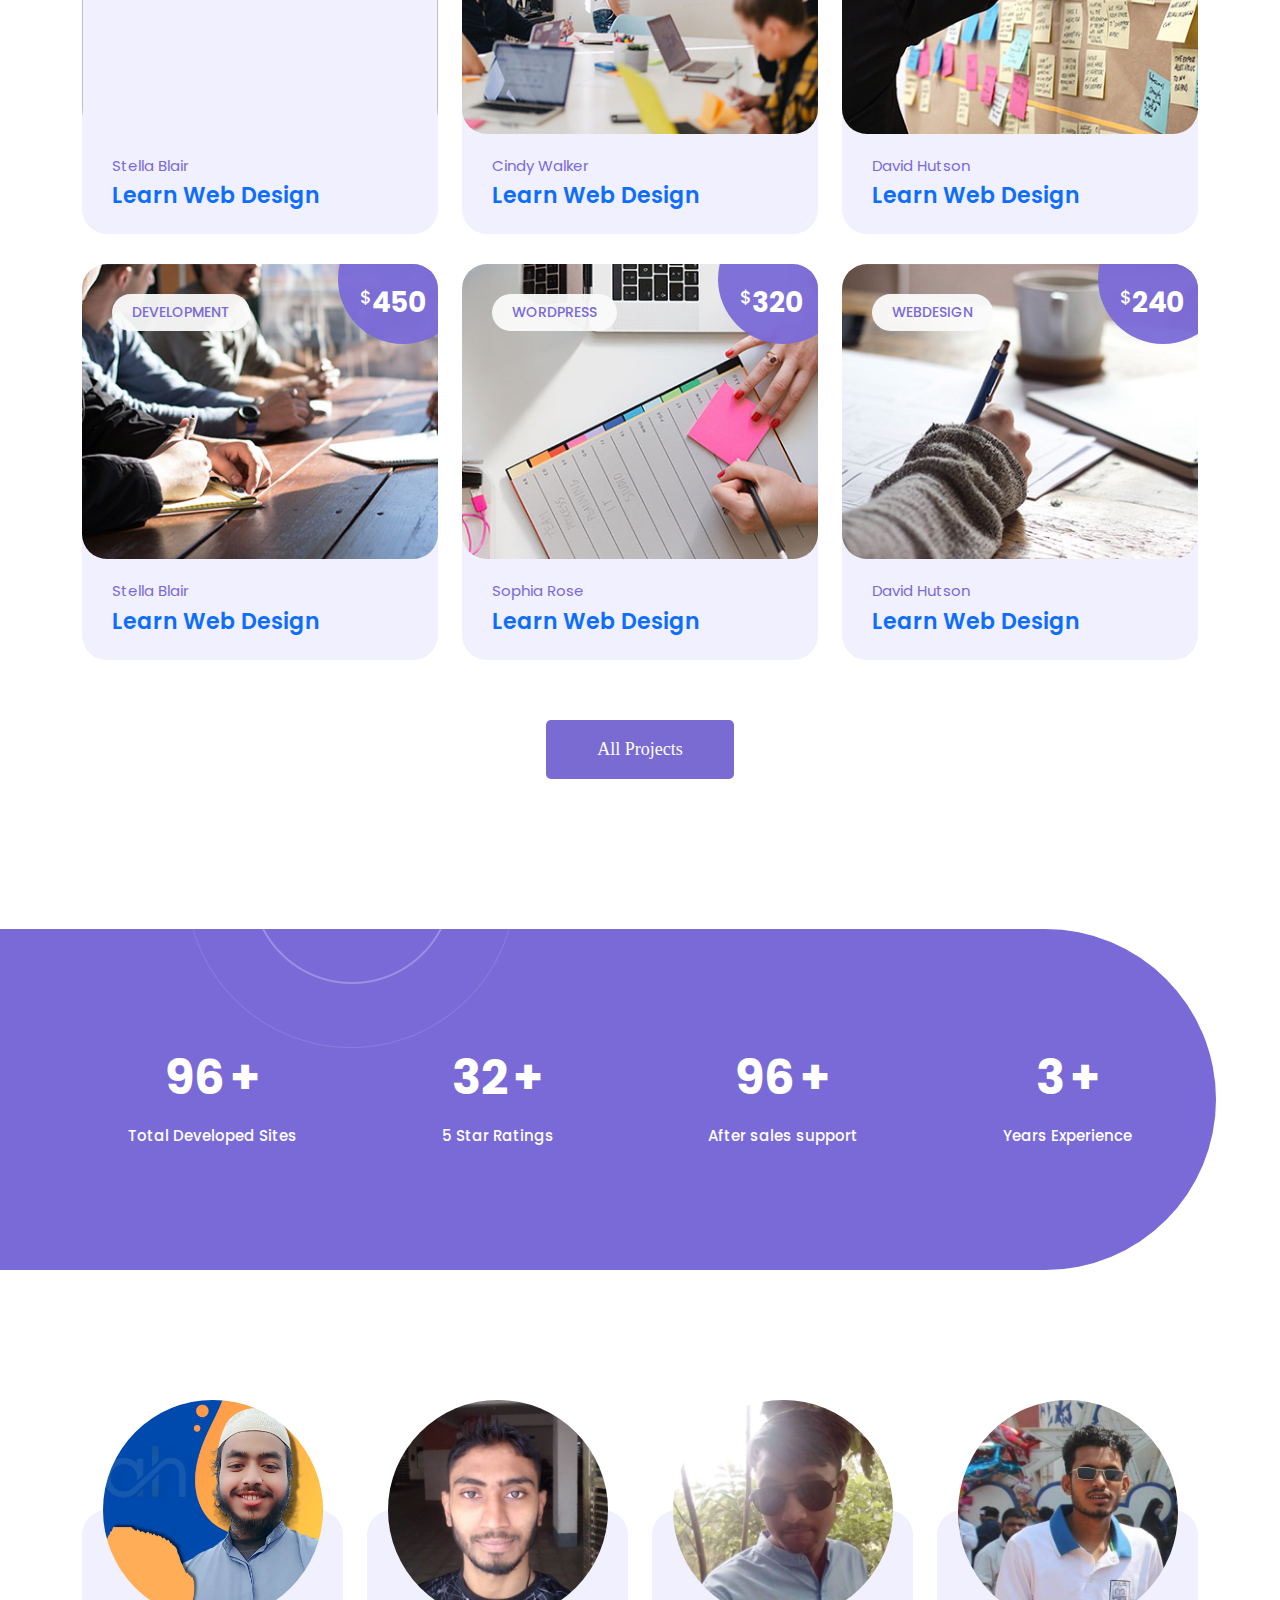
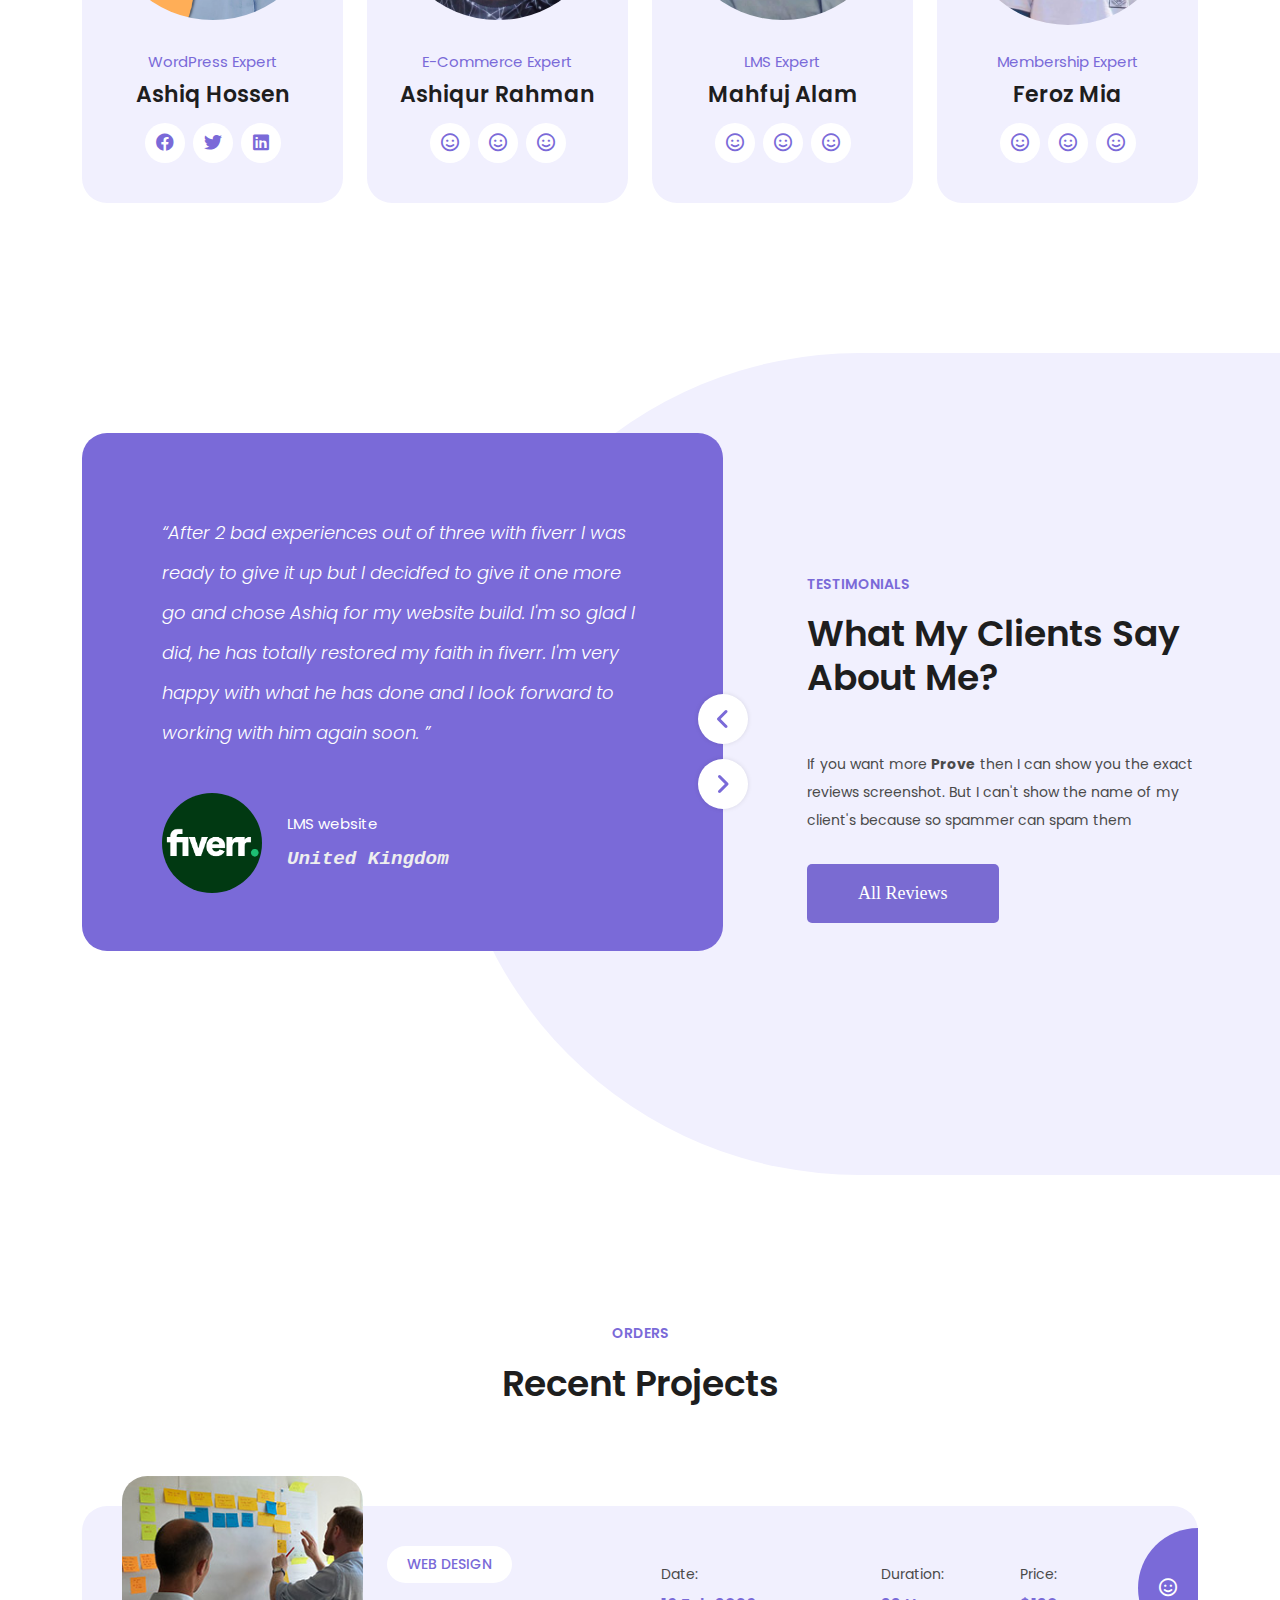
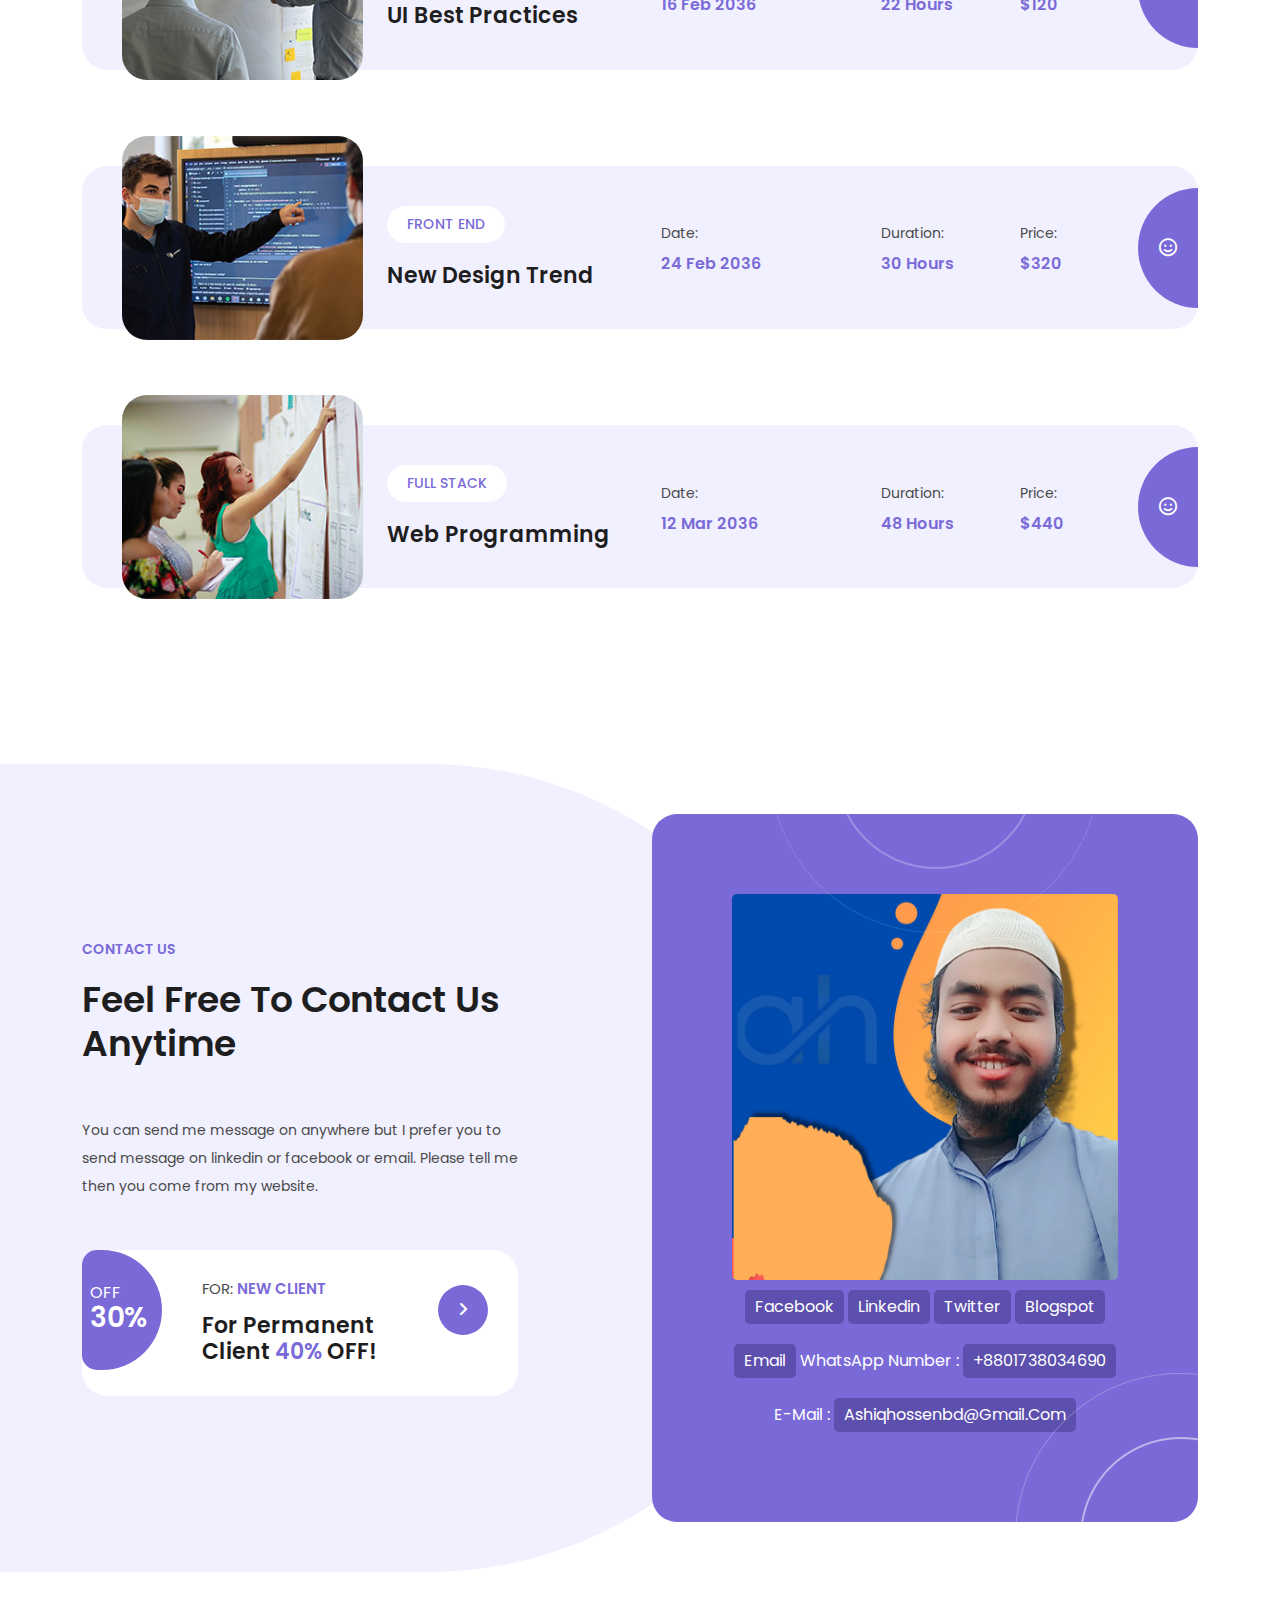
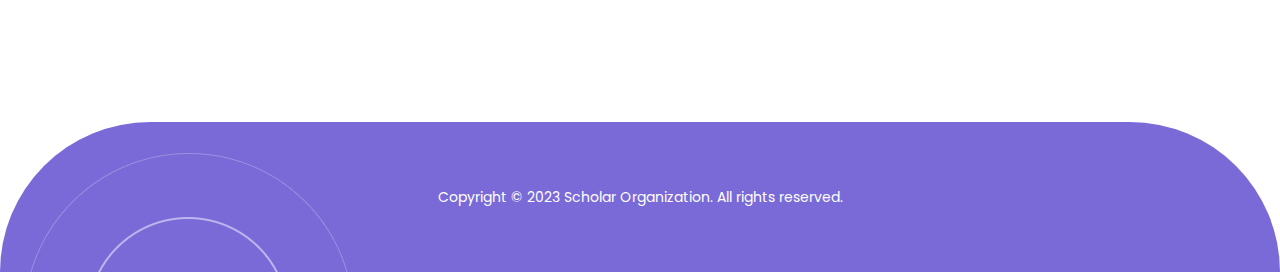
==== commit a7316c76: "s" ====
--- a/index.html
+++ b/index.html
@@ -413,7 +413,7 @@
         <div class="col-lg-4 col-md-6 align-self-center mb-30 event_outer col-md-6 elementor">
           <div class="events_item">
             <div class="thumb">
-              <a href="#"><img src="assets/images/course-01.jpg" alt=""></a>
+              <a href="#"><img src="https://dl.dropboxusercontent.com/s/ljuivqh3l2uvngd/vicrors%20to%20victims.png?dl=0" alt=""></a>
               <span class="category">Webdesign</span>
               <span class="price"><h6><em>$</em>160</h6></span>
             </div>
@@ -623,7 +623,7 @@
             <div class="item">
               <p>“Ashiq is amazing! He helped me add a unique element to my articles page. He brought his expertise to the situation after another seller suggested I buy a new domain. Ashiq was able to clean my backend and deliver the project without me spending additional funds. He is a professional and a great website consultant. I am continuing to work with him on other website elements. He is great. Definitely use him for all of your website needs.”</p>
               <div class="author">
-                <img src="assets/images/fiverr.jpg" alt="">
+                <img src="assets/images/Fiverr.jpg" alt="">
                 <span class="category">Redesign and LMS</span>
                 <h4> <i><code style="color:#eee">United States
                 </code></i> </h4>
@@ -634,7 +634,7 @@
 
                 ”</p>
               <div class="author">
-                <img src="assets/images/fiverr.jpg" alt="">
+                <img src="assets/images/Fiverr.jpg" alt="">
                 <span class="category">LMS & WooCommerce</span>
                 <h4> <i><code style="color:#eee">United Kingdom
                 </code></i> </h4>
@@ -649,7 +649,7 @@
 
                 ”</p>
               <div class="author">
-                <img src="assets/images/fiverr.jpg" alt="">
+                <img src="assets/images/Fiverr.jpg" alt="">
                 <span class="category">LMS & Template Design</span>
                 <h4> <i><code style="color:#eee">United Kingdom
                 </code></i> </h4>
@@ -666,7 +666,7 @@
 
                 ”</p>
               <div class="author">
-                <img src="assets/images/fiverr.jpg" alt="">
+                <img src="assets/images/Fiverr.jpg" alt="">
                 <span class="category">Membership & Podcasts</span>
                 <h4> <i><code style="color:#eee">Germany
                 </code></i> </h4>
@@ -684,7 +684,7 @@
 
                 ”</p>
               <div class="author">
-                <img src="assets/images/fiverr.jpg" alt="">
+                <img src="assets/images/Fiverr.jpg" alt="">
                 <span class="category">Membership & LMS</span>
                 <h4> <i><code style="color:#eee">United States
 
@@ -702,7 +702,7 @@
 
                 ”</p>
               <div class="author">
-                <img src="assets/images/fiverr.jpg" alt="">
+                <img src="assets/images/Fiverr.jpg" alt="">
                 <span class="category">LMS & Booking Features</span>
                 <h4> <i><code style="color:#eee">Albania
                 </code></i> </h4>
@@ -719,7 +719,7 @@
 
                 ”</p>
               <div class="author">
-                <img src="assets/images/fiverr.jpg" alt="">
+                <img src="assets/images/Fiverr.jpg" alt="">
                 <span class="category">Payment method & Tag manager</span>
                 <h4> <i><code style="color:#eee">United States
 
@@ -737,7 +737,7 @@
 
                 ”</p>
               <div class="author">
-                <img src="assets/images/fiverr.jpg" alt="">
+                <img src="assets/images/Fiverr.jpg" alt="">
                 <span class="category">Marketing Website</span>
                 <h4> <i><code style="color:#eee">Poland
                 </code></i> </h4>
@@ -754,7 +754,7 @@
 
                 ”</p>
               <div class="author">
-                <img src="assets/images/fiverr.jpg" alt="">
+                <img src="assets/images/Fiverr.jpg" alt="">
                 <span class="category">LMS & Template Design</span>
                 <h4> <i><code style="color:#eee">Argentina
                 </code></i> </h4>
@@ -771,7 +771,7 @@
 
                 ”</p>
               <div class="author">
-                <img src="assets/images/fiverr.jpg" alt="">
+                <img src="assets/images/Fiverr.jpg" alt="">
                 <span class="category">Courses Uploading</span>
                 <h4> <i><code style="color:#eee">United Kingdom
                 </code></i> </h4>
@@ -788,7 +788,7 @@
 
                 ”</p>
               <div class="author">
-                <img src="assets/images/fiverr.jpg" alt="">
+                <img src="assets/images/Fiverr.jpg" alt="">
                 <span class="category">LMS Website</span>
                 <h4> <i><code style="color:#eee">Singapore
                 </code></i> </h4>
@@ -805,7 +805,7 @@
 
                 ”</p>
               <div class="author">
-                <img src="assets/images/fiverr.jpg" alt="">
+                <img src="assets/images/Fiverr.jpg" alt="">
                 <span class="category">Artist Portfolio Design</span>
                 <h4> <i><code style="color:#eee">Singapore
                 </code></i> </h4>
@@ -822,7 +822,7 @@
 
                 ”</p>
               <div class="author">
-                <img src="assets/images/fiverr.jpg" alt="">
+                <img src="assets/images/Fiverr.jpg" alt="">
                 <span class="category">LMS full website</span>
                 <h4> <i><code style="color:#eee">Saudi Arabia
 
@@ -840,7 +840,7 @@
 
                 ”</p>
               <div class="author">
-                <img src="assets/images/fiverr.jpg" alt="">
+                <img src="assets/images/Fiverr.jpg" alt="">
                 <span class="category">Marketing Agency Website</span>
                 <h4> <i><code style="color:#eee">United Arab Emirates
 
@@ -859,7 +859,7 @@
 
                 ”</p>
               <div class="author">
-                <img src="assets/images/fiverr.jpg" alt="">
+                <img src="assets/images/Fiverr.jpg" alt="">
                 <span class="category">Woocommerce project</span>
                 <h4> <i><code style="color:#eee">United Arab Emirates
 
@@ -877,7 +877,7 @@
 
                 ”</p>
               <div class="author">
-                <img src="assets/images/fiverr.jpg" alt="">
+                <img src="assets/images/Fiverr.jpg" alt="">
                 <span class="category">Membership</span>
                 <h4> <i><code style="color:#eee">United States
 
@@ -896,7 +896,7 @@
 
                 ”</p>
               <div class="author">
-                <img src="assets/images/fiverr.jpg" alt="">
+                <img src="assets/images/Fiverr.jpg" alt="">
                 <span class="category">Website Creation</span>
                 <h4> <i><code style="color:#eee">Pakistan
                 </code></i> </h4>
@@ -914,7 +914,7 @@
 
                 ”</p>
               <div class="author">
-                <img src="assets/images/fiverr.jpg" alt="">
+                <img src="assets/images/Fiverr.jpg" alt="">
                 <span class="category">Website Creation (same client)</span>
                 <h4> <i><code style="color:#eee">Pakistan
                 </code></i> </h4>
@@ -932,7 +932,7 @@
 
                 ”</p>
               <div class="author">
-                <img src="assets/images/fiverr.jpg" alt="">
+                <img src="assets/images/Fiverr.jpg" alt="">
                 <span class="category">Website many tasks</span>
                 <h4> <i><code style="color:#eee">United States
 
@@ -954,7 +954,7 @@
 
                 ”</p>
               <div class="author">
-                <img src="assets/images/fiverr.jpg" alt="">
+                <img src="assets/images/Fiverr.jpg" alt="">
                 <span class="category">Redesign </span>
                 <h4> <i><code style="color:#eee">United States
 
@@ -975,7 +975,7 @@
 
                 ”</p>
               <div class="author">
-                <img src="assets/images/fiverr.jpg" alt="">
+                <img src="assets/images/Fiverr.jpg" alt="">
                 <span class="category">Custom Checkout Page Design</span>
                 <h4> <i><code style="color:#eee">Morocco
 
@@ -999,7 +999,7 @@
 
                 ”</p>
               <div class="author">
-                <img src="assets/images/fiverr.jpg" alt="">
+                <img src="assets/images/Fiverr.jpg" alt="">
                 <span class="category">Email Automations</span>
                 <h4> <i><code style="color:#eee">Poland
 
@@ -1021,7 +1021,7 @@
 
                 ”</p>
               <div class="author">
-                <img src="assets/images/fiverr.jpg" alt="">
+                <img src="assets/images/Fiverr.jpg" alt="">
                 <span class="category">Social Media Website</span>
                 <h4> <i><code style="color:#eee">Palestinian Territories
 
@@ -1044,7 +1044,7 @@
 
                 ”</p>
               <div class="author">
-                <img src="assets/images/fiverr.jpg" alt="">
+                <img src="assets/images/Fiverr.jpg" alt="">
                 <span class="category">After checkout Redirection</span>
                 <h4> <i><code style="color:#eee">United States
 
@@ -1069,7 +1069,7 @@
 
                 ”</p>
               <div class="author">
-                <img src="assets/images/fiverr.jpg" alt="">
+                <img src="assets/images/Fiverr.jpg" alt="">
                 <span class="category">Landing page design</span>
                 <h4> <i><code style="color:#eee">United States
 
@@ -1093,7 +1093,7 @@
 
                 ”</p>
               <div class="author">
-                <img src="assets/images/fiverr.jpg" alt="">
+                <img src="assets/images/Fiverr.jpg" alt="">
                 <span class="category">Website developing</span>
                 <h4> <i><code style="color:#eee">United Kingdom
 
@@ -1119,7 +1119,7 @@
 
                 ”</p>
               <div class="author">
-                <img src="assets/images/fiverr.jpg" alt="">
+                <img src="assets/images/Fiverr.jpg" alt="">
                 <span class="category">Course Uploading with Payment method</span>
                 <h4> <i><code style="color:#eee">United Kingdom
 
@@ -1144,7 +1144,7 @@
 
                 ”</p>
               <div class="author">
-                <img src="assets/images/fiverr.jpg" alt="">
+                <img src="assets/images/Fiverr.jpg" alt="">
                 <span class="category">Dynamic Category Design</span>
                 <h4> <i><code style="color:#eee">Bahrain
 
@@ -1166,7 +1166,7 @@
 
                 ”</p>
               <div class="author">
-                <img src="assets/images/fiverr.jpg" alt="">
+                <img src="assets/images/Fiverr.jpg" alt="">
                 <span class="category">Book Library</span>
                 <h4> <i><code style="color:#eee">Palestinian Territories
 
@@ -1190,7 +1190,7 @@
 
                 ”</p>
               <div class="author">
-                <img src="assets/images/fiverr.jpg" alt="">
+                <img src="assets/images/Fiverr.jpg" alt="">
                 <span class="category">Redesign</span>
                 <h4> <i><code style="color:#eee">United Kingdom
 
@@ -1212,7 +1212,7 @@
 
                 ”</p>
               <div class="author">
-                <img src="assets/images/fiverr.jpg" alt="">
+                <img src="assets/images/Fiverr.jpg" alt="">
                 <span class="category">Memberpress</span>
                 <h4> <i><code style="color:#eee">United States
 
@@ -1234,7 +1234,7 @@
 
                 ”</p>
               <div class="author">
-                <img src="assets/images/fiverr.jpg" alt="">
+                <img src="assets/images/Fiverr.jpg" alt="">
                 <span class="category">Online schools</span>
                 <h4> <i><code style="color:#eee">United States
 
@@ -1257,7 +1257,7 @@
 
                 ”</p>
               <div class="author">
-                <img src="assets/images/fiverr.jpg" alt="">
+                <img src="assets/images/Fiverr.jpg" alt="">
                 <span class="category">PlayStore Clonning</span>
                 <h4> <i><code style="color:#eee">India
 
@@ -1280,7 +1280,7 @@
 
                 ”</p>
               <div class="author">
-                <img src="assets/images/fiverr.jpg" alt="">
+                <img src="assets/images/Fiverr.jpg" alt="">
                 <span class="category">Landing Page Design</span>
                 <h4> <i><code style="color:#eee">Singapore
 
@@ -1422,11 +1422,11 @@
           <div class="section-heading">
             <h6>Contact Us</h6>
             <h2>Feel free to contact us anytime</h2>
-            <p>Thank you for choosing our templates. We provide you best CSS templates at absolutely 100% free of charge. You may support us by sharing our website to your friends.</p>
+            <p>You can send me message on anywhere but I prefer you to send message on linkedin or facebook or email. Please tell me then you come from my website.</p>
             <div class="special-offer">
-              <span class="offer">off<br><em>50%</em></span>
-              <h6>Valide: <em>24 April 2036</em></h6>
-              <h4>Special Offer <em>50%</em> OFF!</h4>
+              <span class="offer">off<br><em>30%</em></span>
+              <h6>For: <em>New Client</em></h6>
+              <h4>For Permanent Client  <em>40%</em> OFF!</h4>
               <a href="#"><i class="fa fa-angle-right"></i></a>
             </div>
           </div>
@@ -1435,6 +1435,16 @@
           <div class="contact-us-content">
 
 <img src="/assets/images/member-01.jpg" style="border-radius: 5px;" alt="">
+
+<ul class="social-media-footer">
+  <li><a href="#">facebook</a></li>
+  <li><a href="#">Linkedin</a></li>
+  <li><a href="#">twitter</a></li>
+  <li><a href="#">Blogspot</a></li>
+  <li><a href="#">Email</a></li>
+  <li>WhatsApp Number : <a href="#">+8801738034690</a></li>
+  <li>E-mail : <a href="#">ashiqhossenbd@gmail.com</a></li>
+</ul>
 
 
           </div>
--- a/assets/css/templatemo-scholar.css
+++ b/assets/css/templatemo-scholar.css
@@ -990,11 +990,32 @@
 .event_filter li a:hover {
   color: #7a6ad8;
 }
+.events_item {
+    transition: 0.3s;
+}
+
+.events_item:hover {
+  box-shadow: 0px 5px 300px 50px #806dcf;
+  transition: 0.3s;
+  z-index: 888;
+}
 
 .events_item .thumb {
   position: relative;
   border-radius: 25px;
   overflow: hidden;
+}
+.events_item .thumb img{
+  height: 300px !important;
+  object-fit: cover;
+  object-position: top;
+  transition: 3s;
+}
+.events_item:hover img{
+  height: 300px !important;
+  object-fit: cover;
+  object-position: bottom;
+  transition: 3s;
 }
 
 .events_item .thumb img {
@@ -1999,4 +2020,30 @@
   font-style: italic;
   font-weight: 300;
   margin-bottom: 40px;
+}
+.social-media-footer {
+  list-style: none;
+  text-decoration: none;
+  text-transform: capitalize;
+  text-align: center;
+}
+.social-media-footer li{
+  display: inline-block;
+  color: #fff;
+}
+.social-media-footer li a{
+  text-decoration: none;
+  text-transform: capitalize;
+  color: #fff;
+  padding: 5px 10px;
+  border-radius: 5px;
+  background-color: #5d4fad;
+  display: inline-block;
+  margin: 10px 0;
+}
+a.is_active {
+  background: #806dcf;
+  color: #Fff !important;
+  padding: 15px;
+  border-radius: 5px;
 }